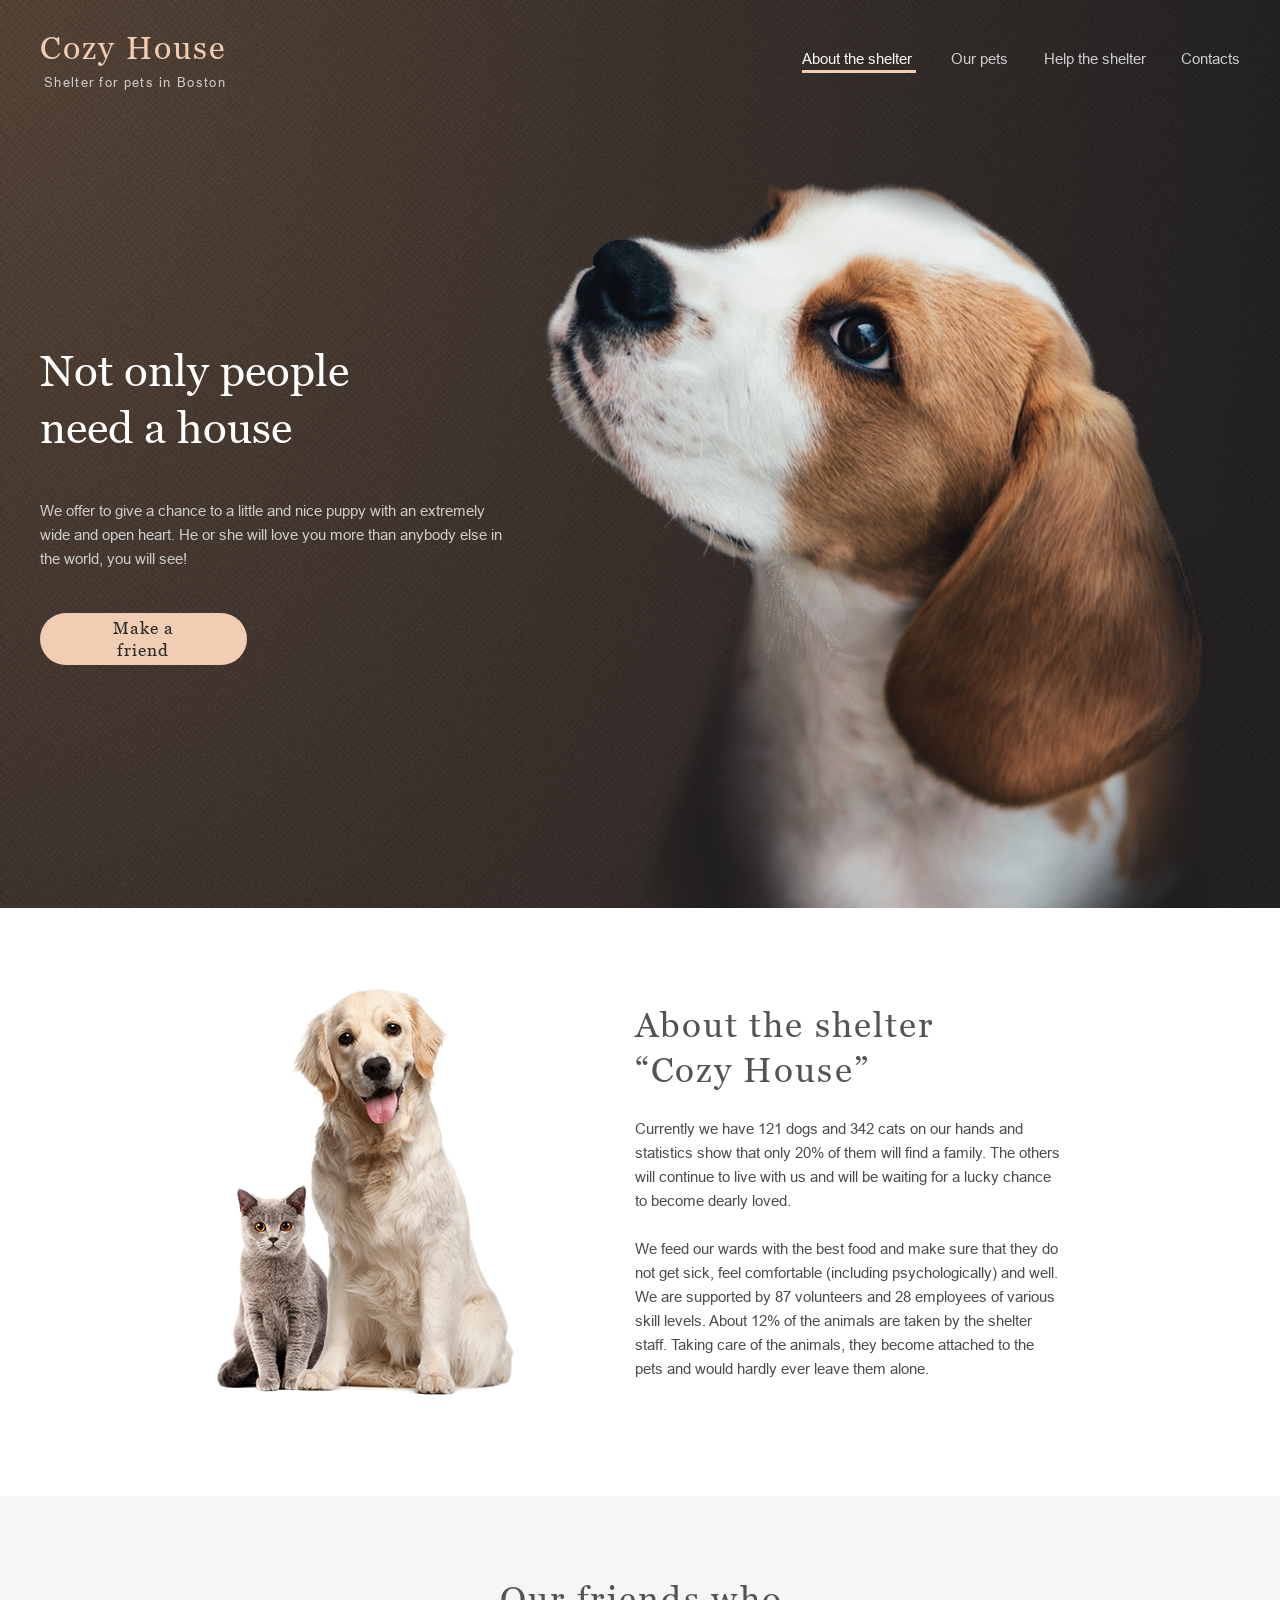
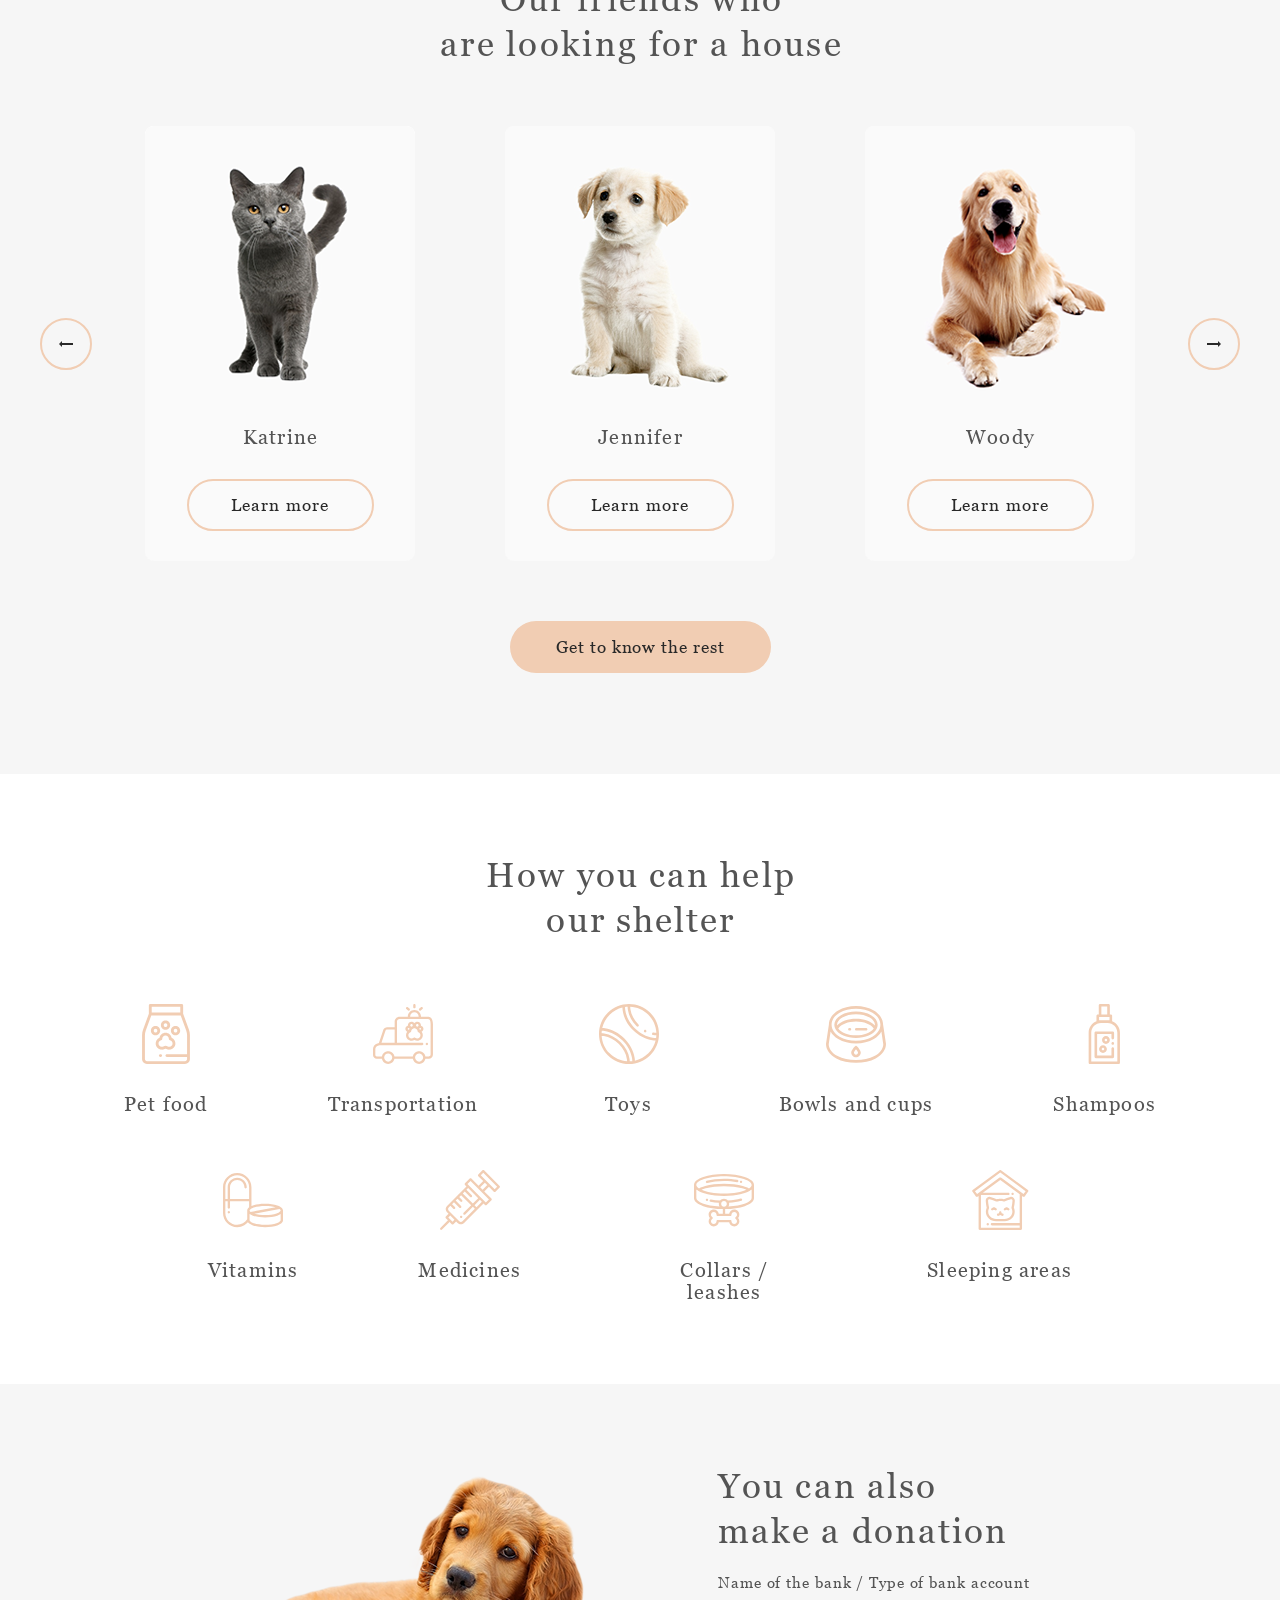
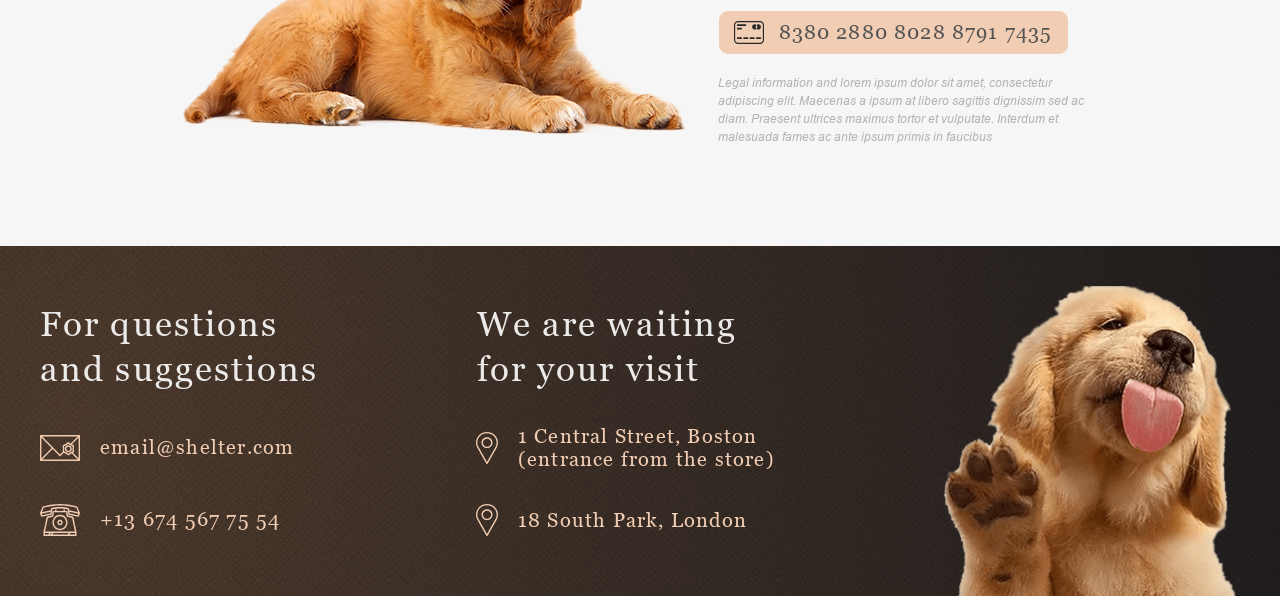
==== shelter/index.html @ 25d7f483 "docs: add adaptive.css, fix: about section" ====
<!DOCTYPE html>
<html lang="en">

<head>
    <meta charset="UTF-8">
    <meta name="viewport" content="width=device-width, initial-scale=1.0">
    <title>Shelter</title>
    <link href="./fonts/fonts.css" rel="stylesheet">
    <link rel="stylesheet" href="./style.css" class="stylesheet">
    <link rel="stylesheet" href="./adaptive-style.css" class="stylesheet">
    <link rel="icon" href="./img/favicon-32x32.png">
    <script src="index.js"></script>
</head>

<body>
    <div class="container">
        <div class="home">
            <header class="header">
                <div class="header__content">
                    <nav class="menu">
                        <div class="logo">
                            <a href="#" class="logo__link">
                                <h1 class="logo__title">Cozy House</h1>
                                <h4 class="logo__subtitle">Shelter for pets in Boston</h4>
                            </a>
                        </div>
                        <ul class="menu__list">
                            <li class="menu__item--border">About the shelter</li>
                            <li class="menu__item"><a href="./pets.html" class="menu__item-link">Our pets</a></li>
                            <li class="menu__item"><a href="#help" class="menu__item-link">Help the shelter</a></li>
                            <li class="menu__item"><a href="#footer" class="menu__item-link">Contacts</a></li>
                        </ul>
                        <span class="burger">
                            <span class="burger__line"></span>
                        </span>
                    </nav>
                </div>
            </header>
            <section class="not-only">
                <div class="not-only__container">
                    <div class="not-only__content">
                        <h2 class="not-only__title">Not only people need a house</h2>
                        <p class="not-only__text">We offer to give a chance to a little and nice puppy with an
                            extremely
                            wide and open
                            heart.
                            He
                            or she
                            will
                            love you more than anybody else in the world, you will see!</p>
                        <button onclick="location.href='#pets'" class="not-only__btn btn__text">
                            Make a friend
                        </button>
                    </div>
                    <img src="./img/start-screen-puppy.png" alt="puppy" class="start-puppy">
                </div>
            </section>
        </div>
        <main>
            <section class="about">
                <div class="about__content">
                    <img src="./img/about-pets.png" alt="pets" class="about__pets">
                    <div class="about__text">
                        <h2 class="about__title">About the shelter “Cozy House”</h2>
                        <p class="about__subtitle">Currently we have 121 dogs and 342 cats on our hands and statistics
                            show
                            that
                            only 20% of
                            them
                            will find
                            a family. The others will continue to live with us and will be waiting for a lucky chance to
                            become
                            dearly loved.</p>
                        <p class="about__subtitle2">We feed our wards with the best food and make sure that they do not
                            get
                            sick,
                            feel
                            comfortable
                            (including psychologically) and well. We are supported by 87 volunteers and 28 employees of
                            various
                            skill levels. About 12% of the animals are taken by the shelter staff. Taking care of the
                            animals,
                            they
                            become attached to the pets and would hardly ever leave them alone.</p>
                    </div>
                </div>
            </section>
            <section class="pets" id="pets">
                <h2 class="pets__title">Our friends who <br>are looking for a house</h2>
                <ul class="pets__slider">
                    <li>
                        <button class="slider__btn slider__btn--left">
                            <img src="./img/pets/arrow-left.png" alt="left arrow">
                        </button>
                    </li>
                    <li class="slider__card">
                        <img src="./img/pets-katrine.png" alt="katrine">
                        <h3 class="slider__card-title">Katrine</h3>
                        <button class="card__btn">Learn more</button>
                    </li>
                    <li class="slider__card">
                        <img src="./img/pets-jennifer.png" alt="jennifer">
                        <h3 class="slider__card-title">Jennifer</h3>
                        <button class="card__btn">Learn more</button>
                    </li>
                    <li class="slider__card">
                        <img src="./img/pets-woody.png" alt="woody">
                        <h3 class="slider__card-title">Woody</h3>
                        <button class="card__btn">Learn more</button>
                    </li>
                    <li>
                        <button class="slider__btn slider__btn--right">
                            <img src="./img/pets/arrow-right.png" alt="right arrow">
                        </button>
                    </li>
                </ul>
                <button onclick="location.href='./pets.html'" class="pets__btn pets__btn-text">
                    Get to know the rest</button>
            </section>
            <section class="help" id="help">
                <h2 class="help__title">How you can help <br>our shelter</h2>
                <ul class="help__list">
                    <li class="help__list-item">
                        <a href="#!" class="help__list-link">
                            <svg class="help__list-icon" width="60.000000" height="60.000000" viewBox="0 0 60 60"
                                fill="none" xmlns="http://www.w3.org/2000/svg"
                                xmlns:xlink="http://www.w3.org/1999/xlink">
                                <g clip-path="url(#clip151_165)">
                                    <path class="help__icon"
                                        d="M52.89 25.49L47.14 9.74L47.14 1.42C47.14 0.63 46.5 0 45.71 0L14.28 0C13.49 0 12.85 0.63 12.85 1.42L12.85 9.74L7.1 25.49C6.41 27.36 6.07 29.33 6.07 31.32L6.07 55.07C6.07 57.79 8.28 60 10.99 60L49 60C51.71 60 53.92 57.79 53.92 55.07L53.92 31.32C53.92 29.32 53.58 27.36 52.89 25.49ZM15.71 2.85L44.28 2.85L44.28 8.57L15.71 8.57L15.71 2.85ZM51.07 50.13L30.9 50.13C30.11 50.13 29.47 50.77 29.47 51.56C29.47 52.34 30.11 52.98 30.9 52.98L51.07 52.98L51.07 55.07C51.07 56.21 50.14 57.14 49 57.14L10.99 57.14C9.85 57.14 8.92 56.21 8.92 55.07L8.92 31.32C8.92 29.66 9.21 28.03 9.78 26.47L15.28 11.42L44.71 11.42L50.21 26.47C50.78 28.03 51.07 29.66 51.07 31.32L51.07 50.13ZM29.55 25.77C32.11 25.77 34.19 23.69 34.19 21.13C34.19 18.57 32.11 16.48 29.55 16.48C26.99 16.48 24.9 18.57 24.9 21.13C24.9 23.69 26.99 25.77 29.55 25.77ZM29.55 19.34C30.53 19.34 31.33 20.14 31.33 21.13C31.33 22.11 30.53 22.91 29.55 22.91C28.56 22.91 27.76 22.11 27.76 21.13C27.76 20.14 28.56 19.34 29.55 19.34ZM39.55 22.01C36.99 22.01 34.9 24.09 34.9 26.65C34.9 29.21 36.99 31.29 39.55 31.29C42.11 31.29 44.19 29.21 44.19 26.65C44.19 24.09 42.11 22.01 39.55 22.01ZM19.55 22.01C22.11 22.01 24.19 24.09 24.19 26.65C24.19 29.21 22.11 31.29 19.55 31.29C16.99 31.29 14.9 29.21 14.9 26.65C14.9 24.09 16.99 22.01 19.55 22.01ZM39.55 28.44C38.56 28.44 37.76 27.64 37.76 26.65C37.76 25.67 38.56 24.87 39.55 24.87C40.53 24.87 41.33 25.67 41.33 26.65C41.33 27.64 40.53 28.44 39.55 28.44ZM17.76 26.65C17.76 27.64 18.56 28.44 19.55 28.44C20.53 28.44 21.33 27.64 21.33 26.65C21.33 25.67 20.53 24.87 19.55 24.87C18.56 24.87 17.76 25.67 17.76 26.65ZM29.55 28.63C32.6 28.63 35.15 30.87 35.61 33.8C38.03 34.79 39.61 37.27 39.41 39.96C39.18 42.96 36.75 45.39 33.75 45.61C33.59 45.62 33.44 45.63 33.28 45.63C32.29 45.63 31.3 45.39 30.42 44.92C29.86 44.63 29.23 44.63 28.67 44.92C27.65 45.46 26.5 45.7 25.34 45.61C22.35 45.39 19.91 42.96 19.68 39.96C19.48 37.27 21.06 34.79 23.48 33.8C23.95 30.87 26.49 28.63 29.55 28.63ZM33.54 42.76C35.14 42.64 36.44 41.35 36.56 39.74C36.68 38.1 35.57 36.61 33.96 36.27C33.64 36.2 33.35 36.02 33.14 35.76C32.93 35.5 32.82 35.18 32.83 34.84L32.83 34.76C32.83 32.96 31.36 31.48 29.55 31.48C27.73 31.48 26.26 32.96 26.26 34.77L26.26 34.84C26.27 35.17 26.16 35.5 25.95 35.76C25.75 36.02 25.45 36.2 25.13 36.27C23.52 36.61 22.41 38.1 22.53 39.74C22.66 41.35 23.95 42.64 25.56 42.76C26.18 42.81 26.79 42.68 27.34 42.39C28.02 42.03 28.78 41.85 29.55 41.85C30.32 41.85 31.07 42.03 31.75 42.39C32.3 42.68 32.91 42.81 33.54 42.76ZM24.34 50.13L24.69 50.13C25.48 50.13 26.12 50.77 26.12 51.56C26.12 52.34 25.48 52.98 24.69 52.98L24.34 52.98C23.55 52.98 22.91 52.34 22.91 51.56C22.91 50.77 23.55 50.13 24.34 50.13Z"
                                        fill="#F1CDB3" fill-opacity="1.000000" fill-rule="evenodd" />
                                </g>
                            </svg>
                            <p class="help__list-text">Pet food</p>
                        </a>
                    </li>
                    <li class="help__list-item">
                        <a href="#!" class="help__list-link">
                            <svg class="help__list-icon" width="60.023499" height="60.000000" viewBox="0 0 60.0235 60"
                                fill="none" xmlns="http://www.w3.org/2000/svg"
                                xmlns:xlink="http://www.w3.org/1999/xlink">
                                <path class="help__icon"
                                    d="M40.24 1.17C40.24 0.52 40.76 0 41.41 0C42.06 0 42.58 0.52 42.58 1.17L42.58 3.13C42.58 3.78 42.06 4.3 41.41 4.3C40.76 4.3 40.24 3.78 40.24 3.13L40.24 1.17ZM47.98 3.27C48.49 2.87 49.23 2.96 49.63 3.47C50.03 3.97 49.94 4.71 49.43 5.11L47.8 6.39C47.59 6.56 47.34 6.65 47.07 6.65C46.9 6.65 46.72 6.61 46.56 6.53C46.4 6.45 46.26 6.34 46.15 6.2C45.75 5.69 45.84 4.95 46.35 4.55L47.98 3.27ZM36.47 4.55L34.84 3.27C34.72 3.17 34.58 3.1 34.43 3.06C34.28 3.02 34.13 3.01 33.98 3.03C33.82 3.04 33.67 3.09 33.54 3.17C33.41 3.24 33.29 3.34 33.19 3.47C32.79 3.97 32.88 4.71 33.39 5.11L35.03 6.39C35.23 6.56 35.49 6.65 35.75 6.65C35.93 6.65 36.1 6.61 36.26 6.53C36.42 6.45 36.56 6.34 36.67 6.2C37.07 5.69 36.98 4.95 36.47 4.55ZM55.02 12.71L48 12.71L48 12.5C48 8.87 45.04 5.92 41.41 5.92C37.78 5.92 34.82 8.87 34.82 12.5L34.82 12.71L26.58 12.71C23.86 12.71 21.65 14.92 21.65 17.63L21.65 23.2L14.26 23.2C12.5 23.2 10.94 24.25 10.27 25.88C10.26 25.91 10.26 25.93 10.25 25.96L5.99 38.86C5.95 38.89 5.9 38.91 5.84 38.94C5.59 39.07 5.14 39.25 4.35 39.44C3.11 39.75 2 40.46 1.21 41.46C0.42 42.47 -0.01 43.72 0 45L0 51.09C0 53.14 1.66 54.8 3.7 54.8L8.92 54.8C9.47 57.75 12.07 60 15.18 60C18.29 60 20.89 57.75 21.44 54.8L39.87 54.8C40.42 57.75 43.01 60 46.13 60C49.24 60 51.83 57.75 52.38 54.8L55.7 54.8C58.24 54.8 59.95 53.09 59.95 50.55L59.95 20.08C59.95 13.42 56.5 12.71 55.02 12.71ZM37.17 12.5C37.17 10.16 39.07 8.26 41.41 8.26C43.75 8.26 45.66 10.16 45.66 12.5L45.66 12.71L37.17 12.71L37.17 12.5ZM55.7 52.45L52.39 52.45C52.38 52.43 52.38 52.41 52.37 52.39C52.35 52.25 52.31 52.12 52.28 51.98C52.26 51.92 52.25 51.86 52.23 51.8C52.22 51.77 52.21 51.73 52.19 51.69C52.17 51.63 52.15 51.57 52.13 51.51C52.12 51.48 52.11 51.45 52.1 51.41C52.07 51.34 52.04 51.27 52.02 51.21C52.01 51.18 52 51.16 51.99 51.14C51.95 51.05 51.91 50.96 51.87 50.87C51.86 50.86 51.86 50.85 51.85 50.84C51.81 50.76 51.77 50.68 51.73 50.61C51.72 50.58 51.7 50.56 51.69 50.53C51.66 50.47 51.62 50.41 51.59 50.36C51.57 50.32 51.55 50.29 51.53 50.26C51.48 50.18 51.42 50.1 51.37 50.02C51.31 49.93 51.25 49.86 51.2 49.78C51.16 49.73 51.12 49.68 51.08 49.63C51.06 49.61 51.04 49.58 51.01 49.55C50.97 49.5 50.93 49.45 50.89 49.4C50.87 49.38 50.84 49.35 50.82 49.33C50.77 49.27 50.71 49.21 50.66 49.16C50.65 49.15 50.63 49.13 50.62 49.12C50.55 49.05 50.48 48.98 50.41 48.92C50.4 48.9 50.38 48.89 50.36 48.88C50.31 48.83 50.25 48.78 50.19 48.73C50.17 48.71 50.14 48.69 50.11 48.67C50.06 48.63 50.01 48.59 49.96 48.55C49.93 48.53 49.9 48.5 49.87 48.48C49.75 48.39 49.62 48.3 49.48 48.22C49.45 48.2 49.42 48.18 49.38 48.16C49.33 48.12 49.28 48.09 49.23 48.06C49.19 48.05 49.16 48.03 49.13 48.01C49.07 47.98 49.01 47.95 48.95 47.92C48.92 47.91 48.9 47.89 48.87 47.88C48.79 47.84 48.71 47.81 48.63 47.77C48.62 47.77 48.61 47.76 48.6 47.76C48.51 47.72 48.42 47.68 48.32 47.65C48.3 47.64 48.27 47.63 48.24 47.62C48.18 47.6 48.11 47.57 48.04 47.55C48.01 47.54 47.97 47.53 47.94 47.52C47.88 47.5 47.82 47.49 47.76 47.47C47.72 47.46 47.68 47.45 47.64 47.44C47.54 47.42 47.44 47.39 47.34 47.37C47.29 47.36 47.23 47.35 47.17 47.34C47.13 47.34 47.09 47.33 47.04 47.32C46.98 47.31 46.92 47.31 46.86 47.3C46.82 47.3 46.78 47.29 46.74 47.29C46.67 47.28 46.6 47.28 46.54 47.27C46.5 47.27 46.47 47.27 46.44 47.26C46.33 47.26 46.23 47.26 46.12 47.26C46.02 47.26 45.92 47.26 45.81 47.26C45.78 47.27 45.75 47.27 45.71 47.27C45.65 47.28 45.58 47.28 45.51 47.29C45.47 47.29 45.43 47.3 45.39 47.3C45.33 47.31 45.27 47.31 45.21 47.32C45.16 47.33 45.12 47.34 45.08 47.34C44.98 47.36 44.88 47.38 44.78 47.4C44.73 47.41 44.67 47.43 44.61 47.44C44.57 47.45 44.53 47.46 44.49 47.47C44.43 47.49 44.37 47.5 44.31 47.52C44.28 47.53 44.24 47.54 44.21 47.55C44.14 47.57 44.07 47.6 44.01 47.62C43.98 47.63 43.95 47.64 43.93 47.65C43.83 47.68 43.74 47.72 43.65 47.76C43.64 47.76 43.62 47.77 43.61 47.78C43.53 47.81 43.46 47.84 43.38 47.88C43.35 47.89 43.32 47.91 43.29 47.92C43.24 47.95 43.18 47.98 43.12 48.01C43.09 48.03 43.06 48.05 43.02 48.07C42.97 48.1 42.92 48.12 42.87 48.15C42.75 48.23 42.63 48.3 42.52 48.38C42.47 48.41 42.43 48.44 42.38 48.48C42.35 48.5 42.32 48.53 42.28 48.55C42.24 48.59 42.19 48.62 42.14 48.66C42.11 48.68 42.08 48.71 42.06 48.73C42 48.77 41.95 48.82 41.9 48.87C41.88 48.89 41.86 48.9 41.84 48.92C41.77 48.98 41.7 49.05 41.63 49.12C41.61 49.14 41.6 49.15 41.58 49.17C41.53 49.22 41.48 49.27 41.43 49.33C41.4 49.35 41.38 49.38 41.36 49.41C41.32 49.45 41.28 49.5 41.24 49.55C41.21 49.58 41.19 49.61 41.16 49.64C41.13 49.68 41.09 49.73 41.06 49.77C40.97 49.88 40.89 50 40.82 50.11C40.78 50.16 40.75 50.21 40.72 50.26C40.7 50.29 40.68 50.32 40.66 50.36C40.63 50.41 40.6 50.46 40.57 50.52C40.55 50.55 40.53 50.58 40.52 50.61C40.48 50.68 40.44 50.75 40.41 50.82C40.4 50.83 40.39 50.85 40.38 50.87C40.34 50.96 40.3 51.05 40.26 51.14C40.25 51.17 40.24 51.19 40.23 51.22C40.2 51.28 40.18 51.35 40.15 51.41C40.14 51.45 40.13 51.48 40.12 51.52C40.09 51.58 40.08 51.63 40.06 51.69C40.04 51.73 40.03 51.77 40.02 51.81C39.99 51.91 39.97 52 39.94 52.1C39.93 52.16 39.91 52.21 39.9 52.27C39.89 52.31 39.88 52.35 39.88 52.4C39.87 52.41 39.87 52.43 39.86 52.45L21.44 52.45C21.44 52.43 21.43 52.41 21.43 52.39C21.42 52.35 21.41 52.31 21.4 52.27C21.37 52.12 21.33 51.96 21.28 51.81C21.27 51.77 21.26 51.73 21.25 51.69C21.23 51.63 21.21 51.58 21.19 51.52C21.18 51.48 21.17 51.45 21.15 51.41C21.13 51.35 21.1 51.28 21.08 51.22C21.07 51.19 21.06 51.16 21.04 51.14C21.01 51.05 20.97 50.96 20.92 50.87C20.92 50.85 20.91 50.84 20.9 50.82C20.86 50.75 20.83 50.68 20.79 50.61C20.77 50.58 20.76 50.55 20.74 50.52C20.71 50.47 20.68 50.41 20.65 50.36C20.63 50.32 20.6 50.29 20.58 50.26C20.55 50.21 20.52 50.16 20.49 50.11C20.41 50 20.33 49.88 20.25 49.77C20.21 49.73 20.18 49.68 20.14 49.64C20.12 49.61 20.09 49.58 20.07 49.55C20.03 49.5 19.99 49.46 19.95 49.41C19.93 49.38 19.9 49.35 19.88 49.33C19.83 49.28 19.78 49.22 19.73 49.17C19.71 49.15 19.69 49.14 19.68 49.12C19.61 49.05 19.54 48.98 19.47 48.92C19.45 48.9 19.43 48.88 19.41 48.87C19.36 48.82 19.3 48.77 19.25 48.73C19.22 48.71 19.19 48.68 19.16 48.66C19.12 48.62 19.07 48.59 19.02 48.55C18.99 48.53 18.96 48.5 18.93 48.48C18.88 48.44 18.83 48.41 18.79 48.38C18.71 48.32 18.62 48.27 18.54 48.22C18.51 48.2 18.47 48.18 18.44 48.15C18.39 48.12 18.34 48.1 18.29 48.07C18.25 48.05 18.22 48.03 18.18 48.01C18.13 47.98 18.07 47.95 18.01 47.92C17.98 47.91 17.95 47.89 17.92 47.88C17.85 47.84 17.78 47.81 17.7 47.78C17.69 47.77 17.67 47.76 17.65 47.76C17.56 47.72 17.47 47.68 17.38 47.65C17.35 47.64 17.32 47.63 17.3 47.62C17.23 47.6 17.17 47.57 17.1 47.55C17.07 47.54 17.03 47.53 16.99 47.52C16.93 47.5 16.87 47.49 16.81 47.47C16.78 47.46 16.74 47.45 16.7 47.44C16.54 47.4 16.38 47.37 16.22 47.34C16.18 47.34 16.14 47.33 16.1 47.32C16.04 47.32 15.98 47.31 15.92 47.3C15.88 47.3 15.84 47.29 15.8 47.29C15.73 47.28 15.66 47.28 15.59 47.27C15.56 47.27 15.52 47.27 15.49 47.26C15.39 47.26 15.28 47.26 15.18 47.26C15.08 47.26 14.97 47.26 14.87 47.26C14.84 47.27 14.8 47.27 14.77 47.27C14.7 47.28 14.63 47.28 14.56 47.29C14.53 47.29 14.49 47.3 14.45 47.3C14.38 47.31 14.32 47.32 14.26 47.32C14.22 47.33 14.18 47.34 14.14 47.34C14.04 47.36 13.94 47.38 13.84 47.4C13.78 47.41 13.72 47.43 13.67 47.44C13.63 47.45 13.59 47.46 13.55 47.47C13.49 47.49 13.43 47.5 13.37 47.52C13.33 47.53 13.3 47.54 13.26 47.55C13.2 47.57 13.13 47.6 13.07 47.62C13.04 47.63 13.01 47.64 12.98 47.65C12.89 47.68 12.8 47.72 12.71 47.76C12.69 47.76 12.67 47.77 12.66 47.78C12.58 47.81 12.51 47.84 12.44 47.88C12.41 47.89 12.38 47.91 12.34 47.93C12.29 47.95 12.24 47.98 12.18 48.01C12.15 48.03 12.11 48.05 12.08 48.07C12.03 48.1 11.98 48.12 11.93 48.15C11.84 48.2 11.76 48.26 11.68 48.31C11.64 48.33 11.61 48.36 11.58 48.38C11.53 48.41 11.48 48.44 11.44 48.48C11.41 48.5 11.37 48.53 11.34 48.55C11.29 48.59 11.25 48.62 11.2 48.66C11.17 48.68 11.14 48.71 11.11 48.73C11.06 48.77 11.01 48.82 10.96 48.86C10.94 48.88 10.92 48.9 10.89 48.92C10.82 48.98 10.75 49.05 10.69 49.12C10.67 49.14 10.65 49.16 10.63 49.18C10.58 49.23 10.53 49.28 10.49 49.33C10.46 49.36 10.44 49.38 10.41 49.41C10.37 49.46 10.33 49.5 10.3 49.54C10.27 49.58 10.24 49.61 10.22 49.64C10.18 49.68 10.15 49.73 10.12 49.77C10.06 49.85 10 49.93 9.94 50.01C9.92 50.04 9.9 50.08 9.87 50.11C9.84 50.16 9.81 50.21 9.78 50.25C9.76 50.29 9.74 50.32 9.72 50.36C9.69 50.41 9.66 50.46 9.63 50.51C9.61 50.55 9.59 50.58 9.57 50.61C9.54 50.68 9.5 50.74 9.47 50.8C9.46 50.83 9.45 50.85 9.44 50.87C9.4 50.96 9.36 51.05 9.32 51.14C9.31 51.17 9.29 51.2 9.28 51.23C9.26 51.29 9.23 51.35 9.21 51.41C9.2 51.45 9.18 51.49 9.17 51.52C9.15 51.58 9.13 51.63 9.11 51.69C9.1 51.73 9.09 51.77 9.08 51.81C9.06 51.87 9.04 51.92 9.03 51.98C9 52.07 8.98 52.17 8.96 52.27C8.95 52.31 8.94 52.35 8.93 52.4C8.93 52.41 8.92 52.43 8.92 52.45L3.7 52.45C2.95 52.45 2.34 51.84 2.34 51.09L2.34 45C2.34 44.24 2.59 43.51 3.06 42.91C3.52 42.32 4.18 41.9 4.91 41.72C5.58 41.56 6.15 41.37 6.62 41.17L49.18 41.17C49.83 41.17 50.35 40.64 50.35 39.99C50.35 39.35 49.83 38.82 49.18 38.82L23.99 38.82L23.99 17.63C23.99 16.21 25.15 15.05 26.58 15.05L55.02 15.05C57.27 15.05 57.6 18.2 57.6 20.08L57.6 50.55C57.6 52.21 56.41 52.45 55.7 52.45ZM47.93 21.66C49.38 21.98 50.46 23.27 50.46 24.81C50.46 26.11 49.68 27.24 48.57 27.75C49.35 28.72 49.81 29.94 49.81 31.24C49.81 34.3 47.32 36.79 44.26 36.79C43.26 36.79 42.27 36.52 41.41 36C40.56 36.51 39.57 36.79 38.56 36.79C35.5 36.79 33.01 34.3 33.01 31.24C33.01 29.94 33.47 28.72 34.25 27.75C33.14 27.24 32.37 26.11 32.37 24.81C32.37 23.27 33.45 21.98 34.89 21.66C34.88 21.57 34.88 21.49 34.87 21.4C34.86 20.44 35.22 19.54 35.9 18.84C36.58 18.15 37.53 17.75 38.5 17.75C39.69 17.75 40.75 18.33 41.41 19.22C42.08 18.33 43.13 17.75 44.32 17.75C45.31 17.75 46.26 18.15 46.95 18.86C47.62 19.55 47.98 20.46 47.95 21.41C47.95 21.49 47.94 21.58 47.93 21.66ZM38 20.2C37.83 20.26 37.69 20.36 37.57 20.49C37.34 20.72 37.21 21.03 37.22 21.36C37.23 22.07 37.82 22.65 38.52 22.66C38.69 22.67 38.85 22.63 39 22.57C39.04 22.55 39.08 22.53 39.12 22.52C39.22 22.46 39.31 22.39 39.4 22.31C39.52 22.19 39.62 22.04 39.69 21.88C39.75 21.72 39.79 21.55 39.79 21.38C39.78 20.67 39.21 20.09 38.5 20.09C38.33 20.09 38.16 20.13 38 20.2ZM45.27 20.49C45.02 20.24 44.68 20.09 44.32 20.09C43.62 20.09 43.04 20.67 43.04 21.38C43.04 21.73 43.17 22.06 43.42 22.3C43.5 22.39 43.6 22.46 43.71 22.52C43.73 22.53 43.75 22.54 43.77 22.55C43.94 22.62 44.12 22.66 44.31 22.66C45 22.66 45.59 22.06 45.61 21.35C45.62 21.03 45.49 20.73 45.27 20.49ZM35.6 23.92C35.11 23.92 34.71 24.32 34.71 24.81C34.71 25.3 35.11 25.7 35.6 25.7C35.92 25.7 36.2 25.53 36.36 25.28C36.38 25.22 36.41 25.16 36.44 25.1C36.47 25.01 36.49 24.91 36.49 24.81C36.49 24.32 36.09 23.92 35.6 23.92ZM46.47 25.28C46.62 25.53 46.9 25.7 47.22 25.7C47.71 25.7 48.11 25.3 48.11 24.81C48.11 24.32 47.71 23.92 47.22 23.92C46.73 23.92 46.33 24.32 46.33 24.81C46.33 24.91 46.35 25 46.38 25.1C46.41 25.16 46.44 25.22 46.47 25.28ZM42.17 33.67C42.76 34.17 43.5 34.44 44.26 34.44C46.03 34.44 47.47 33.01 47.47 31.24C47.47 29.9 46.62 28.69 45.36 28.23C45.16 28.15 44.98 28.02 44.84 27.84C44.71 27.67 44.62 27.46 44.6 27.24C44.57 26.92 44.49 26.61 44.36 26.31C44.32 26.23 44.28 26.15 44.24 26.07C43.93 25.48 43.45 25 42.85 24.71C42.8 24.68 42.75 24.66 42.7 24.64C42.31 24.46 41.87 24.37 41.41 24.37C40.97 24.37 40.53 24.46 40.12 24.64C40.07 24.66 40.02 24.69 39.97 24.71C39.38 25.01 38.89 25.48 38.58 26.07C38.54 26.15 38.5 26.23 38.46 26.31C38.34 26.61 38.25 26.92 38.22 27.24C38.2 27.46 38.12 27.67 37.98 27.84C37.85 28.02 37.67 28.15 37.46 28.23C36.2 28.69 35.36 29.9 35.36 31.24C35.36 33.01 36.8 34.44 38.56 34.44C39.33 34.44 40.07 34.17 40.65 33.67C40.86 33.49 41.13 33.39 41.41 33.39C41.69 33.39 41.96 33.49 42.17 33.67ZM12.46 26.73C12.61 26.38 12.86 26.08 13.18 25.86C13.5 25.65 13.88 25.54 14.26 25.54L21.65 25.54L21.65 38.82L8.47 38.82L12.46 26.73ZM55.04 39.77C55.02 39.7 55 39.62 54.97 39.55C54.94 39.48 54.91 39.41 54.86 39.35C54.82 39.28 54.77 39.23 54.72 39.17C54.66 39.12 54.6 39.07 54.54 39.03C54.41 38.94 54.27 38.88 54.12 38.85C53.97 38.82 53.81 38.82 53.66 38.85C53.59 38.87 53.51 38.89 53.44 38.92C53.37 38.95 53.3 38.98 53.24 39.03C53.17 39.07 53.11 39.12 53.06 39.17C53.01 39.22 52.96 39.28 52.91 39.35C52.87 39.41 52.84 39.48 52.81 39.55C52.78 39.62 52.76 39.7 52.74 39.77C52.73 39.85 52.72 39.92 52.72 40C52.72 40.08 52.73 40.15 52.74 40.23C52.76 40.3 52.78 40.38 52.81 40.45C52.84 40.52 52.87 40.59 52.92 40.65C52.96 40.71 53.01 40.77 53.06 40.83C53.11 40.88 53.17 40.93 53.24 40.97C53.3 41.02 53.37 41.05 53.44 41.08C53.51 41.11 53.59 41.13 53.66 41.15C53.74 41.16 53.81 41.17 53.89 41.17C53.97 41.17 54.04 41.16 54.12 41.15C54.19 41.13 54.27 41.11 54.34 41.08C54.41 41.05 54.48 41.02 54.54 40.97C54.6 40.93 54.66 40.88 54.72 40.83C54.77 40.77 54.82 40.71 54.86 40.65C54.91 40.59 54.94 40.52 54.97 40.45C55 40.38 55.02 40.3 55.04 40.23C55.05 40.15 55.06 40.08 55.06 40C55.06 39.92 55.05 39.85 55.04 39.77ZM15.18 57.65C12.96 57.65 11.16 55.85 11.16 53.63C11.16 53.6 11.16 53.57 11.16 53.54C11.16 53.5 11.16 53.46 11.16 53.42C11.16 53.41 11.16 53.41 11.16 53.4C11.28 51.28 13.04 49.6 15.18 49.6C17.12 49.6 18.74 50.98 19.12 52.81L19.13 52.82C19.14 52.88 19.15 52.94 19.16 53L19.16 53.01C19.17 53.06 19.17 53.11 19.18 53.15C19.18 53.17 19.18 53.19 19.19 53.21C19.19 53.25 19.19 53.29 19.19 53.32C19.2 53.36 19.2 53.39 19.2 53.42C19.2 53.45 19.2 53.48 19.2 53.52C19.21 53.55 19.21 53.59 19.21 53.63C19.21 55.85 17.4 57.65 15.18 57.65ZM46.13 57.65C43.91 57.65 42.1 55.85 42.1 53.63C42.1 53.57 42.1 53.52 42.1 53.47C42.1 53.45 42.1 53.44 42.1 53.42C42.11 53.38 42.11 53.34 42.11 53.3C42.12 53.27 42.12 53.24 42.12 53.21C42.12 53.2 42.12 53.19 42.13 53.18C42.14 53.06 42.16 52.93 42.18 52.82C42.18 52.81 42.18 52.81 42.18 52.8C42.56 50.98 44.19 49.6 46.13 49.6C46.68 49.6 47.21 49.71 47.69 49.92C49.13 50.53 50.15 51.96 50.15 53.63C50.15 55.85 48.34 57.65 46.13 57.65Z"
                                    fill="#F1CDB3" fill-opacity="1.000000" fill-rule="evenodd" />
                            </svg>
                            <p class="help__list-text">Transportation</p>
                        </a>
                    </li>
                    <li class="help__list-item">
                        <a href="#!" class="help__list-link">
                            <svg class="help__list-icon" width="60.000000" height="60.000000" viewBox="0 0 60 60"
                                fill="none" xmlns="http://www.w3.org/2000/svg"
                                xmlns:xlink="http://www.w3.org/1999/xlink">
                                <path class="help__icon"
                                    d="M30 0C38.01 0 45.54 3.12 51.21 8.78C56.87 14.45 60 21.98 60 30C60 38.01 56.87 45.54 51.21 51.21C45.54 56.87 38.01 60 30 60C21.98 60 14.45 56.87 8.78 51.21C3.12 45.54 0 38.01 0 30C0 21.98 3.12 14.45 8.78 8.78C14.45 3.12 21.98 0 30 0ZM53.74 33.69C54.88 33.86 56 33.95 57.1 33.96C57.23 33.1 57.31 32.22 57.35 31.35C57.34 31.35 57.32 31.35 57.3 31.35C56.27 31.35 55.21 31.27 54.13 31.11C53.42 31.01 52.92 30.34 53.03 29.63C53.13 28.92 53.8 28.43 54.51 28.53C55.48 28.68 56.43 28.75 57.36 28.74C57.05 21.9 54.24 15.5 49.36 10.63C44.34 5.6 37.84 2.94 31.25 2.65C31.24 3.57 31.32 4.51 31.46 5.48C32.25 10.78 35.1 16.12 39.48 20.51C39.99 21.02 39.99 21.84 39.48 22.35C38.97 22.86 38.15 22.86 37.64 22.35C32.86 17.57 29.75 11.72 28.88 5.86C28.72 4.77 28.64 3.7 28.64 2.65C27.77 2.69 26.89 2.78 26.03 2.9C26.04 4 26.13 5.12 26.3 6.25C27.25 12.65 30.62 19.02 35.79 24.2C40.97 29.37 47.34 32.74 53.74 33.69ZM35.92 56.73C40.85 55.65 45.54 53.19 49.36 49.36C52.96 45.77 55.43 41.35 56.6 36.54L56.59 36.56C55.51 36.53 54.43 36.43 53.36 36.27C46.41 35.24 39.52 31.61 33.95 26.04C28.38 20.47 24.75 13.58 23.72 6.63C23.56 5.56 23.46 4.49 23.43 3.41C18.73 4.56 14.29 6.97 10.63 10.63C6.88 14.37 4.35 19.02 3.24 24.08L3.25 24.07C4.17 24.11 5.09 24.2 6.01 24.34C12.96 25.37 19.85 29.01 25.42 34.57C30.98 40.14 34.62 47.03 35.65 53.98C35.79 54.89 35.88 55.81 35.92 56.73ZM45.22 26.15C45.47 25.91 45.8 25.77 46.15 25.77C46.49 25.77 46.82 25.91 47.07 26.15C47.31 26.39 47.45 26.73 47.45 27.07C47.45 27.42 47.31 27.75 47.07 28C46.83 28.24 46.49 28.38 46.15 28.38C45.8 28.38 45.47 28.24 45.22 28C44.98 27.75 44.84 27.42 44.84 27.07C44.84 26.73 44.98 26.4 45.22 26.15ZM30.49 54.75C30.62 55.62 30.7 56.49 30.72 57.36C31.59 57.34 32.46 57.28 33.33 57.17C33.29 56.23 33.21 55.3 33.07 54.37C32.12 47.96 28.75 41.59 23.57 36.42C18.4 31.24 12.03 27.87 5.62 26.92C4.68 26.78 3.73 26.69 2.8 26.66C2.7 27.52 2.64 28.39 2.61 29.27C3.49 29.29 4.37 29.37 5.24 29.5C11.09 30.37 16.95 33.48 21.73 38.26C26.51 43.04 29.62 48.9 30.49 54.75ZM2.67 31.88C3.11 38.49 5.9 44.64 10.63 49.36C15.49 54.22 21.74 56.87 28.11 57.31C28.08 56.58 28.02 55.85 27.91 55.13C27.12 49.83 24.27 44.49 19.88 40.11C15.5 35.72 10.16 32.87 4.86 32.08C4.12 31.97 3.39 31.9 2.67 31.88Z"
                                    fill="#F1CDB3" fill-opacity="1.000000" fill-rule="evenodd" />
                            </svg>
                            <p class="help__list-text">Toys</p>
                        </a>
                    </li>
                    <li class="help__list-item">
                        <a href="#!" class="help__list-link">
                            <svg class="help__list-icon" width="60.000000" height="60.000000" viewBox="0 0 60 60"
                                fill="none" xmlns="http://www.w3.org/2000/svg"
                                xmlns:xlink="http://www.w3.org/1999/xlink">
                                <path class="help__icon"
                                    d="M59.98 39.85L57.12 20.64C57.07 15.06 53.69 9.89 47.81 6.43C42.94 3.57 36.62 2 30 2C23.37 2 17.05 3.57 12.18 6.43C6.3 9.89 2.92 15.06 2.87 20.64L0.01 39.85C0 39.92 0 39.98 0 40.05C0 45.7 3.76 50.93 10.32 54.4C15.7 57.25 22.68 58.81 30 58.81C37.31 58.81 44.29 57.25 49.67 54.4C56.23 50.93 60 45.7 60 40.05C59.99 39.98 59.99 39.92 59.98 39.85ZM13.56 8.79C18.02 6.17 23.85 4.72 30 4.72C36.14 4.72 41.97 6.17 46.43 8.79C51.49 11.76 54.39 16.12 54.39 20.76C54.39 25.39 51.49 29.75 46.43 32.73C41.97 35.34 36.14 36.79 30 36.79C23.85 36.79 18.02 35.34 13.56 32.73C8.5 29.75 5.6 25.39 5.6 20.76C5.6 16.12 8.5 11.76 13.56 8.79ZM30 34.06C39.35 34.06 47.6 30.44 50.53 25.05C51.29 23.68 51.67 22.23 51.67 20.75C51.67 17.06 49.31 13.65 45.05 11.14C41 8.76 35.66 7.45 30 7.45C24.33 7.45 18.99 8.76 14.95 11.14C10.68 13.65 8.32 17.06 8.32 20.76C8.32 22.23 8.7 23.68 9.46 25.05C12.39 30.44 20.64 34.06 30 34.06ZM11.05 20.76C11.05 18.07 12.93 15.49 16.33 13.49C19.96 11.36 24.81 10.18 30 10.18C35.18 10.18 40.03 11.36 43.66 13.49C47.06 15.49 48.94 18.07 48.94 20.76C48.94 20.99 48.92 21.23 48.89 21.47C45.13 17.36 37.96 14.74 30 14.74C22.03 14.74 14.86 17.36 11.1 21.47C11.07 21.23 11.05 20.99 11.05 20.76ZM30 31.33C22.15 31.33 15.02 28.51 12.25 24.4C15.02 20.28 22.15 17.47 30 17.47C37.84 17.47 44.97 20.28 47.74 24.4C44.97 28.51 37.84 31.33 30 31.33ZM23.88 23.89L23.46 23.89C22.71 23.89 22.09 24.5 22.09 25.26C22.09 26.01 22.71 26.62 23.46 26.62L23.88 26.62C24.63 26.62 25.24 26.01 25.24 25.26C25.24 24.5 24.63 23.89 23.88 23.89ZM30.34 23.89L40.07 23.89C40.82 23.89 41.43 24.5 41.43 25.26C41.43 26.01 40.82 26.62 40.07 26.62L30.34 26.62C29.58 26.62 28.97 26.01 28.97 25.26C28.97 24.5 29.58 23.89 30.34 23.89ZM48.39 51.99C43.4 54.63 36.87 56.08 30 56.08C23.12 56.08 16.59 54.63 11.6 51.99C6 49.03 2.77 44.72 2.72 40.15L4.6 27.53C6.17 30.46 8.75 33.06 12.18 35.08C17.05 37.94 23.37 39.51 30 39.51C36.62 39.51 42.94 37.94 47.81 35.08C51.24 33.06 53.82 30.46 55.39 27.53L57.27 40.15C57.22 44.72 53.99 49.03 48.39 51.99ZM29.46 41.88C29.63 41.8 29.81 41.77 30 41.77C30.18 41.77 30.36 41.8 30.53 41.88C30.7 41.95 30.85 42.05 30.98 42.19C31.87 43.12 34.77 46.33 34.77 48.59C34.77 51.22 32.63 53.36 30 53.36C27.36 53.36 25.22 51.22 25.22 48.59C25.22 46.33 28.12 43.12 29.01 42.19C29.14 42.05 29.29 41.95 29.46 41.88ZM27.95 48.59C27.95 49.72 28.87 50.63 30 50.63C31.12 50.63 32.04 49.72 32.04 48.59C32.04 47.98 31.09 46.52 30 45.19C28.9 46.52 27.95 47.98 27.95 48.59Z"
                                    fill="#F1CDB3" fill-opacity="1.000000" fill-rule="evenodd" />
                            </svg>
                            <p class="help__list-text">Bowls and cups</p>
                        </a>
                    </li>
                    <li class="help__list-item">
                        <a href="#!" class="help__list-link">
                            <svg class="help__list-icon" width="60.000000" height="60.000000" viewBox="0 0 60 60"
                                fill="none" xmlns="http://www.w3.org/2000/svg"
                                xmlns:xlink="http://www.w3.org/1999/xlink">
                                <path class="help__icon"
                                    d="M37.13 17.18L37.13 11.73C37.13 11.01 36.54 10.43 35.82 10.43L34.84 10.43L34.84 1.3C34.84 0.58 34.26 0 33.54 0L25.06 0C24.34 0 23.76 0.58 23.76 1.3L23.76 10.43L22.78 10.43C22.06 10.43 21.47 11.01 21.47 11.73L21.47 17.18C16.89 19 13.65 23.48 13.65 28.71L13.65 58.69C13.65 59.41 14.23 60 14.95 60L43.65 60C44.37 60 44.95 59.41 44.95 58.69L44.95 28.71C44.95 23.48 41.71 19 37.13 17.18ZM26.36 2.6L32.23 2.6L32.23 10.43L26.36 10.43L26.36 2.6ZM24.08 13.04L34.52 13.04L34.52 16.3L24.08 16.3L24.08 13.04ZM42.34 57.39L16.26 57.39L16.26 28.71C16.26 23.3 20.65 18.91 26.05 18.91L32.54 18.91C37.95 18.91 42.34 23.3 42.34 28.71L42.34 57.39ZM37.78 27.39L20.82 27.39C20.1 27.39 19.52 27.97 19.52 28.69L19.52 52.82C19.52 53.54 20.1 54.13 20.82 54.13L37.78 54.13C38.5 54.13 39.08 53.54 39.08 52.82L39.08 44.62C39.08 43.9 38.5 43.32 37.78 43.32C37.06 43.32 36.47 43.9 36.47 44.62L36.47 51.52L22.13 51.52L22.13 30L36.47 30L36.47 34.12C36.47 34.84 37.06 35.43 37.78 35.43C38.5 35.43 39.08 34.84 39.08 34.12L39.08 28.69C39.08 27.97 38.5 27.39 37.78 27.39ZM30.93 32.07C33.09 32.07 34.84 33.82 34.84 35.98C34.84 38.14 33.09 39.89 30.93 39.89C28.77 39.89 27.01 38.14 27.01 35.98C27.01 33.82 28.77 32.07 30.93 32.07ZM29.62 35.98C29.62 36.7 30.21 37.28 30.93 37.28C31.65 37.28 32.23 36.7 32.23 35.98C32.23 35.26 31.65 34.68 30.93 34.68C30.21 34.68 29.62 35.26 29.62 35.98ZM36.47 39.36C36.47 38.64 37.06 38.06 37.78 38.06C38.5 38.06 39.08 38.64 39.08 39.36L39.08 39.49C39.08 40.21 38.5 40.8 37.78 40.8C37.06 40.8 36.47 40.21 36.47 39.49L36.47 39.36ZM27.99 41.15C25.83 41.15 24.07 42.9 24.07 45.06C24.07 47.22 25.83 48.97 27.99 48.97C30.14 48.97 31.9 47.22 31.9 45.06C31.9 42.9 30.14 41.15 27.99 41.15ZM27.99 46.36C27.27 46.36 26.68 45.78 26.68 45.06C26.68 44.34 27.27 43.76 27.99 43.76C28.71 43.76 29.29 44.34 29.29 45.06C29.29 45.78 28.71 46.36 27.99 46.36Z"
                                    fill="#F1CDB3" fill-opacity="1.000000" fill-rule="evenodd" />
                            </svg>
                            <p class="help__list-text">Shampoos</p>
                        </a>
                    </li>
                    <li class="help__list-item">
                        <a href="#!" class="help__list-link">
                            <svg class="help__list-icon" width="60.000000" height="60.000000" viewBox="0 0 60 60"
                                fill="none" xmlns="http://www.w3.org/2000/svg"
                                xmlns:xlink="http://www.w3.org/1999/xlink">
                                <path class="help__icon"
                                    d="M42.11 33.67C46.7 33.67 51.03 34.28 54.31 35.39C59.01 36.99 60 39.07 60 40.52L60 50.29C60 51.75 59.01 53.83 54.31 55.43C51.03 56.54 46.7 57.15 42.11 57.15C37.52 57.15 33.19 56.54 29.92 55.43C27.14 54.48 25.66 53.37 24.91 52.32C23.88 53.49 22.67 54.49 21.31 55.27C19.17 56.5 16.72 57.15 14.23 57.15C6.38 57.15 0 50.77 0 42.92L0 17.23C0 9.38 6.38 3 14.23 3C22.08 3 28.46 9.38 28.46 17.23L28.46 35.95C28.94 35.75 29.42 35.56 29.92 35.39C32.99 34.35 36.98 33.74 41.25 33.67C41.54 33.67 41.82 33.67 42.11 33.67ZM7.03 28.9L26.12 28.9L26.12 17.23C26.12 10.67 20.78 5.34 14.23 5.34C7.67 5.34 2.34 10.67 2.34 17.23L2.34 28.9L4.68 28.9L4.68 17.23C4.68 11.96 8.96 7.68 14.23 7.68C19.49 7.68 23.77 11.96 23.77 17.23C23.77 17.87 23.25 18.4 22.6 18.4C21.95 18.4 21.43 17.87 21.43 17.23C21.43 13.26 18.2 10.03 14.23 10.03C10.26 10.03 7.03 13.26 7.03 17.23L7.03 28.9ZM24.45 39.33C24.71 38.68 25.21 37.98 26.12 37.29L26.12 31.25L7.03 31.25L7.03 37.57C7.03 38.22 6.5 38.75 5.85 38.75C5.21 38.75 4.68 38.22 4.68 37.57L4.68 31.25L2.34 31.25L2.34 42.92C2.34 49.48 7.67 54.81 14.23 54.81C18.31 54.81 22.02 52.78 24.23 49.36L24.23 40.52C24.23 40.47 24.23 40.42 24.23 40.36L24.23 40.33C24.24 40.23 24.25 40.12 24.27 40.01C24.31 39.78 24.37 39.55 24.45 39.33ZM26.58 40.39C26.57 40.44 26.57 40.48 26.57 40.52L26.57 40.53C26.57 40.9 26.88 41.42 27.63 41.97L52.71 37.35C49.79 36.48 46.06 36.01 42.11 36.01C37.77 36.01 33.71 36.58 30.67 37.61C29.47 38.02 28.58 38.45 27.94 38.87C27.94 38.87 27.93 38.87 27.93 38.88C27.66 39.06 27.42 39.24 27.22 39.42L27.19 39.45C27.16 39.48 27.13 39.5 27.1 39.53C27.06 39.57 27.03 39.61 26.99 39.65L26.99 39.66C26.75 39.93 26.62 40.17 26.58 40.38L26.58 40.39ZM42.11 45.04C46.45 45.04 50.51 44.47 53.55 43.44C56.58 42.41 57.65 41.22 57.65 40.52C57.65 40.14 57.32 39.6 56.52 39.03L31.38 43.66C34.33 44.55 38.1 45.04 42.11 45.04ZM6.5 41.25C6.57 41.29 6.63 41.34 6.68 41.4C6.9 41.61 7.03 41.92 7.03 42.23C7.03 42.3 7.02 42.38 7 42.46C6.99 42.53 6.97 42.6 6.94 42.67C6.91 42.74 6.87 42.81 6.83 42.88C6.79 42.94 6.74 43 6.68 43.06C6.63 43.11 6.57 43.16 6.5 43.2C6.44 43.24 6.37 43.28 6.3 43.31C6.16 43.37 6.01 43.4 5.85 43.4C5.78 43.4 5.7 43.39 5.63 43.38C5.4 43.33 5.19 43.22 5.03 43.06C4.97 43 4.92 42.94 4.88 42.88C4.84 42.81 4.8 42.74 4.77 42.67C4.74 42.6 4.72 42.53 4.71 42.46C4.69 42.38 4.68 42.3 4.68 42.23C4.68 42.15 4.69 42.07 4.71 42C4.72 41.92 4.74 41.85 4.77 41.78C4.8 41.71 4.84 41.64 4.88 41.58C4.92 41.51 4.97 41.45 5.03 41.4C5.08 41.34 5.14 41.29 5.2 41.25C5.27 41.21 5.34 41.17 5.41 41.14C5.48 41.11 5.55 41.09 5.63 41.08C5.78 41.05 5.93 41.05 6.08 41.08C6.16 41.09 6.23 41.11 6.3 41.14C6.37 41.17 6.44 41.21 6.5 41.25ZM53.55 53.21C56.58 52.18 57.65 50.99 57.65 50.29L57.65 44.09C56.83 44.63 55.74 45.17 54.31 45.66C51.03 46.77 46.7 47.38 42.11 47.38C37.52 47.38 33.19 46.77 29.92 45.66C28.48 45.17 27.39 44.63 26.57 44.09L26.57 49.69L26.57 49.69L26.57 50.29C26.57 50.99 27.64 52.18 30.67 53.21C33.71 54.24 37.77 54.81 42.11 54.81C46.45 54.81 50.51 54.24 53.55 53.21Z"
                                    fill="#F1CDB3" fill-opacity="1.000000" fill-rule="evenodd" />
                            </svg>
                            <p class="help__list-text">Vitamins</p>
                        </a>
                    </li>
                    <li class="help__list-item">
                        <a href="#!" class="help__list-link">
                            <svg class="help__list-icon" width="59.999847" height="59.999756"
                                viewBox="0 0 59.9998 59.9998" fill="none" xmlns="http://www.w3.org/2000/svg"
                                xmlns:xlink="http://www.w3.org/1999/xlink">
                                <path class="help__icon"
                                    d="M44.1 0.34L59.65 15.89C60.11 16.35 60.11 17.09 59.65 17.55L55.51 21.69C55.28 21.92 54.98 22.04 54.68 22.04C54.53 22.04 54.37 22.01 54.23 21.95C54.09 21.89 53.96 21.8 53.85 21.69L48.93 16.77L44.27 21.43L51.44 28.6C51.66 28.82 51.79 29.12 51.79 29.43C51.79 29.74 51.66 30.04 51.44 30.26L46.68 35.02C46.46 35.25 46.16 35.36 45.86 35.36C45.7 35.36 45.55 35.33 45.41 35.27C45.27 35.21 45.14 35.13 45.03 35.02L43.52 33.51L24.09 52.93C23.23 53.79 22.08 54.27 20.86 54.27C19.63 54.27 18.48 53.79 17.62 52.93L16.13 51.44L13.39 54.17C13.17 54.39 12.88 54.52 12.56 54.52C12.25 54.52 11.96 54.39 11.74 54.17L9.61 52.04L2 59.65C1.77 59.88 1.47 59.99 1.17 59.99C0.87 59.99 0.57 59.88 0.34 59.65C-0.12 59.19 -0.12 58.45 0.34 57.99L7.95 50.38L5.82 48.25C5.71 48.15 5.62 48.02 5.56 47.87C5.5 47.73 5.47 47.58 5.47 47.43C5.47 47.27 5.5 47.12 5.56 46.98C5.62 46.83 5.71 46.71 5.82 46.6L8.55 43.86L7.06 42.37C5.28 40.59 5.28 37.68 7.06 35.9L26.48 16.47L24.97 14.96C24.75 14.74 24.63 14.44 24.63 14.13C24.63 13.82 24.75 13.52 24.97 13.3L29.73 8.55C30.19 8.09 30.93 8.09 31.39 8.55L38.56 15.72L43.22 11.06L38.3 6.14C38.08 5.92 37.95 5.62 37.95 5.31C37.95 5 38.08 4.7 38.3 4.48L42.44 0.34C42.9 -0.12 43.64 -0.12 44.1 0.34ZM40.78 5.31L54.68 19.21L57.17 16.72L43.27 2.82L40.78 5.31ZM45.86 32.53L48.96 29.43L30.56 11.03L27.46 14.13L45.86 32.53ZM40.22 17.38L42.61 19.77L47.27 15.11L44.87 12.72L40.22 17.38ZM30.15 26.96L24.73 21.54L22.78 23.49L32.87 33.58L38.23 28.22L28.14 18.13L26.39 19.88L31.81 25.31C32.27 25.76 32.27 26.51 31.81 26.96C31.58 27.19 31.28 27.31 30.98 27.31C30.83 27.31 30.67 27.28 30.53 27.22C30.39 27.16 30.26 27.07 30.15 26.96ZM19.28 51.27C20.15 52.14 21.56 52.14 22.44 51.27L34.84 38.87L32.87 36.89L25.25 44.52C25.02 44.74 24.72 44.86 24.42 44.86C24.12 44.86 23.82 44.74 23.59 44.52C23.13 44.06 23.13 43.32 23.59 42.86L31.21 35.24L21.12 25.15L19.22 27.06L22.1 29.94C22.56 30.4 22.56 31.14 22.1 31.6C21.87 31.83 21.57 31.94 21.27 31.94C20.97 31.94 20.67 31.83 20.44 31.6L17.56 28.71L15.63 30.64L21.05 36.06C21.51 36.52 21.51 37.26 21.05 37.72C20.82 37.95 20.52 38.06 20.22 38.06C19.92 38.06 19.62 37.95 19.39 37.72L13.97 32.3L12.04 34.23L14.93 37.11C15.39 37.57 15.39 38.31 14.93 38.77C14.7 39 14.4 39.11 14.1 39.11C13.8 39.11 13.5 39 13.27 38.77L10.39 35.89L8.72 37.55C7.85 38.43 7.85 39.84 8.72 40.71L19.28 51.27ZM34.53 35.24L36.5 37.21L41.86 31.85L39.89 29.88L34.53 35.24ZM8.3 47.43L12.56 51.69L14.47 49.78L10.21 45.52L8.3 47.43ZM22.24 46.5C22.27 46.57 22.3 46.64 22.31 46.72C22.33 46.79 22.33 46.87 22.33 46.94C22.33 47.02 22.33 47.1 22.31 47.17C22.3 47.25 22.27 47.32 22.24 47.39C22.21 47.46 22.18 47.53 22.14 47.59C22.09 47.66 22.04 47.72 21.99 47.77C21.88 47.88 21.75 47.97 21.61 48.03C21.47 48.09 21.32 48.12 21.16 48.12C21.01 48.12 20.86 48.09 20.71 48.03C20.57 47.97 20.44 47.88 20.33 47.77C20.28 47.72 20.23 47.66 20.19 47.59C20.15 47.53 20.11 47.46 20.08 47.39C20.05 47.32 20.03 47.25 20.01 47.17C20 47.1 19.99 47.02 19.99 46.94C19.99 46.87 20 46.79 20.01 46.72C20.03 46.64 20.05 46.57 20.08 46.5C20.11 46.43 20.15 46.36 20.19 46.29C20.23 46.23 20.28 46.17 20.33 46.12C20.39 46.06 20.45 46.01 20.51 45.97C20.58 45.93 20.64 45.89 20.71 45.86C20.78 45.83 20.86 45.81 20.93 45.8C21.08 45.77 21.24 45.77 21.39 45.8C21.47 45.81 21.54 45.83 21.61 45.86C21.68 45.89 21.75 45.93 21.81 45.97C21.88 46.01 21.94 46.06 21.99 46.12C22.04 46.17 22.09 46.23 22.14 46.29C22.18 46.36 22.21 46.43 22.24 46.5Z"
                                    fill="#F1CDB3" fill-opacity="1.000000" fill-rule="evenodd" />
                            </svg>
                            <p class="help__list-text">Medicines</p>
                        </a>
                    </li>
                    <li class="help__list-item">
                        <a href="#!" class="help__list-link">
                            <svg class="help__list-icon" width="60.000000" height="60.000000" viewBox="0 0 60 60"
                                fill="none" xmlns="http://www.w3.org/2000/svg"
                                xmlns:xlink="http://www.w3.org/1999/xlink">
                                <path class="help__icon" id="collars-or-leashes"
                                    d="M50.76 6.93C53.53 7.88 55.73 8.99 57.29 10.25C59.09 11.69 59.99 13.28 60 14.98L60 28.09C60 29.79 59.09 31.38 57.29 32.83C55.73 34.08 53.53 35.2 50.76 36.14C45.47 37.94 38.55 38.97 31.17 39.07L31.17 43.77L35.21 43.77C35.66 41.41 37.74 39.61 40.23 39.61C43.05 39.61 45.35 41.9 45.35 44.72C45.35 45.93 44.92 47.1 44.14 48.02C44.91 48.93 45.35 50.09 45.35 51.32C45.35 54.14 43.05 56.43 40.23 56.43C37.74 56.43 35.66 54.63 35.21 52.27L24.78 52.27C24.33 54.63 22.25 56.43 19.76 56.43C16.94 56.43 14.64 54.14 14.64 51.32C14.64 50.11 15.07 48.94 15.85 48.02C15.08 47.11 14.64 45.95 14.64 44.72C14.64 41.9 16.94 39.61 19.76 39.61C22.25 39.61 24.33 41.4 24.78 43.77L28.82 43.77L28.82 39.07C21.44 38.97 14.52 37.94 9.23 36.14C6.46 35.2 4.26 34.08 2.7 32.83C0.9 31.38 0 29.79 0 28.09L0 14.98C0 13.28 0.9 11.69 2.7 10.25C4.26 8.99 6.46 7.88 9.23 6.93C14.8 5.04 22.17 4 29.99 4C37.82 4 45.19 5.04 50.76 6.93ZM57.62 15.35C57.63 15.29 57.64 15.22 57.64 15.15C57.65 15.09 57.65 15.04 57.65 14.98C57.65 10.89 46.29 6.34 29.99 6.34C13.7 6.34 2.34 10.89 2.34 14.98C2.34 15.04 2.34 15.09 2.35 15.15C2.35 15.22 2.36 15.29 2.37 15.35L2.37 15.36C2.38 15.42 2.39 15.48 2.41 15.54C2.42 15.6 2.44 15.67 2.46 15.73C2.47 15.74 2.47 15.75 2.47 15.76C2.49 15.81 2.51 15.86 2.53 15.91C2.54 15.93 2.55 15.96 2.56 15.98C2.57 16.01 2.59 16.04 2.6 16.06C2.63 16.12 2.66 16.18 2.69 16.23L2.69 16.25C3.18 17.13 4.1 17.9 5.02 18.5C6.23 17.8 8.18 16.91 11.16 16.07C16.41 14.6 23.1 13.79 29.99 13.79C36.89 13.79 43.58 14.6 48.83 16.07C51.81 16.91 53.76 17.8 54.97 18.5C55.89 17.9 56.81 17.13 57.3 16.25L57.3 16.23C57.33 16.18 57.36 16.12 57.39 16.06C57.4 16.04 57.42 16.01 57.43 15.98C57.46 15.91 57.49 15.83 57.52 15.76L57.53 15.73C57.54 15.68 57.56 15.63 57.57 15.58C57.59 15.51 57.6 15.44 57.62 15.36L57.62 15.35ZM43.48 9.86C39.44 9.1 34.84 8.69 30.19 8.69C23.74 8.69 17.51 9.46 12.65 10.85C12.02 11.03 11.66 11.67 11.84 12.3C11.99 12.81 12.46 13.15 12.97 13.15C13.07 13.15 13.18 13.13 13.29 13.1C17.95 11.77 23.96 11.04 30.19 11.04C34.7 11.04 39.15 11.43 43.04 12.16C43.68 12.28 44.29 11.86 44.41 11.22C44.53 10.59 44.11 9.98 43.48 9.86ZM47.85 11.04C48.01 11.2 48.13 11.41 48.17 11.64C48.19 11.71 48.2 11.79 48.2 11.87C48.2 11.94 48.19 12.02 48.17 12.1C48.14 12.25 48.08 12.39 48 12.52C47.95 12.58 47.91 12.64 47.85 12.7C47.8 12.75 47.74 12.8 47.67 12.84C47.61 12.88 47.54 12.92 47.47 12.95C47.4 12.98 47.33 13 47.25 13.02C47.18 13.03 47.1 13.04 47.02 13.04C46.95 13.04 46.87 13.03 46.79 13.02C46.72 13 46.65 12.98 46.57 12.95C46.5 12.92 46.44 12.88 46.37 12.84C46.31 12.8 46.25 12.75 46.19 12.7C46.14 12.64 46.09 12.58 46.05 12.52C45.96 12.39 45.9 12.25 45.87 12.1C45.86 12.02 45.85 11.94 45.85 11.87C45.85 11.79 45.86 11.71 45.87 11.64C45.9 11.49 45.96 11.34 46.05 11.22C46.09 11.15 46.14 11.09 46.19 11.04C46.25 10.98 46.31 10.94 46.37 10.89C46.44 10.85 46.5 10.81 46.57 10.79C46.65 10.76 46.72 10.73 46.79 10.72C46.94 10.69 47.1 10.69 47.25 10.72C47.4 10.75 47.55 10.81 47.67 10.89C47.74 10.94 47.8 10.98 47.85 11.04ZM11.8 18.33C9.94 18.85 8.55 19.38 7.52 19.85C12.37 22.01 20.31 23.62 29.99 23.62C39.68 23.62 47.62 22.01 52.47 19.85C51.44 19.38 50.05 18.85 48.19 18.33C43.15 16.91 36.69 16.13 29.99 16.13C23.3 16.13 16.84 16.91 11.8 18.33ZM34.39 36.62C48.3 35.89 57.65 31.8 57.65 28.09L57.65 19.41L57.64 19.42C57.52 19.52 57.41 19.62 57.29 19.71C57.14 19.84 56.98 19.96 56.81 20.07L56.81 20.08C56.72 20.14 56.63 20.2 56.54 20.27L56.5 20.29C56.42 20.35 56.33 20.41 56.24 20.47L56.19 20.5C56.1 20.56 56.01 20.62 55.92 20.68L55.88 20.7C54.49 21.56 52.78 22.34 50.76 23.03C45.19 24.92 37.82 25.96 29.99 25.96C22.17 25.96 14.8 24.92 9.23 23.03C7.21 22.34 5.5 21.56 4.11 20.7L4.07 20.68C3.98 20.62 3.89 20.56 3.8 20.5C3.78 20.49 3.76 20.48 3.75 20.47C3.66 20.41 3.57 20.35 3.49 20.29L3.45 20.27C3.36 20.2 3.27 20.14 3.18 20.08L3.18 20.07C3.01 19.96 2.85 19.84 2.7 19.71C2.58 19.62 2.47 19.52 2.35 19.42L2.34 19.41L2.34 28.09C2.34 31.8 11.69 35.89 25.6 36.62C25.09 35.81 24.83 34.87 24.83 33.91C24.83 33.56 24.86 33.2 24.94 32.86C21.97 32.68 19.14 32.34 16.51 31.84C15.88 31.72 15.46 31.11 15.58 30.48C15.7 29.84 16.31 29.42 16.95 29.54C19.77 30.07 22.83 30.42 26.06 30.57C27.01 29.45 28.42 28.74 29.99 28.74C31.56 28.74 32.97 29.45 33.92 30.55C38.67 30.3 43.08 29.63 46.7 28.6C47.32 28.42 47.97 28.78 48.15 29.4C48.33 30.03 47.97 30.67 47.34 30.85C43.82 31.86 39.6 32.54 35.05 32.83C35.12 33.18 35.16 33.54 35.16 33.91C35.16 34.87 34.9 35.81 34.39 36.62ZM14.05 29.38C14.08 29.46 14.1 29.53 14.12 29.6C14.13 29.68 14.14 29.76 14.14 29.83C14.14 29.99 14.11 30.14 14.05 30.28C13.99 30.42 13.9 30.55 13.79 30.66C13.74 30.72 13.68 30.76 13.62 30.81C13.55 30.85 13.49 30.89 13.42 30.91C13.34 30.94 13.27 30.97 13.2 30.98C13.12 31 13.04 31 12.97 31C12.89 31 12.81 31 12.74 30.98C12.66 30.97 12.59 30.94 12.52 30.91C12.45 30.89 12.38 30.85 12.32 30.81C12.25 30.76 12.19 30.72 12.14 30.66C12.08 30.61 12.03 30.55 11.99 30.48C11.95 30.42 11.91 30.35 11.88 30.28C11.83 30.14 11.8 29.99 11.79 29.83C11.79 29.76 11.8 29.68 11.82 29.6C11.83 29.53 11.86 29.46 11.88 29.38C11.91 29.31 11.95 29.25 11.99 29.18C12.03 29.12 12.08 29.06 12.14 29C12.19 28.95 12.25 28.9 12.32 28.86C12.38 28.82 12.45 28.78 12.52 28.75C12.59 28.72 12.66 28.7 12.74 28.68C12.89 28.65 13.04 28.65 13.2 28.68C13.27 28.7 13.34 28.72 13.42 28.75C13.49 28.78 13.55 28.82 13.62 28.86C13.68 28.9 13.74 28.95 13.79 29C13.85 29.06 13.9 29.12 13.94 29.18C13.98 29.25 14.02 29.31 14.05 29.38ZM27.17 33.91C27.17 35.47 28.44 36.73 29.99 36.73C31.55 36.73 32.82 35.47 32.82 33.91C32.82 32.35 31.55 31.09 29.99 31.09C28.44 31.09 27.17 32.35 27.17 33.91ZM36.76 46.02C36.61 46.08 36.46 46.11 36.3 46.11L23.69 46.11C23.53 46.11 23.38 46.08 23.23 46.02C23.08 45.96 22.95 45.86 22.84 45.75C22.73 45.63 22.65 45.5 22.59 45.35C22.54 45.2 22.51 45.04 22.52 44.88C22.53 44.83 22.53 44.78 22.53 44.72C22.53 43.2 21.28 41.95 19.76 41.95C18.23 41.95 16.99 43.2 16.99 44.72C16.99 45.66 17.46 46.53 18.24 47.04C18.4 47.15 18.54 47.29 18.63 47.46C18.72 47.63 18.77 47.83 18.77 48.02C18.77 48.21 18.72 48.41 18.63 48.58C18.54 48.75 18.4 48.89 18.24 49C17.46 49.51 16.99 50.38 16.99 51.32C16.99 52.84 18.23 54.09 19.76 54.09C21.28 54.09 22.53 52.84 22.53 51.32C22.53 51.26 22.53 51.21 22.52 51.16C22.51 51 22.54 50.84 22.59 50.69C22.65 50.54 22.73 50.41 22.84 50.29C22.95 50.18 23.08 50.08 23.23 50.02C23.38 49.96 23.53 49.93 23.69 49.93L36.3 49.93C36.46 49.93 36.61 49.96 36.76 50.02C36.91 50.08 37.04 50.18 37.15 50.29C37.26 50.41 37.34 50.54 37.4 50.69C37.45 50.84 37.48 51 37.47 51.16C37.46 51.21 37.46 51.26 37.46 51.32C37.46 52.84 38.71 54.09 40.23 54.09C41.76 54.09 43 52.84 43 51.32C43 50.38 42.53 49.51 41.75 49C41.59 48.89 41.45 48.75 41.36 48.58C41.27 48.41 41.22 48.21 41.22 48.02C41.22 47.83 41.27 47.63 41.36 47.46C41.45 47.29 41.59 47.15 41.75 47.04C42.53 46.53 43 45.66 43 44.72C43 43.2 41.76 41.95 40.23 41.95C38.71 41.95 37.46 43.2 37.46 44.72C37.46 44.78 37.46 44.83 37.47 44.88C37.48 45.04 37.45 45.2 37.4 45.35C37.34 45.5 37.26 45.63 37.15 45.75C37.04 45.86 36.91 45.96 36.76 46.02Z"
                                    fill="#F1CDB3" fill-opacity="1.000000" fill-rule="evenodd" />
                            </svg>
                            <p class="help__list-text">Collars / leashes</p>
                        </a>
                    </li>
                    <li class="help__list-item">
                        <a href="#!" class="help__list-link">
                            <svg class="help__list-icon" width="60.000000" height="59.999756" viewBox="0 0 60 59.9998"
                                fill="none" xmlns="http://www.w3.org/2000/svg"
                                xmlns:xlink="http://www.w3.org/1999/xlink">
                                <path class="help__icon"
                                    d="M30.98 0.22L57.95 19.96C58.26 20.19 58.43 20.55 58.43 20.91C58.43 21.15 58.35 21.39 58.2 21.6L54.68 26.42C54.58 26.54 54.47 26.65 54.34 26.73C54.21 26.81 54.06 26.86 53.91 26.88C53.76 26.91 53.6 26.9 53.45 26.86C53.3 26.83 53.16 26.76 53.04 26.67L52.04 25.94L52.04 58.82C52.04 59.47 51.51 59.99 50.86 59.99L9.76 59.99C9.12 59.99 8.59 59.47 8.59 58.82L8.59 25.89L7.53 26.67C7.4 26.76 7.26 26.83 7.11 26.86C6.96 26.9 6.81 26.91 6.66 26.88C6.51 26.86 6.36 26.81 6.23 26.73C6.1 26.65 5.98 26.54 5.89 26.42L2.37 21.6C2.21 21.39 2.14 21.15 2.14 20.91C2.14 20.55 2.31 20.19 2.62 19.96L29.59 0.22C29.79 0.07 30.03 0 30.28 0C30.53 0 30.77 0.07 30.98 0.22ZM30.98 7.62L53.48 24.09L55.62 21.16L30.28 2.62L4.95 21.16L7.09 24.09L29.59 7.62C29.79 7.47 30.03 7.39 30.28 7.39C30.53 7.39 30.77 7.47 30.98 7.62ZM21.97 53.08L49.69 53.08L49.69 24.22L30.28 10.02L12.88 22.76L38.38 22.76C39.03 22.76 39.55 23.28 39.55 23.93C39.55 24.58 39.03 25.1 38.38 25.1L10.94 25.1L10.94 57.65L49.69 57.65L49.69 55.42L21.97 55.42C21.32 55.42 20.79 54.9 20.79 54.25C20.79 53.61 21.32 53.08 21.97 53.08ZM43.68 23.48C43.71 23.55 43.74 23.62 43.75 23.7C43.77 23.77 43.77 23.85 43.77 23.93C43.77 24 43.77 24.08 43.75 24.16C43.74 24.23 43.71 24.31 43.68 24.38C43.65 24.45 43.62 24.52 43.57 24.58C43.53 24.64 43.48 24.7 43.43 24.76C43.38 24.81 43.32 24.86 43.25 24.9C43.19 24.94 43.12 24.98 43.05 25.01C42.98 25.04 42.9 25.06 42.83 25.08C42.75 25.09 42.68 25.1 42.6 25.1C42.52 25.1 42.45 25.09 42.37 25.08C42.3 25.06 42.22 25.04 42.15 25.01C42.08 24.98 42.01 24.94 41.95 24.9C41.89 24.86 41.83 24.81 41.77 24.76C41.72 24.7 41.67 24.64 41.63 24.58C41.59 24.52 41.55 24.45 41.52 24.38C41.49 24.31 41.47 24.23 41.45 24.16C41.44 24.08 41.43 24 41.43 23.93C41.43 23.85 41.44 23.77 41.45 23.7C41.47 23.62 41.49 23.55 41.52 23.48C41.55 23.41 41.59 23.34 41.63 23.28C41.67 23.21 41.72 23.15 41.77 23.1C41.99 22.88 42.29 22.76 42.6 22.76C42.91 22.76 43.21 22.88 43.43 23.1C43.48 23.15 43.53 23.21 43.57 23.28C43.62 23.34 43.65 23.41 43.68 23.48ZM43.74 27.94C44.45 28.64 44.84 29.58 44.84 30.57C44.84 30.64 44.84 30.7 44.83 30.77C44.71 33.09 44.39 35.38 43.87 37.64C44.03 38.04 44.16 38.44 44.28 38.86C44.43 39.4 44.55 39.96 44.63 40.52C44.68 40.94 44.71 41.36 44.71 41.78C44.71 43.96 43.92 46.04 42.43 47.76C40.48 50 37.6 51.28 34.52 51.28L26.05 51.28C20.43 51.28 15.85 47.01 15.85 41.77C15.85 41.35 15.88 40.93 15.94 40.52C16.08 39.54 16.33 38.57 16.69 37.64C16.45 36.57 16.25 35.5 16.09 34.41C15.92 33.2 15.8 31.99 15.73 30.77C15.73 30.7 15.73 30.63 15.73 30.57C15.73 29.46 16.21 28.42 17.08 27.71C18 26.96 19.19 26.69 20.34 26.99C20.35 26.99 20.37 26.99 20.38 27C22.55 27.55 24.67 28.29 26.71 29.19C27.22 29.07 27.74 28.98 28.25 28.91C28.92 28.82 29.61 28.78 30.28 28.78C31.49 28.78 32.68 28.91 33.85 29.19C35.9 28.29 38.02 27.55 40.19 26.99C40.49 26.92 40.8 26.87 41.11 26.87C42.08 26.86 43.04 27.25 43.74 27.94ZM42.49 30.65L42.49 30.64C42.49 30.62 42.5 30.6 42.5 30.58L42.5 30.57L42.5 30.57C42.5 30.39 42.46 30.21 42.39 30.05C42.32 29.88 42.22 29.74 42.09 29.61C41.84 29.36 41.49 29.21 41.14 29.21L41.13 29.21C41.03 29.22 40.92 29.23 40.82 29.25C38.64 29.81 36.5 30.56 34.45 31.49C34.2 31.61 33.92 31.63 33.66 31.56C32.57 31.27 31.43 31.12 30.28 31.12C29.71 31.12 29.13 31.16 28.56 31.23C28 31.31 27.45 31.41 26.91 31.56C26.64 31.63 26.36 31.61 26.12 31.49C24.07 30.56 21.94 29.81 19.77 29.26L19.74 29.25C19.64 29.23 19.53 29.21 19.42 29.21C19.11 29.21 18.81 29.32 18.57 29.52C18.25 29.79 18.07 30.16 18.07 30.57C18.07 30.6 18.07 30.62 18.07 30.65C18.13 31.79 18.25 32.94 18.41 34.08C18.58 35.22 18.79 36.35 19.06 37.46C19.08 37.55 19.09 37.65 19.09 37.74C19.09 37.89 19.06 38.05 19 38.2C18.64 39.04 18.39 39.93 18.26 40.84C18.22 41.15 18.2 41.46 18.2 41.77C18.2 45.72 21.72 48.94 26.05 48.94L34.51 48.94C36.92 48.94 39.16 47.95 40.66 46.22C41.78 44.94 42.37 43.38 42.37 41.77C42.37 41.46 42.35 41.15 42.3 40.84C42.24 40.39 42.15 39.93 42.02 39.49C41.9 39.05 41.75 38.61 41.57 38.19C41.51 38.05 41.48 37.89 41.48 37.74C41.48 37.65 41.49 37.55 41.51 37.46C42.04 35.23 42.37 32.94 42.49 30.65ZM37.1 37.36L38.84 38.16C39.27 38.36 39.52 38.78 39.52 39.23C39.52 39.39 39.49 39.56 39.41 39.71C39.22 40.14 38.79 40.4 38.35 40.4C38.18 40.4 38.01 40.36 37.86 40.29L36.61 39.72L35.36 40.29C34.77 40.56 34.07 40.3 33.8 39.71C33.73 39.56 33.7 39.39 33.7 39.23C33.7 38.78 33.95 38.36 34.38 38.16L36.12 37.36C36.27 37.29 36.44 37.26 36.61 37.26C36.78 37.26 36.94 37.29 37.1 37.36ZM24.45 37.36L26.19 38.16C26.62 38.36 26.87 38.78 26.87 39.23C26.87 39.39 26.84 39.56 26.76 39.71C26.49 40.3 25.8 40.56 25.21 40.29L23.96 39.72L22.71 40.29C22.57 40.36 22.41 40.39 22.26 40.4C22.11 40.4 21.95 40.38 21.81 40.33C21.66 40.27 21.53 40.19 21.42 40.09C21.31 39.98 21.22 39.85 21.15 39.71C21.08 39.56 21.05 39.39 21.05 39.23C21.05 38.78 21.3 38.36 21.73 38.16L23.47 37.36C23.62 37.29 23.79 37.26 23.96 37.26C24.13 37.26 24.29 37.29 24.45 37.36ZM31.46 42.54C31.46 43.1 31.92 43.56 32.48 43.56C33.13 43.56 33.65 44.09 33.65 44.73C33.65 45.38 33.13 45.9 32.48 45.9C31.69 45.91 30.91 45.62 30.31 45.11C29.71 45.63 28.94 45.95 28.09 45.95C27.44 45.95 26.91 45.42 26.91 44.78C26.91 44.13 27.44 43.6 28.09 43.6C28.65 43.6 29.11 43.14 29.11 42.58L29.11 42.54C29.11 41.89 29.64 41.36 30.28 41.36C30.93 41.36 31.46 41.89 31.46 42.54ZM18.83 53.8C18.86 53.87 18.88 53.95 18.89 54.02C18.91 54.1 18.92 54.18 18.92 54.25C18.92 54.48 18.85 54.71 18.72 54.9C18.68 54.97 18.63 55.03 18.57 55.08C18.52 55.14 18.46 55.18 18.4 55.23C18.2 55.35 17.98 55.42 17.75 55.42C17.67 55.42 17.59 55.42 17.52 55.4C17.44 55.39 17.37 55.36 17.3 55.33C17.23 55.31 17.16 55.27 17.09 55.23C17.03 55.18 16.97 55.14 16.92 55.08C16.86 55.03 16.81 54.97 16.77 54.9C16.73 54.84 16.69 54.77 16.66 54.7C16.6 54.56 16.57 54.41 16.57 54.26L16.57 54.25C16.57 54.18 16.58 54.1 16.6 54.02C16.63 53.87 16.69 53.73 16.77 53.6C16.81 53.54 16.86 53.48 16.92 53.42C16.97 53.37 17.03 53.32 17.09 53.28C17.16 53.24 17.23 53.2 17.3 53.17C17.37 53.14 17.44 53.12 17.52 53.1C17.67 53.07 17.82 53.07 17.97 53.1C18.12 53.13 18.27 53.19 18.4 53.28C18.46 53.32 18.52 53.37 18.57 53.42C18.63 53.48 18.68 53.54 18.72 53.6C18.76 53.66 18.8 53.73 18.83 53.8Z"
                                    fill="#F1CDB3" fill-opacity="1.000000" fill-rule="evenodd" />
                            </svg>
                            <p class="help__list-text">Sleeping areas</p>
                        </a>
                    </li>
                </ul>
            </section>
            <div class="in-addition">
                <div class="in-addition__wrapper">
                    <img src="./img/donation-dog.png" alt="dog" class="in-addition__img">
                    <section class="in-addition__content">
                        <h2 class="in-addition__title">You can also<br>make a donation</h2>
                        <h4 class="in-addition__subtitle">Name of the bank / Type of bank account</h4>
                        <div class="credit-card">
                            <a href="#!" class="credit-card__link">
                                <img src="./img/credit-card.svg" alt="credit card" class="credit-card__img">
                                <p class="credit-card__number">8380 2880 8028 8791 7435</p>
                            </a>
                        </div>
                        <p class="in-addition__text">Legal information and lorem ipsum dolor sit amet, consectetur
                            adipiscing
                            elit.
                            Maecenas a
                            ipsum at libero
                            sagittis dignissim sed ac diam. Praesent ultrices maximus tortor et vulputate. Interdum et
                            malesuada
                            fames ac ante ipsum primis in faucibus</p>
                    </section>
                </div>
            </div>
        </main>
        <footer class="footer" id="footer">
            <div class="footer__inner">
                <nav class="footer__nav">
                    <div class="contacts">
                        <h2 class="contacts__title">For questions <br class="footer__title-br"> and suggestions</h2>
                        <ul class="contacts__list">
                            <li class="contacts__item">
                                <a href="mailto:email@shelter.com" class="contact__link">
                                    <svg class="contact__icon" width="40.000000" height="32.000000" viewBox="0 0 40 32"
                                        fill="none" xmlns="http://www.w3.org/2000/svg"
                                        xmlns:xlink="http://www.w3.org/1999/xlink">
                                        <path class="icon__path"
                                            d="M0.68 3L39.31 3C39.49 3 39.67 3.07 39.79 3.2C39.92 3.33 40 3.51 40 3.69L40 28.3C40 28.48 39.92 28.66 39.79 28.79C39.67 28.92 39.49 29 39.31 29L0.68 29C0.5 29 0.32 28.92 0.2 28.79C0.07 28.66 0 28.48 0 28.3L0 3.69C0 3.51 0.07 3.33 0.2 3.2C0.32 3.07 0.5 3 0.68 3ZM30.4 11.47C30.47 11.54 30.53 11.6 30.59 11.66L37.67 4.39L2.32 4.39L19.99 22.54L22.77 19.69C22.54 19.04 22.69 18.35 22.83 17.73C22.9 17.38 22.97 17.05 22.97 16.78C22.97 16.5 22.9 16.17 22.83 15.83C22.67 15.11 22.5 14.3 22.91 13.57C23.33 12.83 24.12 12.58 24.82 12.36C25.15 12.26 25.45 12.16 25.67 12.03C25.87 11.92 26.1 11.7 26.34 11.47C26.85 10.98 27.49 10.37 28.37 10.37C29.24 10.37 29.89 10.98 30.4 11.47ZM33.83 19.98C33.62 20.36 33.31 20.61 32.96 20.79L38.63 26.61L38.63 5.38L31.85 12.34L31.91 12.36C32.62 12.58 33.41 12.83 33.83 13.57C34.24 14.3 34.07 15.11 33.91 15.83C33.83 16.17 33.76 16.5 33.76 16.78C33.76 17.05 33.83 17.38 33.91 17.73C34.07 18.45 34.24 19.26 33.83 19.98ZM1.36 26.61L11.7 16L1.36 5.38L1.36 26.61ZM32.65 19.28C32.79 19.03 32.68 18.52 32.57 18.03C32.48 17.62 32.39 17.21 32.39 16.78C32.39 16.35 32.48 15.93 32.57 15.53C32.68 15.03 32.79 14.52 32.65 14.27C32.49 14 31.99 13.84 31.51 13.69C31.13 13.57 30.73 13.44 30.38 13.24C30.04 13.04 29.75 12.76 29.46 12.49C29.07 12.12 28.7 11.77 28.37 11.77C28.04 11.77 27.67 12.12 27.27 12.49C26.99 12.76 26.7 13.04 26.36 13.24C26.01 13.44 25.61 13.57 25.23 13.69C24.75 13.84 24.25 14 24.09 14.27C23.95 14.52 24.06 15.03 24.17 15.53L24.17 15.53C24.25 15.93 24.34 16.35 24.34 16.78C24.34 17.21 24.25 17.62 24.17 18.03L24.17 18.03C24.06 18.52 23.95 19.03 24.09 19.28C24.25 19.55 24.75 19.71 25.23 19.86C25.61 19.99 26.01 20.11 26.36 20.32C26.7 20.52 26.99 20.8 27.27 21.07C27.67 21.44 28.04 21.79 28.37 21.79C28.7 21.79 29.07 21.44 29.46 21.07C29.75 20.8 30.04 20.52 30.38 20.32C30.73 20.11 31.13 19.99 31.51 19.86C31.99 19.71 32.49 19.55 32.65 19.28ZM24.88 16.78C24.88 14.83 26.45 13.24 28.37 13.24C30.29 13.24 31.86 14.83 31.86 16.78C31.86 18.73 30.29 20.32 28.37 20.32C26.45 20.32 24.88 18.73 24.88 16.78ZM26.25 16.78C26.25 17.96 27.2 18.93 28.37 18.93C29.54 18.93 30.49 17.96 30.49 16.78C30.49 15.59 29.54 14.63 28.37 14.63C27.2 14.63 26.25 15.59 26.25 16.78ZM19.51 24.02L12.66 16.98L2.32 27.6L37.67 27.6L31.55 21.31C31.36 21.38 31.2 21.44 31.07 21.52C30.86 21.64 30.64 21.85 30.4 22.08C29.89 22.57 29.24 23.18 28.37 23.18C27.49 23.18 26.85 22.57 26.34 22.08C26.1 21.85 25.87 21.64 25.67 21.52C25.45 21.39 25.15 21.29 24.82 21.19C24.44 21.07 24.04 20.94 23.68 20.73L20.48 24.02C20.42 24.08 20.34 24.14 20.26 24.17C20.18 24.21 20.09 24.23 19.99 24.23C19.9 24.23 19.81 24.21 19.73 24.17C19.65 24.14 19.57 24.08 19.51 24.02Z"
                                            fill="#F1CDB3" fill-opacity="1.000000" fill-rule="evenodd" />
                                    </svg>
                                    <span class="contact__text">email@shelter.com</span>
                                </a>
                            </li>
                            <li class="contacts__item">
                                <a href="tel:+136745677554" class="contact__link">
                                    <svg class="contact__icon contact__icon--phone" width="40.000000" height="32.000000"
                                        viewBox="0 0 40 32" fill="none" xmlns="http://www.w3.org/2000/svg"
                                        xmlns:xlink="http://www.w3.org/1999/xlink">
                                        <path class="icon__path"
                                            d="M37.51 2.9L39.94 8.89C40.01 9.06 40.01 9.24 39.95 9.41L38.98 12.2C38.92 12.37 38.81 12.5 38.66 12.59C38.52 12.67 38.35 12.7 38.18 12.67L28.93 10.77C28.79 10.74 28.66 10.67 28.56 10.57C28.46 10.46 28.4 10.33 28.37 10.18L27.57 5.32C23.16 4.18 16.83 4.18 12.42 5.32L11.62 10.18C11.59 10.33 11.53 10.46 11.43 10.57C11.33 10.67 11.2 10.74 11.06 10.77L1.81 12.67C1.64 12.7 1.47 12.67 1.32 12.59C1.18 12.5 1.07 12.37 1.01 12.2L0.04 9.41C-0.02 9.24 -0.02 9.06 0.05 8.89L2.48 2.9C2.53 2.8 2.59 2.71 2.67 2.63C2.75 2.56 2.85 2.51 2.96 2.48L5.88 1.7C14.46 -0.57 25.53 -0.57 34.11 1.7L37.03 2.48C37.14 2.51 37.24 2.56 37.32 2.63C37.4 2.71 37.46 2.8 37.51 2.9ZM11.28 4.26C11.37 4.16 11.49 4.09 11.62 4.05C16.39 2.7 23.6 2.7 28.37 4.05C28.5 4.09 28.62 4.16 28.71 4.26C28.8 4.36 28.86 4.49 28.88 4.62L29.15 6.26L38.14 8.18L36.34 3.78L33.75 3.09C25.4 0.87 14.59 0.87 6.24 3.09L3.65 3.78L1.85 8.18L10.84 6.26L11.11 4.62C11.13 4.49 11.19 4.36 11.28 4.26ZM33.09 12.76C33.19 12.86 33.26 12.98 33.29 13.11L36.53 28.08C36.54 28.13 36.54 28.19 36.54 28.24L36.54 31.28C36.54 31.47 36.47 31.65 36.34 31.78C36.21 31.92 36.03 32 35.84 32L4.15 32C3.96 32 3.78 31.92 3.65 31.78C3.52 31.65 3.45 31.47 3.45 31.28L3.45 28.24C3.45 28.19 3.45 28.13 3.46 28.08L6.7 13.11C6.73 12.98 6.8 12.86 6.9 12.76C6.99 12.66 7.11 12.6 7.24 12.57L12.02 11.52L12.62 7.51C12.64 7.34 12.73 7.18 12.86 7.07C12.98 6.96 13.14 6.9 13.31 6.9L15.18 6.9L15.18 5.96C15.18 5.56 15.49 5.24 15.88 5.24C16.27 5.24 16.58 5.56 16.58 5.96L16.58 6.9L23.41 6.9L23.41 5.96C23.41 5.56 23.72 5.24 24.11 5.24C24.5 5.24 24.81 5.56 24.81 5.96L24.81 6.9L26.68 6.9C26.85 6.9 27.01 6.96 27.14 7.07C27.26 7.18 27.35 7.34 27.37 7.51L27.97 11.52L32.75 12.57C32.88 12.6 33 12.66 33.09 12.76ZM1.63 9.7L2.13 11.14L10.32 9.46L10.59 7.78L1.63 9.7ZM29.67 9.46L37.86 11.14L38.36 9.7L29.4 7.78L29.67 9.46ZM12.78 12.82L7.98 13.88L5.02 27.52L34.97 27.52L32.01 13.88L27.21 12.82C27.07 12.79 26.94 12.72 26.84 12.61C26.75 12.51 26.68 12.37 26.66 12.23L26.08 8.34L13.91 8.34L13.33 12.23C13.31 12.37 13.24 12.51 13.15 12.61C13.05 12.72 12.92 12.79 12.78 12.82ZM20 26.16C24.14 26.16 27.52 22.7 27.52 18.45C27.52 14.19 24.14 10.73 20 10.73C15.85 10.73 12.47 14.19 12.47 18.45C12.47 22.7 15.85 26.16 20 26.16ZM20 12.17C23.37 12.17 26.12 14.99 26.12 18.45C26.12 21.9 23.37 24.72 20 24.72C16.62 24.72 13.87 21.9 13.87 18.45C13.87 14.99 16.62 12.17 20 12.17ZM22.66 18.44C22.66 19.95 21.47 21.18 20 21.18C18.52 21.18 17.33 19.95 17.33 18.44C17.33 16.94 18.52 15.71 20 15.71C21.47 15.71 22.66 16.94 22.66 18.44ZM21.26 18.44C21.26 17.73 20.69 17.15 20 17.15C19.3 17.15 18.73 17.73 18.73 18.44C18.73 19.16 19.3 19.74 20 19.74C20.69 19.74 21.26 19.16 21.26 18.44ZM9.11 28.96L4.85 28.96L4.85 30.56L8.2 30.56L9.11 28.96ZM10.89 30.56L11.79 28.96L10.73 28.96L9.82 30.56L10.89 30.56ZM28.67 28.96L13.41 28.96L12.51 30.56L27.76 30.56L28.67 28.96ZM30.29 28.96L29.38 30.56L35.14 30.56L35.14 28.96L30.29 28.96Z"
                                            fill="#F1CDB3" fill-opacity="1.000000" fill-rule="evenodd" />
                                    </svg>

                                    <span class="contact__text">+13 674 567 75 54</span>
                                </a>
                            </li>
                        </ul>
                    </div>
                    <div class="locations">
                        <h2 class="locations__title">We are waiting <br class="footer__title-br">for your visit</h2>
                        <ul class="locations__list">
                            <li class="locations__item locations__item--address">
                                <a href="https://www.google.com/maps/place/1+Central+St,+Boston,+MA+02109,+%D0%A1%D0%A8%D0%90/@42.358552,-71.0573012,17z/data=!3m1!4b1!4m5!3m4!1s0x89e370868bc2ce7b:0x82fa7db94f5fea9e!8m2!3d42.358552!4d-71.0547263?entry=ttu"
                                    class="locations__link" target="_blank">
                                    <svg class="locations__icon" width="22.000000" height="32.000000"
                                        viewBox="0 0 22 32" fill="none" xmlns="http://www.w3.org/2000/svg"
                                        xmlns:xlink="http://www.w3.org/1999/xlink">
                                        <path class="icon__path"
                                            d="M0 10.66C0 4.78 4.93 0 11 0C17.06 0 22 4.78 22 10.66C22 12.43 21.54 14.18 20.68 15.73L11.6 31.65C11.48 31.86 11.25 32 11 32C10.74 32 10.51 31.86 10.39 31.65L1.32 15.73C0.45 14.18 0 12.43 0 10.66ZM11 29.95L19.47 15.09C20.22 13.74 20.62 12.21 20.62 10.66C20.62 5.52 16.3 1.33 11 1.33C5.69 1.33 1.37 5.52 1.37 10.66C1.37 12.21 1.77 13.74 2.52 15.09L11 29.95ZM5.5 10.66C5.5 7.72 7.96 5.33 11 5.33C14.03 5.33 16.5 7.72 16.5 10.66C16.5 13.6 14.03 16 11 16C7.96 16 5.5 13.6 5.5 10.66ZM6.87 10.66C6.87 12.87 8.72 14.66 11 14.66C13.27 14.66 15.12 12.87 15.12 10.66C15.12 8.46 13.27 6.66 11 6.66C8.72 6.66 6.87 8.46 6.87 10.66Z"
                                            fill="#F1CDB3" fill-opacity="1.000000" fill-rule="evenodd" />
                                    </svg>
                                    <address class="locations__text">
                                        1 Central Street, Boston<br>(entrance from the store)
                                    </address>
                                </a>
                            </li>
                            <li class="locations__item">
                                <a href="https://www.google.de/maps/search/18+South+Park,+London/@51.4691072,-0.1987678,16z?entry=ttu"
                                    class="locations__link" target="_blank">
                                    <svg class="locations__icon" width="22.000000" height="32.000000"
                                        viewBox="0 0 22 32" fill="none" xmlns="http://www.w3.org/2000/svg"
                                        xmlns:xlink="http://www.w3.org/1999/xlink">
                                        <path class="icon__path"
                                            d="M0 10.66C0 4.78 4.93 0 11 0C17.06 0 22 4.78 22 10.66C22 12.43 21.54 14.18 20.68 15.73L11.6 31.65C11.48 31.86 11.25 32 11 32C10.74 32 10.51 31.86 10.39 31.65L1.32 15.73C0.45 14.18 0 12.43 0 10.66ZM11 29.95L19.47 15.09C20.22 13.74 20.62 12.21 20.62 10.66C20.62 5.52 16.3 1.33 11 1.33C5.69 1.33 1.37 5.52 1.37 10.66C1.37 12.21 1.77 13.74 2.52 15.09L11 29.95ZM5.5 10.66C5.5 7.72 7.96 5.33 11 5.33C14.03 5.33 16.5 7.72 16.5 10.66C16.5 13.6 14.03 16 11 16C7.96 16 5.5 13.6 5.5 10.66ZM6.87 10.66C6.87 12.87 8.72 14.66 11 14.66C13.27 14.66 15.12 12.87 15.12 10.66C15.12 8.46 13.27 6.66 11 6.66C8.72 6.66 6.87 8.46 6.87 10.66Z"
                                            fill="#F1CDB3" fill-opacity="1.000000" fill-rule="evenodd" />
                                    </svg>
                                    <address class="locations__text">
                                        18 South Park, London
                                    </address>
                                </a>
                            </li>
                        </ul>
                    </div>
                    <img src="./img/footer-puppy.png" alt="puppy" class="footer-puppy">
                </nav>
            </div>
        </footer>
    </div>
</body>

</html>
---- shelter/fonts/fonts.css ----
@font-face {
    font-family: 'Arial';
    src: url('Arial-Black.woff2') format('woff2'),
        url('Arial-Black.woff') format('woff');
    font-weight: 900;
    font-style: normal;
    font-display: swap;
}

@font-face {
    font-family: 'Arial';
    src: url('Arial-ItalicMT.woff2') format('woff2'),
        url('Arial-ItalicMT.woff') format('woff');
    font-weight: normal;
    font-style: italic;
    font-display: swap;
}

@font-face {
    font-family: 'Arial';
    src: url('Arial-BoldItalicMT.woff2') format('woff2'),
        url('Arial-BoldItalicMT.woff') format('woff');
    font-weight: bold;
    font-style: italic;
    font-display: swap;
}

@font-face {
    font-family: 'Arial';
    src: url('Arial-BoldMT.woff2') format('woff2'),
        url('Arial-BoldMT.woff') format('woff');
    font-weight: bold;
    font-style: normal;
    font-display: swap;
}

@font-face {
    font-family: 'Arial Narrow';
    src: url('ArialNarrow-BoldItalic.woff2') format('woff2'),
        url('ArialNarrow-BoldItalic.woff') format('woff');
    font-weight: bold;
    font-style: italic;
    font-display: swap;
}

@font-face {
    font-family: 'Arial Narrow';
    src: url('ArialNarrow-Bold.woff2') format('woff2'),
        url('ArialNarrow-Bold.woff') format('woff');
    font-weight: bold;
    font-style: normal;
    font-display: swap;
}

@font-face {
    font-family: 'Arial Narrow';
    src: url('ArialNarrow-Italic.woff2') format('woff2'),
        url('ArialNarrow-Italic.woff') format('woff');
    font-weight: normal;
    font-style: italic;
    font-display: swap;
}

@font-face {
    font-family: 'Arial Narrow';
    src: url('ArialNarrow.woff2') format('woff2'),
        url('ArialNarrow.woff') format('woff');
    font-weight: normal;
    font-style: normal;
    font-display: swap;
}

@font-face {
    font-family: 'Arial';
    src: url('ArialMT.woff2') format('woff2'),
        url('ArialMT.woff') format('woff');
    font-weight: normal;
    font-style: normal;
    font-display: swap;
}

@font-face {
    font-family: 'Georgia';
    src: url('Georgia-BoldItalic.woff2') format('woff2'),
        url('Georgia-BoldItalic.woff') format('woff');
    font-weight: bold;
    font-style: italic;
    font-display: swap;
}

@font-face {
    font-family: 'Georgia';
    src: url('Georgia-Italic.woff2') format('woff2'),
        url('Georgia-Italic.woff') format('woff');
    font-weight: normal;
    font-style: italic;
    font-display: swap;
}

@font-face {
    font-family: 'Georgia';
    src: url('Georgia-Bold.woff2') format('woff2'),
        url('Georgia-Bold.woff') format('woff');
    font-weight: bold;
    font-style: normal;
    font-display: swap;
}

@font-face {
    font-family: 'Georgia';
    src: url('Georgia.woff2') format('woff2'),
        url('Georgia.woff') format('woff');
    font-weight: normal;
    font-style: normal;
    font-display: swap;
}
---- shelter/style.css ----
*,
*::before,
*::after {
padding: 0;
margin: 0;
box-sizing: border-box;
}

html {
scroll-behavior: smooth;
}

ul {
list-style: none;
}

a {
text-decoration: none;
}


.container {
margin: 0 auto;
max-width: 100%;
/* max-width: 1280px; */
justify-content: center;
align-self: center;
place-self: center;
}



.home {
width: 100%;
margin: 0 auto;
display: flex;
flex-direction: column;
column-gap: 42px;
background: url(./img/pets/noise_transparent@2x.svg) top left / 130px repeat,
radial-gradient(100% 215.42% at 0% 0%, #5B483A 0%, #262425 100%);
align-items: center; 
}


.header {
width: 100%;
/* display: flex;
flex-direction: row; */
padding: 30px 0px 90px 0px;
border-color: #FFFFFF;
text-align: left;
}

.header__content {
max-width: 1280px;
padding: 0px 40px;
margin: 0 auto;
display: flex;
flex-direction: row;
justify-content: space-between;
align-items: center;
/* padding: 0px 40px; */
}


.logo,
.logo__link {
text-decoration: none;
display: flex;
flex-flow: column nowrap;
row-gap: 9.2px;
transition-duration: 0.3s;
/* align-self: flex-start; */
}


.logo__title {
color: rgb(241, 205, 179);
font-family: Georgia;
font-size: 31.9px;
font-weight: 400;
line-height: 110%;
letter-spacing: 0.063em;
text-align: left;
padding-top: 0.5px;
}

.logo__subtitle {
color: #CDCDCD;
font-family: Arial;
font-size: 13px;
font-weight: 400;
line-height: 15px;
letter-spacing: 0.1em;
padding-left: 4px;
}

.menu {
width: 100%;
/* min-width: 1200px; */
margin: 0 auto;
display: flex;
justify-content: space-between;
}

.menu__list {
list-style: none;
display: flex;
flex-flow: row wrap;
column-gap: 35.5px;
align-content: center;
}

.menu__item,
.menu__item-link {
text-decoration: none;
font-family: Arial;
font-size: 15px;
font-weight: 400;
line-height: 24px;
text-align: left;
color: #CDCDCD;
cursor: pointer;
transition-duration: 0.5s;
/* letter-spacing: 0.003em; */
}


.menu__item--border {
list-style: none;
width: 114px;
height: 26px;
display: flex;
flex-direction: column;

list-style: none;
color: #FAFAFA;
font-family: Arial;
font-size: 15px;
font-weight: 400;
line-height: 24px;
letter-spacing: 0px;
text-align: left;
border-bottom: 3px solid  rgb(241, 205, 179);
}

.menu__item:hover,
.menu__item-link:hover {
color: #FAFAFA;
}

.burger,
.burger__line {
    display: none;
}


.not-only {
max-width: 1280px;
display: flex;
flex-direction: row;
/* background-image:url(./img/pets/noise_transparent@2x.svg);
background-size: 10%; */
}

.not-only__container {
/* position: relative; */
display: flex;
flex-direction: row;
/* column-gap: 41.5px; */
margin: 0 auto;
margin-left: 40px;
/* padding-left: 40px;
flex-wrap: nowrap;
justify-content: space-between;
align-content: flex-start; */
}

.not-only__content {
/* position: relative; */
display: flex;
flex-direction: column;
row-gap: 42px;
/* min-width: 25%; */
max-width: 40.5%;
margin-top: 163px;
padding-right: 0px;
} 


.not-only__title {
/* min-width: 310px;
min-height: 114px; */
flex-direction: row;
align-items: center;
color: #FFFFFF;
font-family: Georgia;
font-size: 44px;
font-weight: 400;
line-height: 57px;
text-align: left;
max-width: 80%;
text-shadow: 0 4px 4px 0 rgba(0, 0, 0, 0.25);
}

.not-only__text {
/* position: relative; */
max-width: 29rem;
display: flex;
flex-direction: row;
align-items: center;
color: #CDCDCD;
font-family: Arial;
font-size: 15px;
font-weight: 400;
line-height: 24px;
text-align: left;
}

.not-only__btn {
/* position: relative; */
border: none;
font: inherit;
color: inherit;
background-color: transparent;
cursor: pointer;
width: 207px;
height: 52px;
display: flex;
flex-direction: column;
justify-content: center;
align-items: center;
padding: 15px 45px 15px 45px;
border-radius: 100px;
background: #F1CDB3;

color: rgb(41, 41, 41);
font-family: Georgia;
font-size: 17px;
font-weight: 400;
line-height: 22px;
letter-spacing: 0.059em;
transition-duration: 0.5s;
}

.not-only__btn:hover {
background-color: #FDDCC4;
cursor: pointer;
}


.start-puppy {
max-width: 100%;
min-width: 50%;
/* height: auto; */
align-self: flex-end; 
}


/* @media (max-width:320px) {
    .start-puppy {
max-width: 50%;
max-height: 50%;
    }  
} */

.about {
/* About */
/* position: relative; */
display: flex;
flex-flow: row nowrap;
margin: 80px 215px 100px 215px;
background: rgb(255, 255, 255);
}

.about__content {
    /* padding-top: 14px; */
    max-width: 1280px;
    margin: 0 auto;
    /* max-height: 100%; */
    display: flex;
    flex-direction: row;
    justify-content: space-between;
    
    }
    
    .about__text {
        max-width: 550px;
        display: flex;
        flex-direction: column;
        flex-wrap: wrap;
        row-gap: 24px; 
        padding-top: 15px;
        padding-left: 25px;
        align-content: flex-end;
    }
    .about__pets {
        max-width:70%;
        max-height: 408px;
    }

.about__title {
/* Heading */
/* position: relative; */
max-width: 71%;
/* max-width: 370px; */
/* height: 92px; */
color: #545454;
font-family: Georgia;
font-size: 35px;
font-weight: 400;
line-height: 45.3px;
letter-spacing: 0.06em;
text-align: left;
text-shadow: 0 4px 4px 0 rgba(0, 0, 0, 0.25);
/* -webkit-text-stroke: 1px rgb(0, 0, 0); */
}

.about__subtitle {
/* Subheading */
/* position: relative; */
/* max-width: 70%; */
/* max-width: 430px; */
/* height: 97px; */
max-width: 82%;
color: rgb(76, 76, 76);
font-family: Arial;
font-size: 15px;
font-weight: 400;
line-height: 24px;
/* letter-spacing: 0.06px; */
text-align: left;
}

.about__subtitle2 {
/* Subheading */
/* width: 430px;
height: 144px; */
/* max-width: 70%; */
max-width: 82%;
display: flex;
flex-direction: row;
/* align-items: center; */

color: rgb(76, 76, 76);
font-family: Arial;
font-size: 15px;
font-weight: 400;
line-height: 24px;
/* letter-spacing: 0.06px; */
text-align: left;
}


.pets {
/* Pets */
display: flex;
flex-direction: column;
background: rgb(246, 246, 246);
align-items: center;
padding-bottom: 101px;
overflow-x: hidden;
}

.pets__title {
/* Heading */
/* position: relative; */
justify-content: center;
color: rgb(84, 84, 84);
font-family: Georgia;
font-size: 34.5px;
font-weight: 400;
line-height: 45px;
letter-spacing: 0.067em;
text-align: center;
padding-top: 81px;
padding-left: 3px;
}

.pets__slider {
/* Slider */
overflow-x: hidden;
display: flex;
flex-direction: row;
justify-content: space-around;
align-items: center;
gap: 90px;
padding: 59px 0px;

/* display: grid;
grid-template-columns: 3.5rem 1fr 1fr 1fr 3.5rem;
grid-gap: 90px;*/
}

.slider__card{
background: rgb(250, 250, 250);
border-radius: 9px 9px 9px 9px;
display: flex;
flex-direction: column;
row-gap: 30px;
align-items: center; 
height: 435px;
/* width: 235px; */
transition-duration: 0.5s;
}

.slider__card:hover {
background-color: #FFFFFF;
box-shadow: 0px 12px 45px 24px #0D0D0D0A;
cursor: pointer;
}

.slider__card:hover > .card__btn {
border: 2px solid #FDDCC4;
background: #FDDCC4;
cursor: pointer;
}

.slider__card-title {
margin-left: 1px;
width: fit-content;
height: 23px;
color: rgb(84, 84, 84);
font-family: Georgia;
font-size: 20px;
font-weight: 400;
line-height: 22.72px;
letter-spacing: 0.06em;
align-items: center;
text-align: center;

}

.card__btn {
width: 187px;
height: 52px;
box-sizing: border-box;
border: 2px solid rgb(241, 205, 179);
border-radius: 100px;
background: inherit;
color: rgb(41, 41, 41);
font-family: Georgia;
font-size: 17px;
font-weight: 400;
line-height: 22.1px;
letter-spacing: 0.06em;
transition-duration: 0.5s;
}

/* .slider__buttons {
    display: flex;
    justify-content: space-between;
    min-width: 84%;
    align-self: center;
    margin-top: 40px;
} */

.slider__btn {
display: flex;
align-items: center;
justify-content: center;
text-align: center;
width: 52px;
height: 52px;
border: none;  
border-radius: 50%;
background-color: #F6F6F6;
border: 2px solid #F1CDB3;
transition-duration: 0.5s;
}

.slider__btn:hover{
border: 2px solid #FDDCC4;
background: #FDDCC4;
cursor: pointer;
}

.slider__btn--left {
margin-right: -37px;
margin-top: 1px;
}

.slider__btn--right {
margin-left: -37px;
margin-top: 1px;
}

.pets__btn {
/* position: relative; */
margin-top: 1px;
margin-left: 1px;
border: none;
width: 261px;
height: 52px;
padding: 15px 45px 15px 45px;
border-radius: 100px;
background: rgb(241, 205, 179);
transition-duration: 0.5s;
text-shadow: 0 4px 4px 0 rgba(0, 0, 0, 0.25);
}

.pets__btn:hover {
background: #FDDCC4;
cursor: pointer;
/* transition-duration: 0.5s; */
}

.pets__btn-text {
/* position: relative; */
justify-content: center;
/* padding-left: 2px; */
color: rgb(41, 41, 41);
font-family: Georgia;
font-size: 17px;
font-weight: 400;
line-height: 130%;
letter-spacing: 0.058em;
/* text-align: left;  */
}


.help {
/* Help */
/* position: relative; */
display: flex;
flex-direction: column;
align-items: center;
background: rgb(255, 255, 255);
max-width: 1200px;
margin: 0 auto;
}

.help__title {
/* Heading */
/* position: relative; */
padding-top: 79px;
padding-left: 2px;
color: rgb(84, 84, 84);
font-family: Georgia;
font-size: 35px;
font-weight: 400;
line-height: 45.5px;
letter-spacing: 0.06em;
text-align: center;
}

.help__list {
/* position: relative; */
list-style: none;
display: flex;
flex-wrap: wrap;
gap: 55px 120px;
align-items: start;
place-content: center;
padding: 60px 40px 101px 40px;
}

.help__list-item {
display: flex;
flex-direction: column;
max-width: 166px;
max-height: 113px;
}

.help__list-icon {
height: fit-content;
padding-bottom: 25px;
}

.help__list-link {
text-decoration: none;
text-align: center;
/* height: 113px; */
transition-duration: 0.5s;
}

.help__icon {
    transition-duration: 0.5s;
}

.help__list-text {
    transition-duration: 0.5s; 
}

.help__list-link:hover {
 fill: #FDDCC4;
 color:  #292929;;

.help__icon {
   fill: #FDDCC4;  
}

.help__list-text {
    color: #292929;
}
}

.help__list-text {
display: flex;
text-align: center;
align-items: center;

flex-direction: column;
color: rgb(84, 84, 84);
font-family: Georgia;
font-size: 20px;
font-weight: 400;
letter-spacing: 0.06em;
text-align: center;
/* margin-top: 26px; */
}


.in-addition {
/* Donation */
/* position: relative; */
max-width: 100%;
background: rgb(246, 246, 246);
}

.in-addition__wrapper {  
max-width: 1280px;
margin: 0 auto;
display: flex;
flex-direction: row;
/* column-gap: 30px; */
column-gap: 25px;
justify-content: center;
padding-top: 80px;
padding-bottom: 100px;
}

.in-addition__content {
/* Donation-content */
/* max-width: 380px; */
max-width: 30%;
/* max-height: auto; */
padding-left: 5px;
display: flex;
flex-direction: column;
row-gap: 19.8px;
}

.in-addition__img {
position: relative;
width: fit-content;
height: fit-content;
padding-top: 11px;
}

.in-addition__title {
align-items: center;

color: rgb(84, 84, 84);
font-family: Georgia;
font-size: 35px;
font-weight: 400;
line-height: 130%;
letter-spacing: 0.06em;
text-align: left;
}

.in-addition__subtitle {
display: flex;
flex-direction: row;
align-items: center;

color: rgb(84, 84, 84);
font-family: Georgia;
font-size: 15px;
font-weight: 400;
line-height: 16.5px;
letter-spacing: 0.06em;
text-align: left;
}

.in-addition__text {
display: flex;
flex-direction: row;
align-items: center;

color: rgb(178, 178, 178);
font-family: Arial;
font-style: italic;
font-size: 12px;
font-weight: 400;
line-height: 18px;
letter-spacing: 0px;
text-align: left;
}

.credit-card {
margin-left: 0.5px;
width: 349px;
height: 43px;
display: flex;
/* flex-direction: row;
column-gap: 15px;
align-items: center; */
padding: 10px 15px 10px 15px;
border-radius: 9px;
background: rgb(241, 205, 179);
transition-duration: 0.5s;
}

.credit-card__link {
display: flex;
flex-direction: row;
column-gap: 15px;
align-items: center;   
}

.credit-card:hover {
    background: #FDDCC4;
    cursor: pointer;
}

.credit-card__number {
display: flex;
flex-direction: row;
align-items: stretch;

color: rgb(84, 84, 84);
font-family: Georgia;
font-size: 20px;
font-weight: 400;
line-height: 115%;
letter-spacing: 0.058em;
text-align: left;
}

.footer {
/* position: relative; */
flex-direction: row;
justify-content: space-between;
background: url(./img/pets/noise_transparent@2x.svg) top left / 130px repeat, 
radial-gradient(110.67% 538.64% at 5.73% 50%, #513d2f 0%, #1a1a1c 100%),
#211f20;
}


.footer__nav {
/* position: relative; */
max-width: 1280px;
margin: 0 auto;
display: flex;
flex-wrap: wrap;
/* row-gap: 30px; */
justify-content: space-between;
padding: 40px 40px 0px 40px;
}


.contacts {
display: flex;
flex-direction: column;
flex-wrap: wrap;
row-gap: 39.5px; 
padding-top: 16.5px;
}

.locations {
max-width: max-content;
display: flex;
flex-direction: column;
flex-wrap: wrap;
row-gap: 32px; 
padding-top: 16.5px;
padding-right: 8px;
}


.contacts__title,
.locations__title {
/* position: relative; */
height: 90px;
color: rgb(255, 255, 255);
font-family: Georgia;
font-size: 35px;
font-weight: 400;
line-height: 45px;
letter-spacing: 0.06em;
text-align: left;
opacity: 0.9;
}

.locations__title {
padding-left: 1px;
}

.contacts__list {
list-style: none;
display: flex;
flex-direction: column;
row-gap: 40px;
}

.locations__list {
list-style: none;
display: flex;
flex-direction: column;
row-gap: 33px;
}

.contact__link,
.locations__link {
text-decoration: none;
display: flex;
flex-direction: row;
align-items: center;
column-gap: 20px;
transition-duration: 0.5s;
}

.icon__path{
stroke-width: 2;
transition-duration: 0.5s;
}

.contact__text,
.locations__text {
   transition-duration: 0.5s;
}

.contact__link:hover {
    color: #FDDCC4;  
    fill:#FDDCC4;  
  
   .icon__path {
    fill: #FDDCC4;  
    }
    .contact__text {
        color: #FDDCC4;
    }
}

.locations__link:hover {
    color: #FDDCC4;  
    fill:#FDDCC4;  

   .icon__path{
    fill: #FDDCC4;  
    }
    .locations__text {
        color: #FDDCC4;
    }
}



.locations__item {
display: flex;
flex-wrap: wrap;
}

.locations__text {
white-space: none;
}

.contact__text,
.locations__text {
color: rgb(241, 205, 179);
font-family: Georgia;
font-style: normal;
font-size: 20px;
font-weight: 400;
line-height: 23px;
letter-spacing: 0.06em;
}

.locations__item--address {
/* position: relative; */
padding-top: 1px;
display: flex;
}


.footer-puppy {
display: flex;
/* position: relative; */
max-width: 300px;
max-height: 310px;
}


/* @media (max-width:768px) {
    .home {
        margin: 0 auto;
        background: url(./img/pets/noise_transparent@2x.svg) top left / 15% repeat,
        radial-gradient(100% 215.42% at 0% 0%, #5B483A 0%, #262425 100%);
    }
} */
---- shelter/adaptive-style.css ----
@media (max-width:768px) {
    .header__content {
        max-width: 100%;
        padding: 0px 30px;
    }
}

@media (min-width: 769px) and (max-width: 1200px) {
    .not-only__content {
        margin-top: 80px;
        display: flex;
        align-self: flex-start; 
    }
}

@media (max-width:768px) {
    .not-only {
        display: flex;
        flex-direction: column;
        margin-top: -193px;
    }
    .not-only__container {
       display: flex;
       flex-direction: column;
       justify-content: flex-start;
       align-items: center;
       margin: 0 auto;
       /* align-items: center;
       padding-left: 27px; */
       /* padding-left: 2px; */
}

    .not-only__content {
        max-width: 71%;
        display: flex;
        justify-content: center;
        /* padding-left: 27px; */
        /* margin-left: 70px; */
    }
    .not-only__title {
        display: flex;
        flex-direction: column;
        width: 66%;
        padding-left: 20px;
        /* margin-left: 70px; */
    }

   .not-only__text {
        margin: 0 auto;
        display: flex;
        flex-direction: column;
        width: 92%;
   }

    .not-only__btn {
        /* margin: 0 126.5px; */
        /* display: flex;
        flex-direction: column; */
        margin-left: -1px;
        margin-bottom: 100px;
        align-self: center;
    }
}

@media (max-width:768px) {
    .start-puppy { 
 display: flex;
 max-width: 80.5%;
 /* max-height: 81.5%; */
 position: sticky;
 align-self: flex-end;
 margin-left: 8.5px;
 box-sizing: content-box;
 /* margin-right: 20px; */
 /* align-items: center; */
    } 
 }


@media (min-width: 769px) and (max-width: 1279px) {
    .about {
        max-width: 100%;
        margin: 40px 0px 50px 0px;
    }
}
@media (min-width:769px) and (max-width:1024px) {
    .about__content { 
        max-width: 100%;
        margin-bottom: 80px;
        display: flex;
        flex-direction: column-reverse;
        text-align: left;
        align-items: center;
    }

    .about__text {
        max-width: 100%;
        display: flex;
        margin-left: -11px;
        margin-top: 66px;
        align-items: flex-start;
    }
    .about__pets {
        margin-left: 0px;
        max-width: 48%;
        max-height: 408px;
        margin-top: 80px;
        margin-bottom: 20px;
        align-items: flex-end;
    }

}

@media (min-width:768px) and (max-width:768px) {
    .about {
        margin: 0 auto;
        padding: 0;
        align-items: center;
    }
     
    .about__content { 
        max-width: 82%;
        margin-bottom: 80px ;
        display: flex;
        flex-direction: column-reverse;
        text-align: left;
        align-items: center;
    }

    /* .about__title {
        padding-top: 1px;
    } */

    .about__text {
        max-width: 82%;
        display: flex;
        margin-left: -11px;
        margin-top: 65.5px;
        row-gap: 24px;
        align-items: flex-start;
    }
    .about__pets {
        margin-left: 0px;
        max-width: 48%;
        max-height: 408px;
        margin-top: 80px;
        margin-bottom: 20px;
        align-items: flex-end;
    }

    .about__subtitle2 {
        padding-top: 1px;
    }
}
    

@media (min-width:768px) and (max-width:1279px){

    .pets__slider {
        display: flex;
        flex-direction: row;
        column-gap: 40px;
        overflow-x: hidden;
        padding: 59.5px 0px;
    }

    .pets__btn {
        margin: 0 auto;
    }
    .slider__card:nth-child(4) {
        display: none;
        /* position: absolute; */
   }
   .slider__btn--left {
       margin-right: -28px;;
    }
    
    .slider__btn--right {
       margin-left: -28px;;
    }
}



@media (min-width:768px) and (max-width:1024px) {
    .help__list {
        display: flex;
        flex-direction: row;
        gap: 55px 64px;
        margin: 0 auto;
        padding: 59px 40px 101px 40px;

    }
    .help__list-item {
        width: 166px;
        height: 113px;
        }

}
@media (min-width:670px) and (max-width:767px) {
    .help__list {
        display: flex;
        flex-direction: row;
        padding: 0;
        margin: 0;
        /* gap: 30px 0px; */
        justify-content: space-between;
        padding: 41px 15px 42px 15px;
    }
}


@media (min-width:768px) and (max-width:1024px) {
    .in-addition__wrapper {
        display: flex;
        flex-direction: column-reverse;
        align-items: center;
        padding-bottom: 100px;
        padding-top: 79px;
    }

    .in-addition__content {
        max-width: 50.5%;
        margin: 0 auto;
        padding-left: 3px;
    }

    .in-addition__img {
        margin-top: 49px;
    }

    
    .contacts {
        margin-top: -25px;
        padding: 0 25px;

    }
    .locations  {
        margin-top: -25px;
        padding: 0 31px;
    }

    .footer {
        box-sizing: unset;
    }

    .footer__nav {
        padding: 55px 40px 0px 40px;
    }

    .footer-puppy {
        height: 100%;
        width: 100%;
        padding-top: 35px;
        margin: 0 auto;
        display: flex;
        flex-direction: column;
        align-items: center;
        box-sizing: unset;
    }

}



/* ____________________responsive_320px___________________ */


@media (min-width:320px) and (max-width:767px) {
    .header__content {
       padding: 0px 20px;
    }

    .menu__list {
       display: none;
   }

    .not-only__content {
       max-width: 99%;
       display: flex;
       text-align: center;
   }

   .not-only__title {
       padding: 0;
       margin: 0 auto;
       max-width: 65%;
       font-weight: 400;
       font-size: clamp(1.5625rem, 0.8914rem + 3.3557vw, 2.5rem);
       line-height: 130%;
       letter-spacing: 0.06em;
       text-align: center;
       width: 100%;
       height: 30%;
    }

    .not-only__text {
       text-align: center;

    }

    .not-only__btn {
       margin-top: -1px;
       margin-bottom: 105px;
   }

    .start-puppy {
       max-width: 81.5%;
       padding-left: 39px;
       margin: 0 auto;
       display: flex;
       align-self: center; 

   }

    .burger {
      margin-top: 19px;
      padding-right: 2px;
      display: inline-block;
      position: relative;
      width: 30px;
      height: 22px;
   }

   .burger::before {
      content: '';
      left: 0;
      top: 0;
      position: absolute;
      display: inline-block;
      width: 100%;
      height: 2px;
      background-color: #F1CDB3;
   }
   .burger::after {
       content: '';
       left: 0;
       bottom: 0;
       position: absolute;
       display: inline-block;
       width: 100%;
       height: 2px;
       background-color: #F1CDB3; 
   }

   .burger__line {
      display: inline-block;
      position: absolute;
      background-color: #F1CDB3;
      width: 100%;
      height: 2px;
      top: calc(50% - 1px);
   }

   .about {
       margin: 0 auto;
   }

   .about__content {
       display: flex;
       flex-direction: column-reverse;
   }

   .about__text {
       padding: 42px 1px 0px 1px;
       padding-right: 1px;
       display: flex;
       row-gap: 22px;
       max-width: 100%;
   }
  
   .about__title  {
       font-weight: 400;
       font-size: clamp(1.5625rem, 0.8914rem + 3.3557vw, 2.5rem);
       line-height: 131%;
       align-self: center;
       text-align: center;
   }

   .about__subtitle,
   .about__subtitle2 {
     margin-top: 1px;
     max-width: 85%;
     font-weight: 400;
     font-size: 15px;
     line-height: 160%;
     text-align: justify;
   }
    .about__pets {
       max-width: 81.5%;
       margin: 0 auto;
       padding-top: 40px;
       margin-bottom: 42px;   
       /* padding-left: 0px; */
    }


    .pets__title,
    .help__title {
           padding-top: 42px;
           margin: 0px auto;
           font-weight: 400;
           font-size: clamp(1.5625rem, 0.8914rem + 3.3557vw, 2.5rem);
           line-height: 130%;
           letter-spacing: 0.06em;
           align-self: center;
           text-align: center;
    }
    
    .in-addition__title {
       padding-top: 42px;
       margin: 0px auto;
       font-weight: 400;
       font-size: clamp(1.5625rem, 0.8914rem + 3.3557vw, 2.5rem);
       line-height: 130%;
       letter-spacing: 0.06em;
       align-self: center;
       text-align: center;
    }

    .pets {
        overflow-x: hidden;
        padding-bottom: 41px;
      }

      .slider__card:nth-child(3),
      .slider__card:nth-child(4) {
       display: none;
      }

      .pets__slider {
        display: flex;
        flex-direction: column-reverse;
        padding: 41px 0px;
        row-gap: 0px;
      }

      .slider__btn--right {
        margin-left: 133px;
        margin-top: 20px; 
      }  

      .slider__btn--left {
        margin-right: 133px;
        margin-top: -52px;
      }  

      .slider__card:nth-child(2) {
        order: 1;
      }
      .slider__card:nth-child(1) {
        order: 2;
      }

      /* .slider__card:nth-child(5) {
        order: 3;
      } */

      .pets__btn {
        margin: 1px auto;
      }


      .help__title {
        padding-top: 42px;
      }

      .help__list-item {
       height: 87px;
       width: 130px; 
      }

      .help__list-icon {
        max-width: 50px;
        padding-bottom:16px;
      }

      .help__list-text {
        text-wrap: nowrap;
        margin: 0;
        padding: 0;
        font-size: clamp(0.9375rem, 0.7138rem + 1.1186vw, 1.25rem);
      }


      .in-addition__wrapper {
        padding: 0;
        display: flex;
        flex-direction: column-reverse;
      }

      .in-addition__content{
        padding: 0;
        max-width: 100%;
        display: flex;
        row-gap: 22px;
        align-items: center;
      }

      .in-addition__subtitle {
        font-weight: 400;
        font-size: 15px;
        line-height: 128%;
        letter-spacing: 0;
      }

      .in-addition__text {
        margin-top: -1px;
       max-width: 87%;
       font-style: italic;
       font-weight: 400;
       font-size: 12px;
       line-height: 150%;
       text-align: justify;
    
      }
    

     .credit-card {
        padding: 0;
        margin: 0 auto;
        display: flex;
        max-width: 87.5%;
        justify-content: center;

     }

     .credit-card__number {
        font-weight: 400;
        font-size: clamp(0.9375rem, 0.7138rem + 1.1186vw, 1.25rem);
        line-height: 110%;
        letter-spacing: 0.06em;
     }

     .in-addition__img {
        padding-top: 40.5px;
        padding-bottom: 41.5px;
        margin: 0 auto;
        max-width: 82%;
     }


     .footer__nav {
        padding: 2px;
        max-width: 91%;
        /* row-gap: 11px; */
     }

     .contacts {
      padding-top: 28px;
      row-gap: 14px;
     }

     .contacts__title {
        max-width: 100%;
        padding: 0;
        font-weight: 400;
        font-size: clamp(1.5625rem, 1.1151rem + 2.2371vw, 2.1875rem);
        line-height: 130%;
        letter-spacing: 0.06em;
        text-align: center;
     }

     .contacts__list {
        margin: 0 auto;
     }

     .contact__icon--phone {
        margin-left: 6px;
     }

     .locations {
        padding-top: 10px;
        row-gap: 13px;
     }

     .locations__list {
        margin: 0 auto;
        row-gap: 40px;
        padding-left: 1px;
        /* margin-left: -5px; */
     }

     .locations__title {
        max-width: 100%;
        padding-left: 9px;
        font-weight: 400;
        font-size: clamp(1.5625rem, 1.1151rem + 2.2371vw, 2.1875rem);
        line-height: 130%;
        letter-spacing: 0.06em;
        text-align: center;
        justify-content: center;
     }

     .footer__title-br {
        display: none;
     }

     .footer__nav {
        justify-content: center;
     }

     .footer-puppy {
        max-width: 90.7%;
        padding-top: 10px;
     } 

     }


     @media (min-width: 321px) and (max-width: 669px) {
        .help__list {
            display: flex;
            flex-direction: row;
            padding: 0;
            margin: 0;
            gap: 30px;
            justify-content: space-between;
            padding: 41px 15px 40px 15px;
          }
     }

     @media (max-width:320px) {
         .help__list {
            display: flex;
            flex-direction: row;
            padding: 0;
            margin: 0;
            gap: 30px 0px;
            justify-content: space-between;
            padding: 41px 15px 42px 15px;
          }
     }
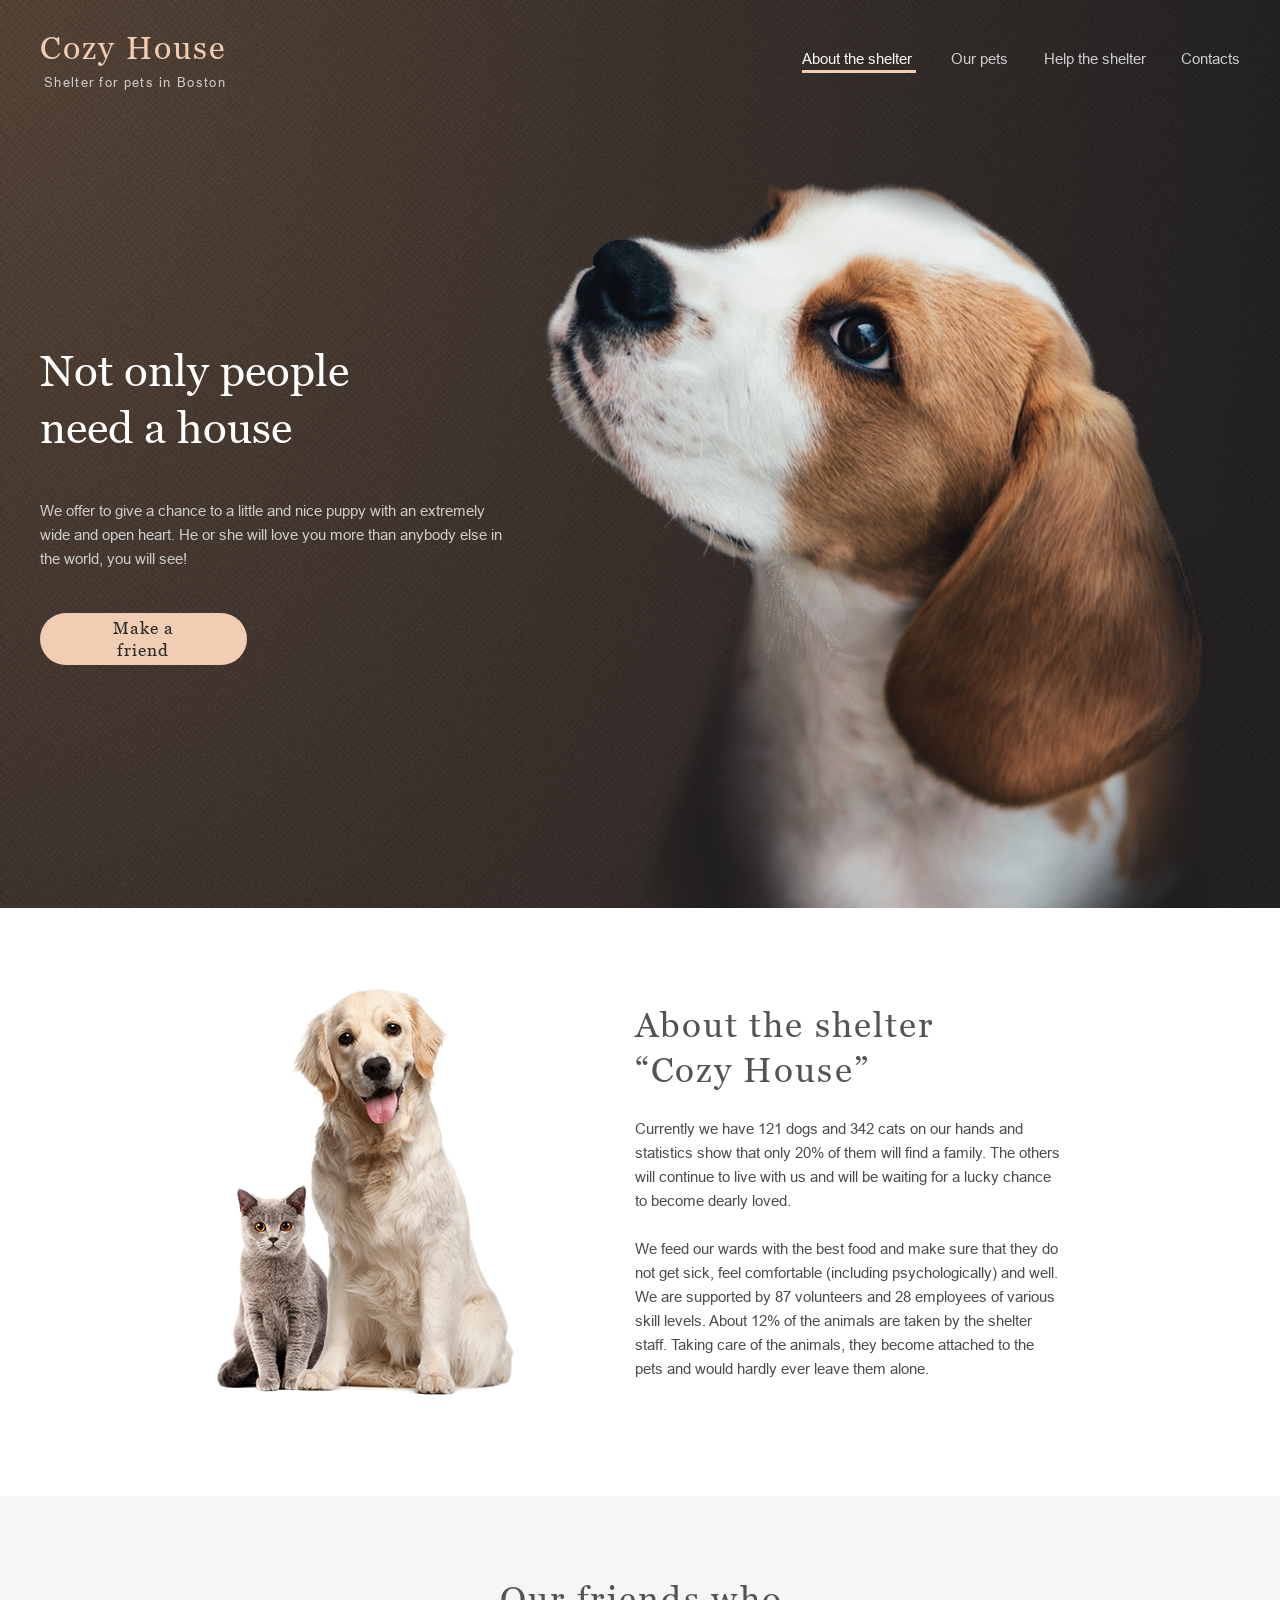
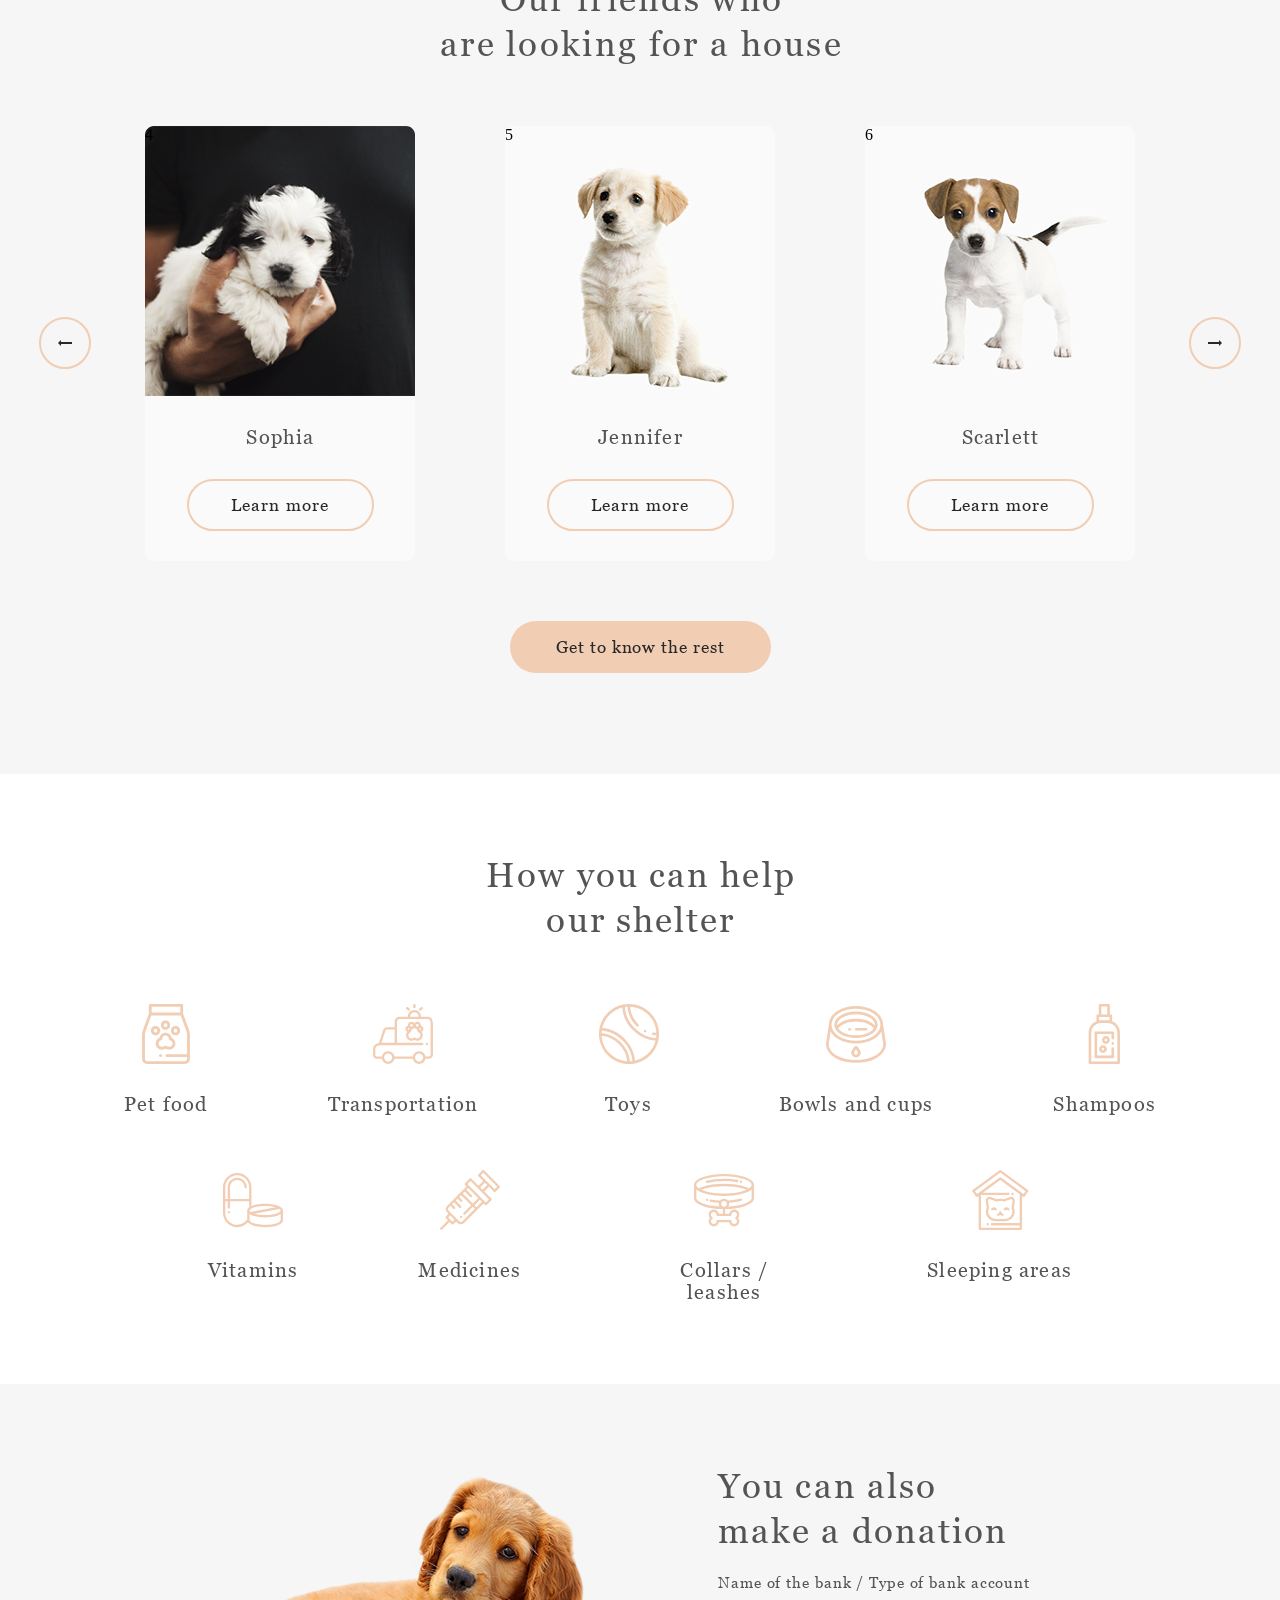
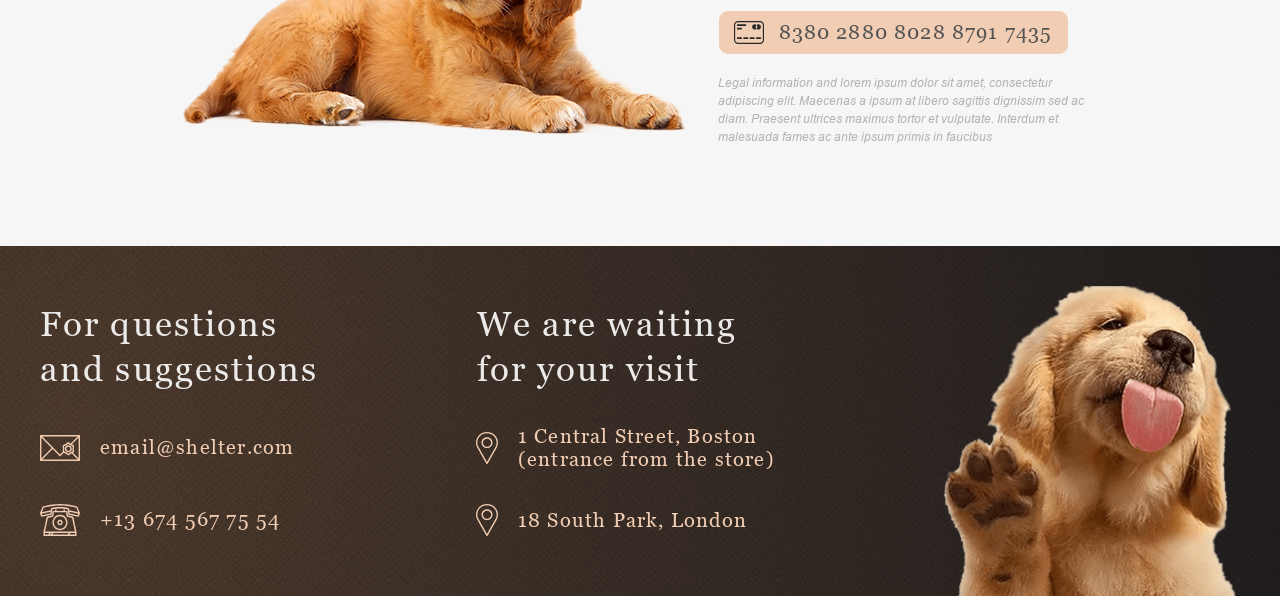
==== commit 7e8b4805: "feat: add burger menu(pets.html) and slider animation" ====
--- a/shelter/index.html
+++ b/shelter/index.html
@@ -9,7 +9,6 @@
     <link rel="stylesheet" href="./style.css" class="stylesheet">
     <link rel="stylesheet" href="./adaptive-style.css" class="stylesheet">
     <link rel="icon" href="./img/favicon-32x32.png">
-    <script src="index.js"></script>
 </head>
 
 <body>
@@ -25,7 +24,7 @@
                             </a>
                         </div>
                         <ul class="menu__list">
-                            <li class="menu__item--border">About the shelter</li>
+                            <li class="menu__item menu__item--border menu__item-link">About the shelter</li>
                             <li class="menu__item"><a href="./pets.html" class="menu__item-link">Our pets</a></li>
                             <li class="menu__item"><a href="#help" class="menu__item-link">Help the shelter</a></li>
                             <li class="menu__item"><a href="#footer" class="menu__item-link">Contacts</a></li>
@@ -87,33 +86,31 @@
             </section>
             <section class="pets" id="pets">
                 <h2 class="pets__title">Our friends who <br>are looking for a house</h2>
-                <ul class="pets__slider">
-                    <li>
-                        <button class="slider__btn slider__btn--left">
-                            <img src="./img/pets/arrow-left.png" alt="left arrow">
-                        </button>
-                    </li>
-                    <li class="slider__card">
-                        <img src="./img/pets-katrine.png" alt="katrine">
-                        <h3 class="slider__card-title">Katrine</h3>
-                        <button class="card__btn">Learn more</button>
-                    </li>
-                    <li class="slider__card">
-                        <img src="./img/pets-jennifer.png" alt="jennifer">
-                        <h3 class="slider__card-title">Jennifer</h3>
-                        <button class="card__btn">Learn more</button>
-                    </li>
-                    <li class="slider__card">
-                        <img src="./img/pets-woody.png" alt="woody">
-                        <h3 class="slider__card-title">Woody</h3>
-                        <button class="card__btn">Learn more</button>
-                    </li>
-                    <li>
-                        <button class="slider__btn slider__btn--right">
-                            <img src="./img/pets/arrow-right.png" alt="right arrow">
-                        </button>
-                    </li>
-                </ul>
+                <div class="slider__container">
+                    <button class="slider__btn slider__btn--left">
+                        <img src="./img/pets/arrow-left.png" alt="left arrow">
+                    </button>
+                    <div class="slider__wrapper">
+                        <div class="pets__slider" id="slider">
+                            <ul class="left__cards">
+
+                            </ul>
+                            <ul class="active__cards">
+                                <!-- <li class="cards__item">
+                                    <img src="./img/pets/pets-woody.png" alt="woody" class="cards__img">
+                                    <h3 class="cards__item-title">Woody</h3>
+                                    <button class="cards__btn">Learn more</button>
+                                </li> -->
+                            </ul>
+                            <ul class="right__cards">
+
+                            </ul>
+                        </div>
+                    </div>
+                    <button class="slider__btn slider__btn--right">
+                        <img src="./img/pets/arrow-right.png" alt="right arrow">
+                    </button>
+                </div>
                 <button onclick="location.href='./pets.html'" class="pets__btn pets__btn-text">
                     Get to know the rest</button>
             </section>
@@ -329,6 +326,8 @@
             </div>
         </footer>
     </div>
+    <script type="module" src="index.js"></script>
+    <script type="module" src="jsonarray.js"></script>
 </body>
 
 </html>
--- a/shelter/style.css
+++ b/shelter/style.css
@@ -9,6 +9,7 @@
 html {
 scroll-behavior: smooth;
 }
+
 
 ul {
 list-style: none;
@@ -253,16 +254,9 @@
 max-width: 100%;
 min-width: 50%;
 /* height: auto; */
-align-self: flex-end; 
-}
-
-
-/* @media (max-width:320px) {
-    .start-puppy {
-max-width: 50%;
-max-height: 50%;
-    }  
-} */
+align-self: flex-end;
+}
+
 
 .about {
 /* About */
@@ -274,10 +268,8 @@
 }
 
 .about__content {
-    /* padding-top: 14px; */
     max-width: 1280px;
     margin: 0 auto;
-    /* max-height: 100%; */
     display: flex;
     flex-direction: row;
     justify-content: space-between;
@@ -377,20 +369,114 @@
 padding-left: 3px;
 }
 
+.slider__container {
+    display: flex;
+    align-items: center;
+
+}
+.slider__wrapper {
+    position: relative;
+    display: flex;
+    max-width: 990px;
+    justify-content: center;
+    align-items: center;
+    overflow: hidden;
+}
+
 .pets__slider {
 /* Slider */
-overflow-x: hidden;
+position: relative;
+/* margin-left: -360px; */
+margin-left: 0px;
+/* overflow: hidden; */
 display: flex;
 flex-direction: row;
 justify-content: space-around;
 align-items: center;
 gap: 90px;
 padding: 59px 0px;
-
-/* display: grid;
-grid-template-columns: 3.5rem 1fr 1fr 1fr 3.5rem;
-grid-gap: 90px;*/
-}
+/* transition: transform .3s; */
+/* transition: margin-left 250ms; */
+}
+
+
+@keyframes move-right {
+    from {margin-left: 0px;}
+    to {margin-right: 2160px;}
+}
+
+.transition-right {
+    animation-name: move-right;
+    animation-duration: 3s
+}
+
+@keyframes move-left {
+    from {margin-left: 0px;}
+    to {margin-right: -2160px;}
+}
+
+.transition-left {
+    animation-name: move-left;
+    animation-duration: 3s
+}
+
+/* @keyframes move-right {
+    from {margin-left: -360px;}
+    to {margin-right: 140%;}
+}
+
+.transition-right {
+    animation-name: move-right;
+    animation-duration: 3s
+}
+
+@keyframes move-left {
+    from {margin-left: -360px;}
+    to {margin-right: -220%;}
+}
+
+.transition-left {
+    animation-name: move-left;
+    animation-duration: 3s
+} */
+
+
+.left__cards,
+.active__cards,
+.right__cards {
+    display: flex;
+    gap: 90px;
+
+}
+
+.slider__btn {
+    display: flex;
+    align-items: center;
+    justify-content: center;
+    text-align: center;
+    width: 52px;
+    height: 52px;
+    border: none;  
+    border-radius: 50%;
+    background-color: #F6F6F6;
+    border: 2px solid #F1CDB3;
+    transition-duration: 0.5s;
+    }
+    
+    .slider__btn:hover{
+    border: 2px solid #FDDCC4;
+    background: #FDDCC4;
+    cursor: pointer;
+    }
+    
+    .slider__btn--left {   
+    margin-right: 54px;
+    }
+    
+    .slider__btn--right {
+    margin-left: 54px;
+    }
+
 
 .slider__card{
 background: rgb(250, 250, 250);
@@ -415,6 +501,12 @@
 background: #FDDCC4;
 cursor: pointer;
 }
+/* 
+.slider__card:nth-child(4),
+.slider__card:nth-child(5){
+ display: none;
+} */
+
 
 .slider__card-title {
 margin-left: 1px;
@@ -455,35 +547,6 @@
     margin-top: 40px;
 } */
 
-.slider__btn {
-display: flex;
-align-items: center;
-justify-content: center;
-text-align: center;
-width: 52px;
-height: 52px;
-border: none;  
-border-radius: 50%;
-background-color: #F6F6F6;
-border: 2px solid #F1CDB3;
-transition-duration: 0.5s;
-}
-
-.slider__btn:hover{
-border: 2px solid #FDDCC4;
-background: #FDDCC4;
-cursor: pointer;
-}
-
-.slider__btn--left {
-margin-right: -37px;
-margin-top: 1px;
-}
-
-.slider__btn--right {
-margin-left: -37px;
-margin-top: 1px;
-}
 
 .pets__btn {
 /* position: relative; */
@@ -877,7 +940,6 @@
 
 .footer-puppy {
 display: flex;
-/* position: relative; */
 max-width: 300px;
 max-height: 310px;
 }
--- a/shelter/adaptive-style.css
+++ b/shelter/adaptive-style.css
@@ -96,9 +96,8 @@
     .about__text {
         max-width: 100%;
         display: flex;
-        margin-left: -11px;
         margin-top: 66px;
-        align-items: flex-start;
+        align-content: center;
     }
     .about__pets {
         margin-left: 0px;
@@ -119,12 +118,11 @@
     }
      
     .about__content { 
-        max-width: 82%;
-        margin-bottom: 80px ;
+        max-width: 670px;
+        margin-bottom: 80px;
         display: flex;
         flex-direction: column-reverse;
-        text-align: left;
-        align-items: center;
+        text-align: start;
     }
 
     /* .about__title {
@@ -134,18 +132,18 @@
     .about__text {
         max-width: 82%;
         display: flex;
-        margin-left: -11px;
         margin-top: 65.5px;
         row-gap: 24px;
+        padding-left: 26px;
         align-items: flex-start;
     }
     .about__pets {
-        margin-left: 0px;
+        align-self: center;
         max-width: 48%;
         max-height: 408px;
         margin-top: 80px;
         margin-bottom: 20px;
-        align-items: flex-end;
+        /* align-items: flex-end; */
     }
 
     .about__subtitle2 {
@@ -156,27 +154,42 @@
 
 @media (min-width:768px) and (max-width:1279px){
 
+
     .pets__slider {
         display: flex;
+        /* right: 0; */
+        margin-left: 0px;
         flex-direction: row;
         column-gap: 40px;
-        overflow-x: hidden;
+        /* overflow: hidden; */
         padding: 59.5px 0px;
     }
 
+
+    .slider__wrapper {
+        display: flex;
+        max-width: 580px;
+        justify-content: center;
+        align-items: center;
+        overflow: hidden;
+    }
+
     .pets__btn {
         margin: 0 auto;
     }
-    .slider__card:nth-child(4) {
+    /* .slider__card:nth-child(3) {
         display: none;
-        /* position: absolute; */
-   }
+        /* position: absolute; 
+   } */
+   
    .slider__btn--left {
-       margin-right: -28px;;
+    position: absolute;
+    left:30px;
     }
     
     .slider__btn--right {
-       margin-left: -28px;;
+    position: absolute;
+    right: 30px;
     }
 }
 
@@ -231,12 +244,10 @@
 
     
     .contacts {
-        margin-top: -25px;
         padding: 0 25px;
 
     }
     .locations  {
-        margin-top: -25px;
         padding: 0 31px;
     }
 
@@ -245,13 +256,13 @@
     }
 
     .footer__nav {
-        padding: 55px 40px 0px 40px;
+        padding: 30px 40px 0px 40px;
     }
 
     .footer-puppy {
         height: 100%;
         width: 100%;
-        padding-top: 35px;
+        padding-top: 65px;
         margin: 0 auto;
         display: flex;
         flex-direction: column;
@@ -265,8 +276,33 @@
 
 /* ____________________responsive_320px___________________ */
 
+@media (max-width:320px) {
+    .noscroll {
+        width: 320px;
+        overflow: hidden;
+        position: fixed;
+    }   
+
+    body {
+        overflow: auto;
+    }
+}
 
 @media (min-width:320px) and (max-width:767px) {
+
+    .noscroll {
+        height: 100vh;
+        overflow: hidden;
+        position: fixed;
+    }
+
+    .burger--shadow {
+        width: 100vh;
+        height: 100vh;
+        box-shadow: #292929;
+        z-index: 999;
+    }
+
     .header__content {
        padding: 0px 20px;
     }
@@ -320,6 +356,8 @@
       position: relative;
       width: 30px;
       height: 22px;
+      transition: all 0.5s ease-in-out;
+      z-index: 1;
    }
 
    .burger::before {
@@ -352,6 +390,64 @@
       top: calc(50% - 1px);
    }
 
+   .burger.burger--active {
+    transform: rotate(90deg);
+    transition: all 0.5s ease-in-out;
+    z-index: 3;
+    /* margin-right: 30px; */
+}
+.menu__list {
+    position: fixed;
+    display: flex;
+    flex-direction: column;
+    flex-wrap: nowrap;
+    height: 100vh;
+    width: 320px;
+    row-gap: 40px;
+    padding-top: 250px;
+    padding-bottom: 40px;
+    overflow: auto;
+    /* top: -823px; */
+    /* right: -320px; */
+    top: 0;
+    right: 0;
+    background-color: #292929;
+    align-items: center;
+    opacity: 0;
+    transition: all 0.5s ease-in-out;
+    transform: translateX(100%);
+    box-shadow: -100vh -50vh 2px 100vh rgba(45, 45, 45, 0.95); 
+}
+
+.menu__list--active {
+    top: 0;
+    transform: translateX(0);
+    opacity: 1;
+    z-index: 1;
+    /* height: 100vh; */
+}
+
+.menu__item--border {
+    width: 76%;
+    height: 51px;
+    font-family: Arial;
+    font-size: 32px;
+    font-weight: 400;
+    line-height: 51.2px;
+    text-align: center;
+    color: #CDCDCD;
+    border-bottom: 3px solid  rgb(241, 205, 179);
+}
+.menu__item,
+.menu__item-link {
+font-family: Arial;
+font-size: 32px;
+font-weight: 400;
+line-height: 51.2px;
+text-align: left;
+color: #CDCDCD;
+}
+
    .about {
        margin: 0 auto;
    }
@@ -362,11 +458,12 @@
    }
 
    .about__text {
-       padding: 42px 1px 0px 1px;
-       padding-right: 1px;
-       display: flex;
-       row-gap: 22px;
-       max-width: 100%;
+    padding: 0;
+    margin-top: 42px;
+    display: flex;
+    row-gap: 22px;
+    max-width: 100%;
+    align-content: center;
    }
   
    .about__title  {
@@ -419,45 +516,65 @@
     }
 
     .pets {
-        overflow-x: hidden;
+        position: relative;
+        /* overflow-x: hidden; */
         padding-bottom: 41px;
       }
 
+      /* .slider__card:nth-child(2),
       .slider__card:nth-child(3),
-      .slider__card:nth-child(4) {
+      .slider__card:nth-child(4),
+      .slider__card:nth-child(5){
        display: none;
-      }
+      } */
 
       .pets__slider {
         display: flex;
-        flex-direction: column-reverse;
+        margin-left: 0;
+        /* right: 0; */
+        /* flex-direction: column-reverse; */
+        max-width: 270px;
         padding: 41px 0px;
-        row-gap: 0px;
-      }
-
+        row-gap: 0px; 
+      }
+
+      .slider__wrapper {
+        display: flex;
+        margin: 0 auto;
+        /* width: 65%; */
+        /* max-width: 580px; */
+        justify-content: center;
+        align-items: center;
+        overflow: hidden;
+    }
+    
+    
+
+      .slider__btn--left {
+        position: absolute;
+        left: 68px;
+        top: 76.5%;
+        }
+        
       .slider__btn--right {
-        margin-left: 133px;
-        margin-top: 20px; 
-      }  
-
-      .slider__btn--left {
-        margin-right: 133px;
-        margin-top: -52px;
-      }  
-
-      .slider__card:nth-child(2) {
+        position: absolute;
+        right: 68px;
+        top: 76.5%;
+        }
+
+      /* .slider__card:nth-child(2) {
         order: 1;
       }
       .slider__card:nth-child(1) {
         order: 2;
-      }
+      } */
 
       /* .slider__card:nth-child(5) {
         order: 3;
       } */
 
       .pets__btn {
-        margin: 1px auto;
+        margin: 73px auto 0px auto;
       }
 
 
@@ -542,8 +659,8 @@
 
      .footer__nav {
         padding: 2px;
-        max-width: 91%;
-        /* row-gap: 11px; */
+        max-width: 98%;
+        row-gap: 24px;
      }
 
      .contacts {
@@ -570,8 +687,10 @@
      }
 
      .locations {
-        padding-top: 10px;
+        /* padding-top: 10px; */
+        display: flex;
         row-gap: 13px;
+        justify-content: center;
      }
 
      .locations__list {
@@ -601,8 +720,8 @@
      }
 
      .footer-puppy {
-        max-width: 90.7%;
-        padding-top: 10px;
+            max-width: 84%;
+            padding-top: 16px;
      } 
 
      }
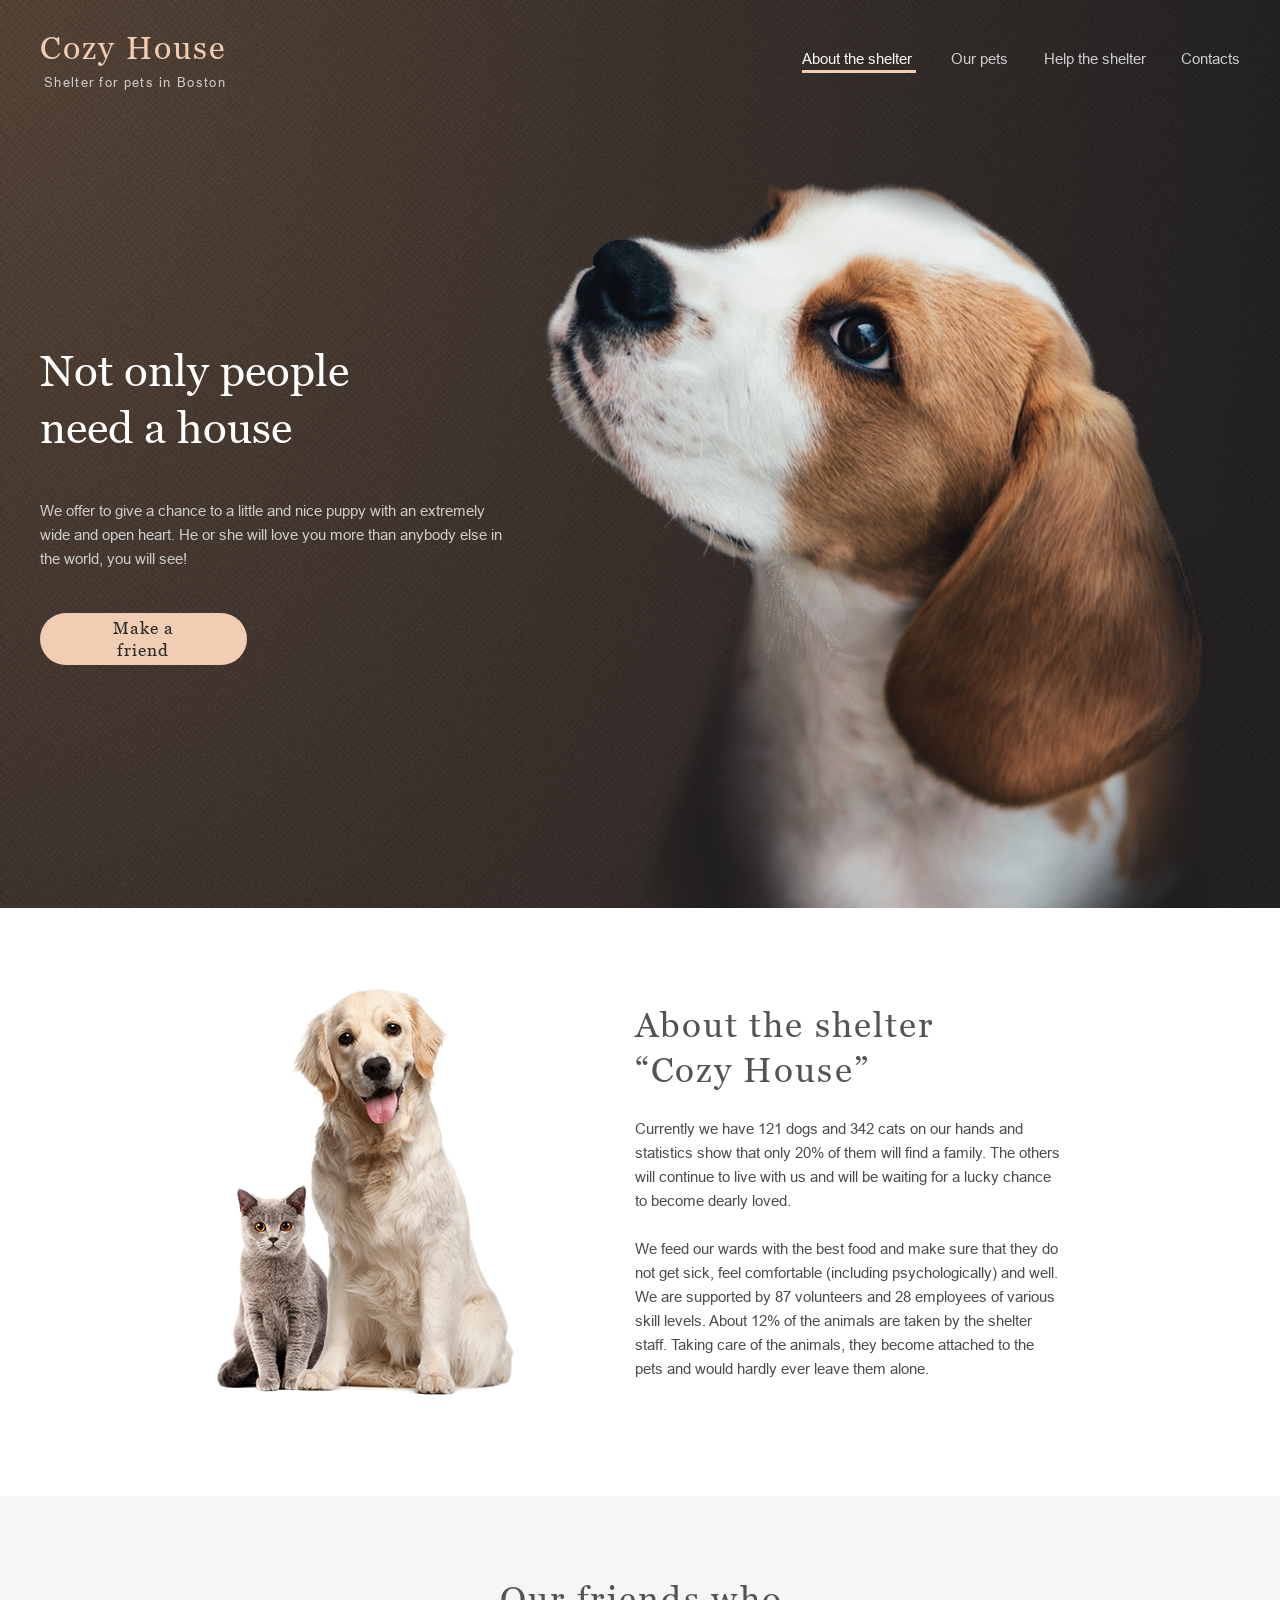
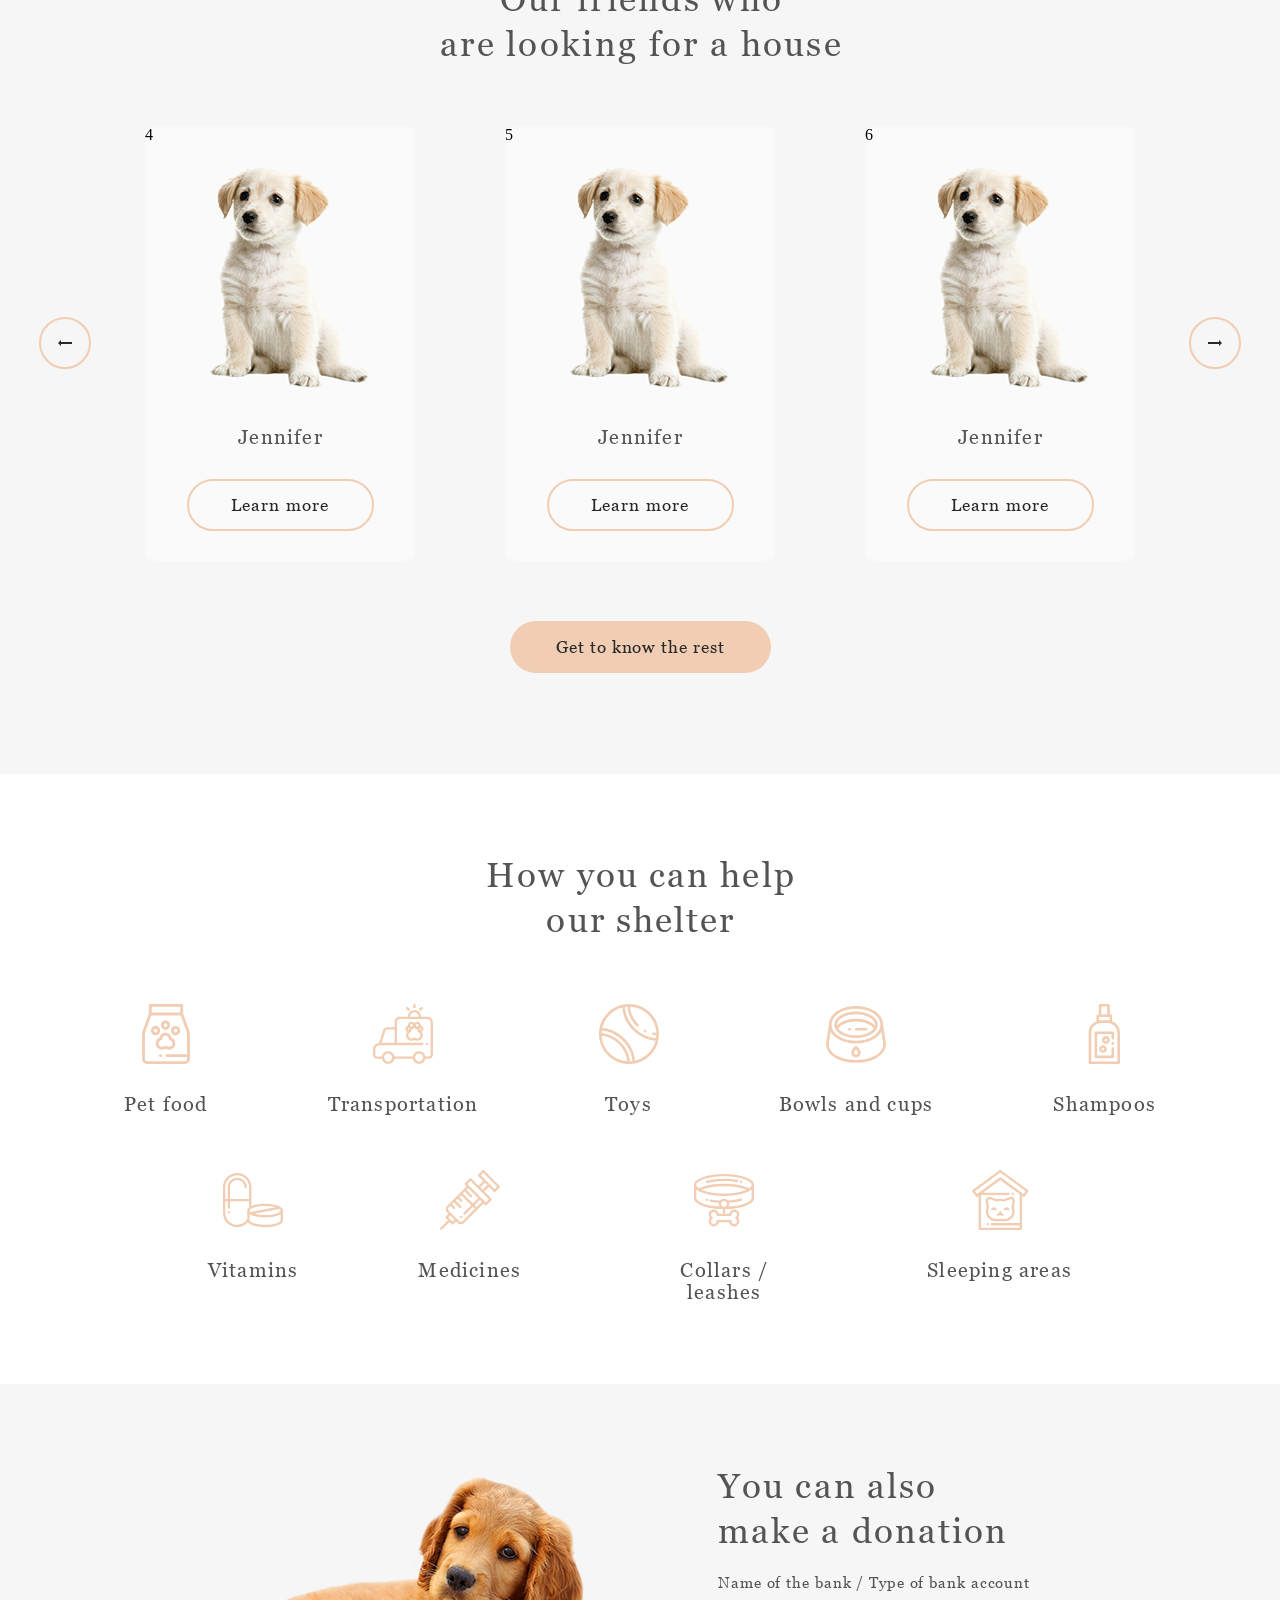
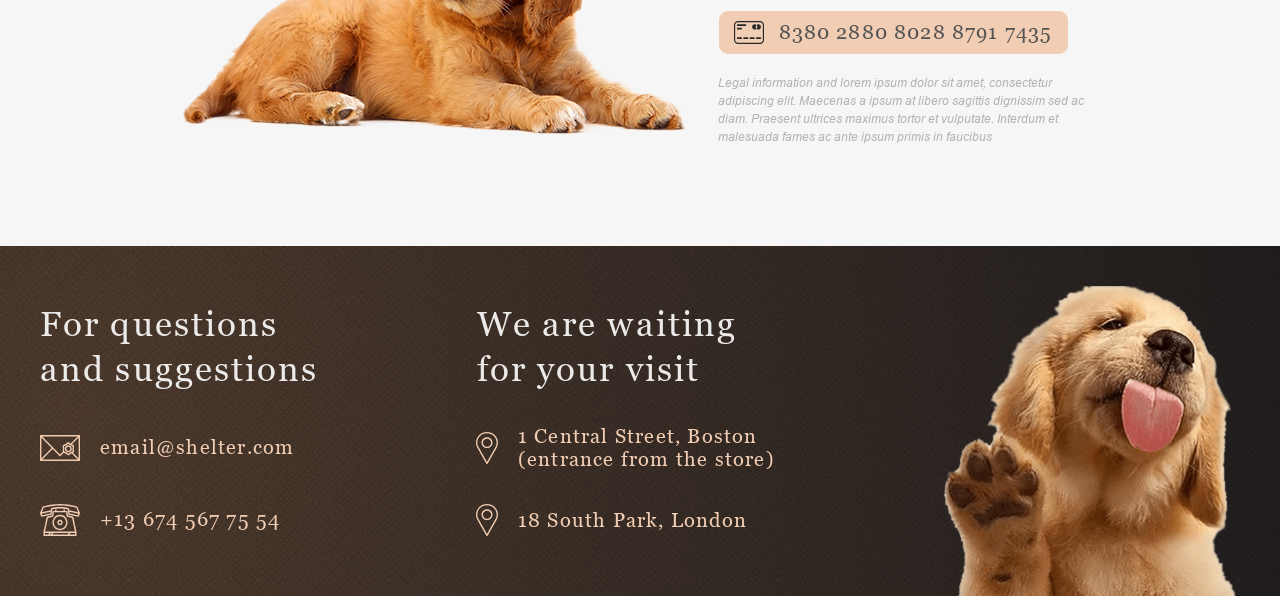
==== commit 1e34a432: "fix: html layout, add: dynamic pet cards" ====
--- a/shelter/index.html
+++ b/shelter/index.html
@@ -95,7 +95,7 @@
                             <ul class="left__cards">
 
                             </ul>
-                            <ul class="active__cards">
+                            <ul id="active__cards" class="active__cards">
                                 <!-- <li class="cards__item">
                                     <img src="./img/pets/pets-woody.png" alt="woody" class="cards__img">
                                     <h3 class="cards__item-title">Woody</h3>
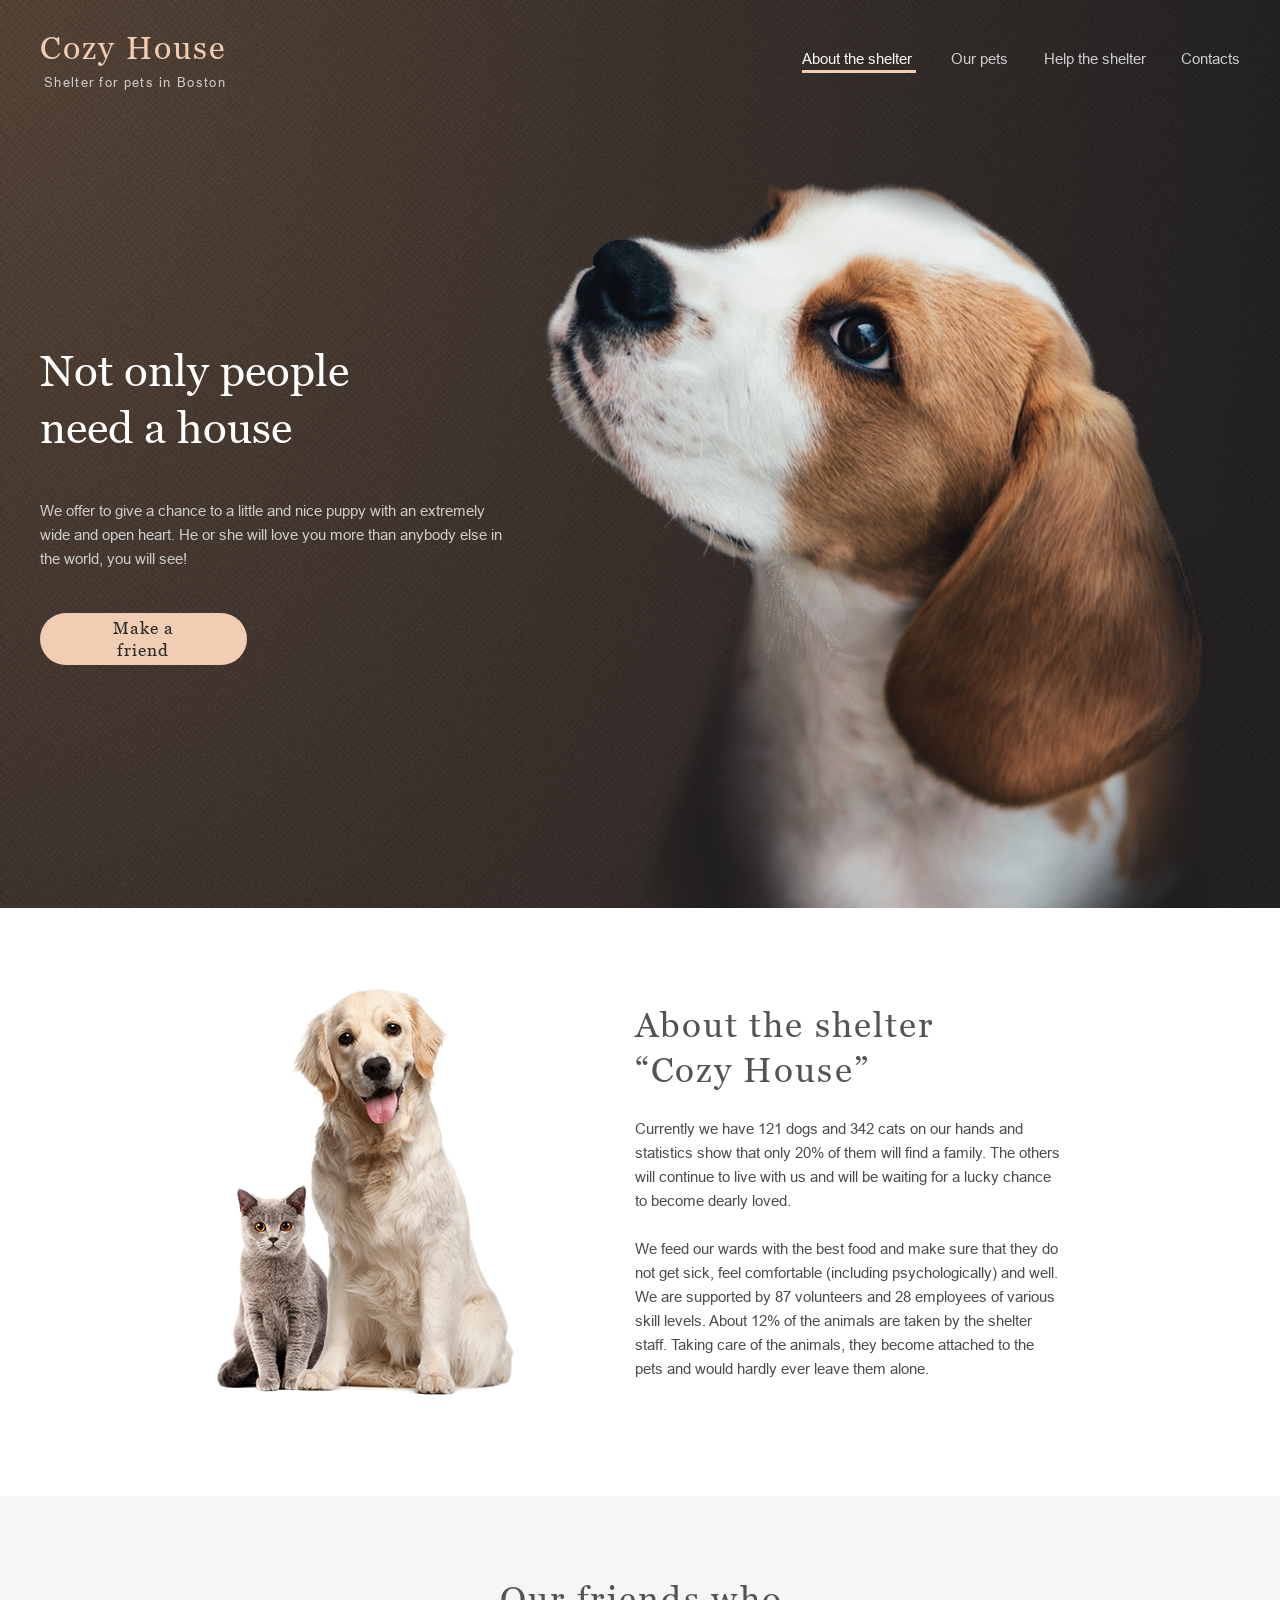
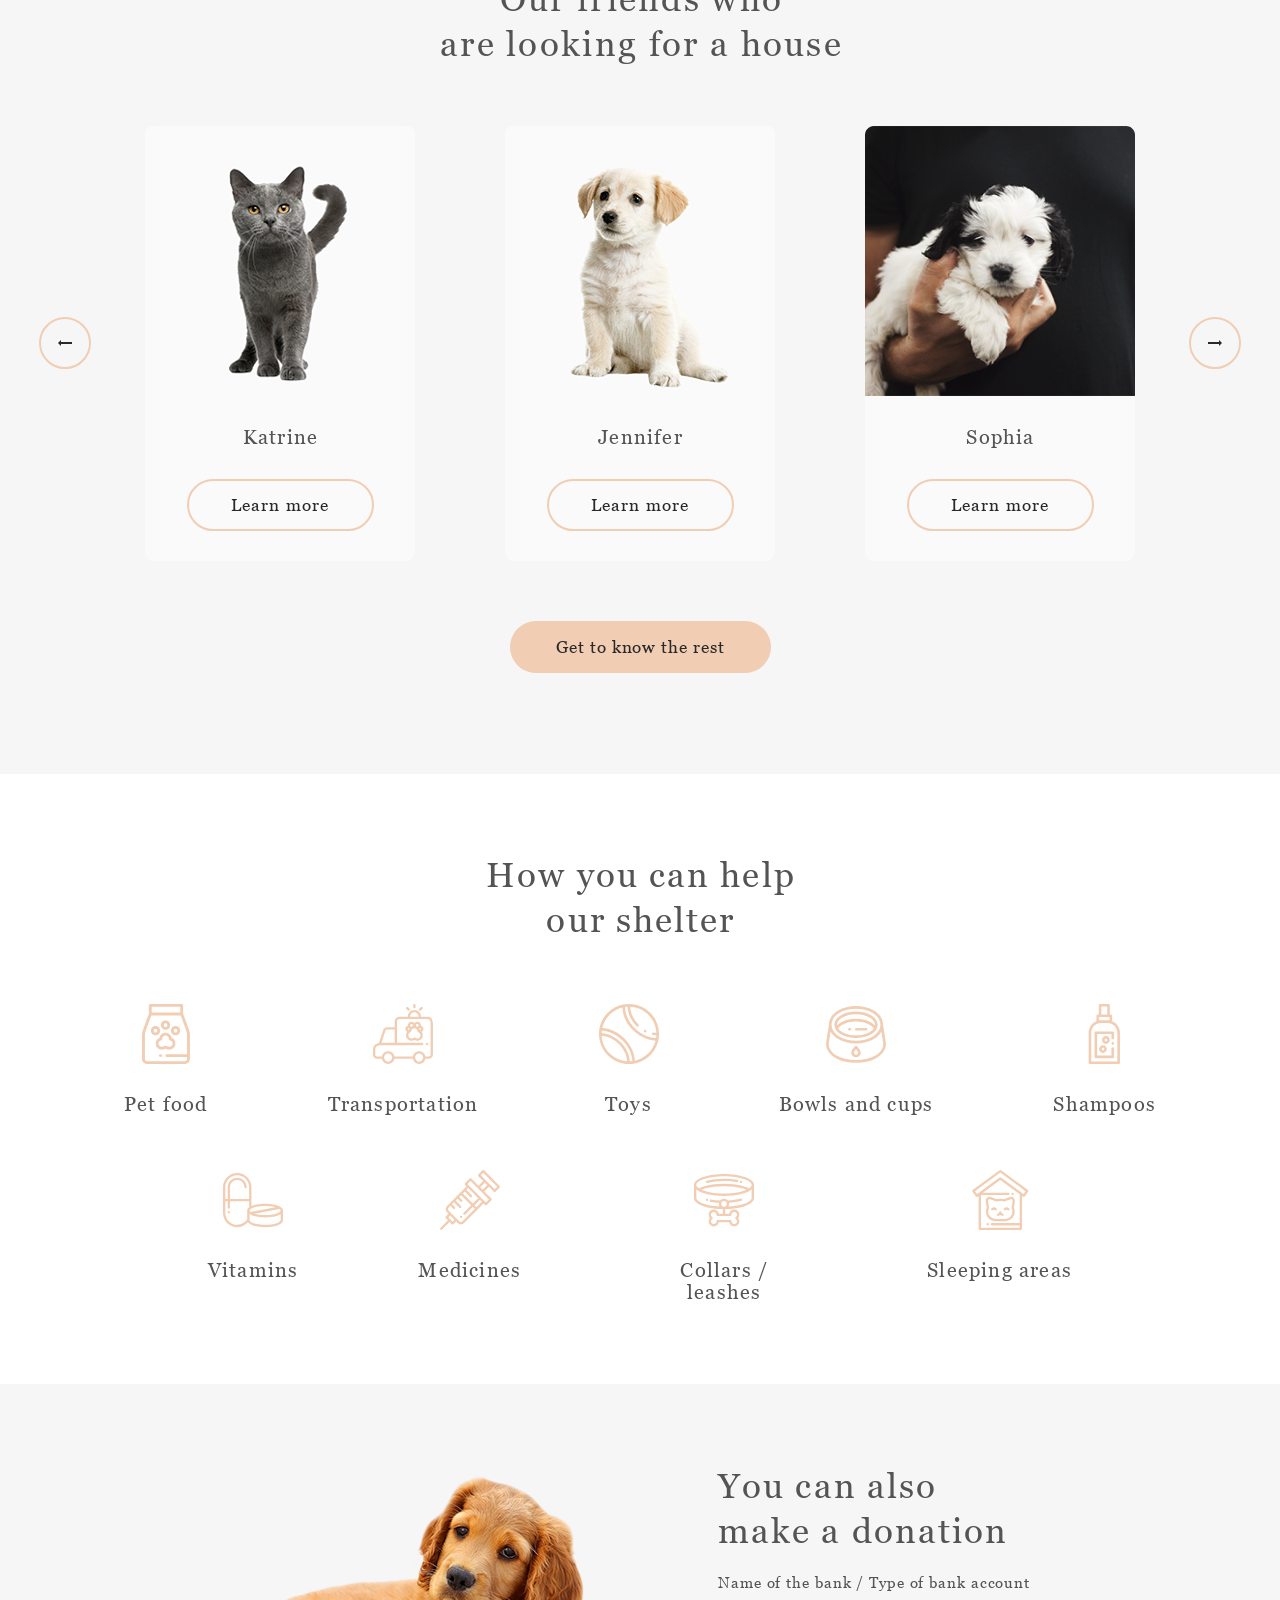
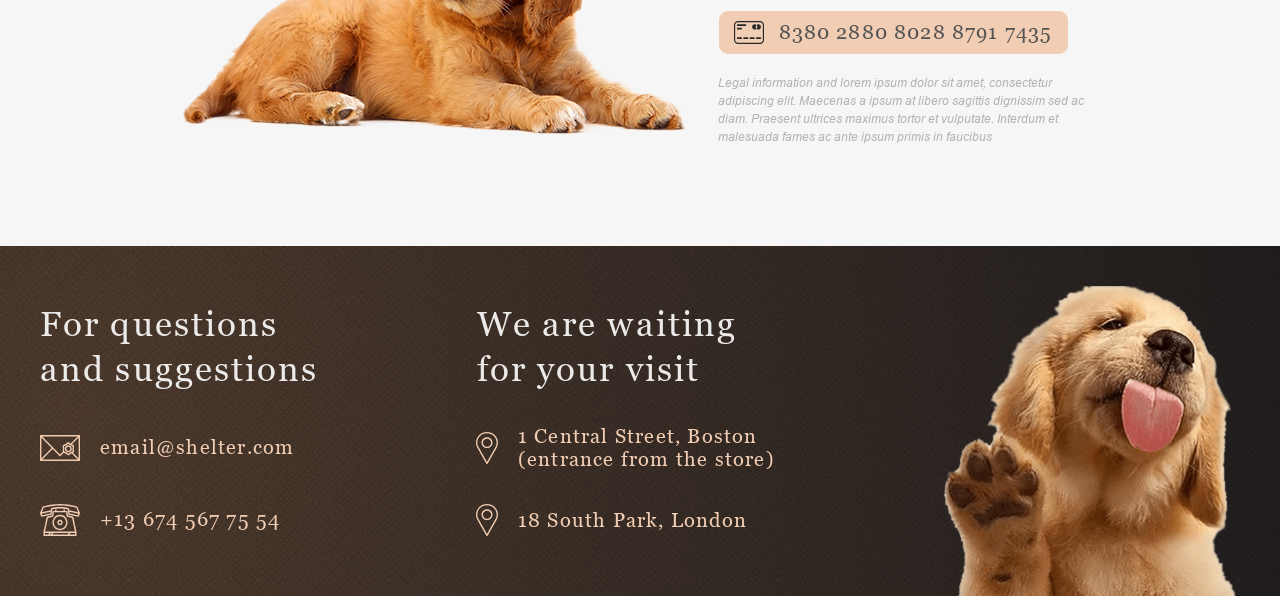
==== commit 90a42ac3: "feat: add pagination on pets page" ====
--- a/shelter/index.html
+++ b/shelter/index.html
@@ -96,11 +96,7 @@
 
                             </ul>
                             <ul id="active__cards" class="active__cards">
-                                <!-- <li class="cards__item">
-                                    <img src="./img/pets/pets-woody.png" alt="woody" class="cards__img">
-                                    <h3 class="cards__item-title">Woody</h3>
-                                    <button class="cards__btn">Learn more</button>
-                                </li> -->
+
                             </ul>
                             <ul class="right__cards">
 
@@ -326,7 +322,7 @@
             </div>
         </footer>
     </div>
-    <script type="module" src="index.js"></script>
+    <script type="module" src="index.js" defer></script>
     <script type="module" src="jsonarray.js"></script>
 </body>
 
--- a/shelter/style.css
+++ b/shelter/style.css
@@ -18,6 +18,11 @@
 a {
 text-decoration: none;
 }
+
+
+img, video, canvas {
+        overflow: hidden;
+    }
 
 
 .container {
@@ -407,7 +412,7 @@
 
 .transition-right {
     animation-name: move-right;
-    animation-duration: 3s
+    animation-duration: 2s
 }
 
 @keyframes move-left {
@@ -417,7 +422,7 @@
 
 .transition-left {
     animation-name: move-left;
-    animation-duration: 3s
+    animation-duration: 2s
 }
 
 /* @keyframes move-right {
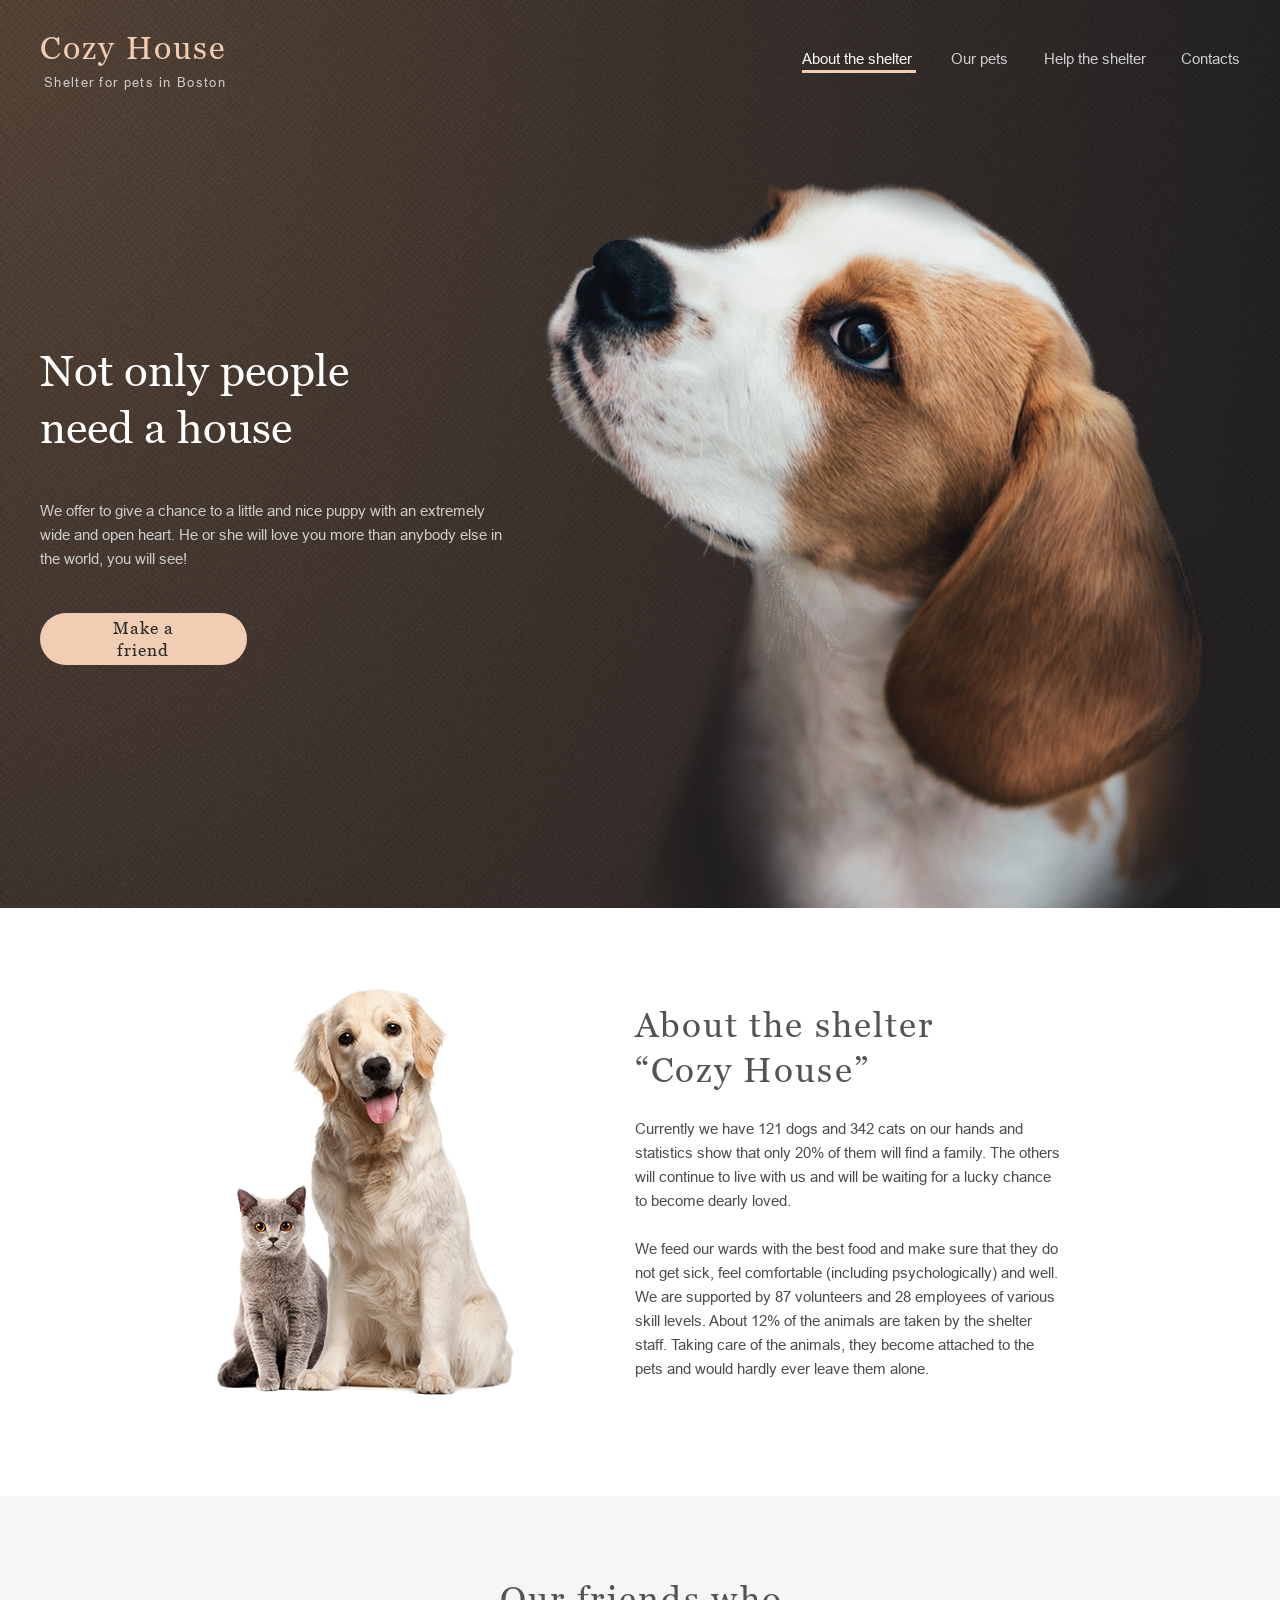
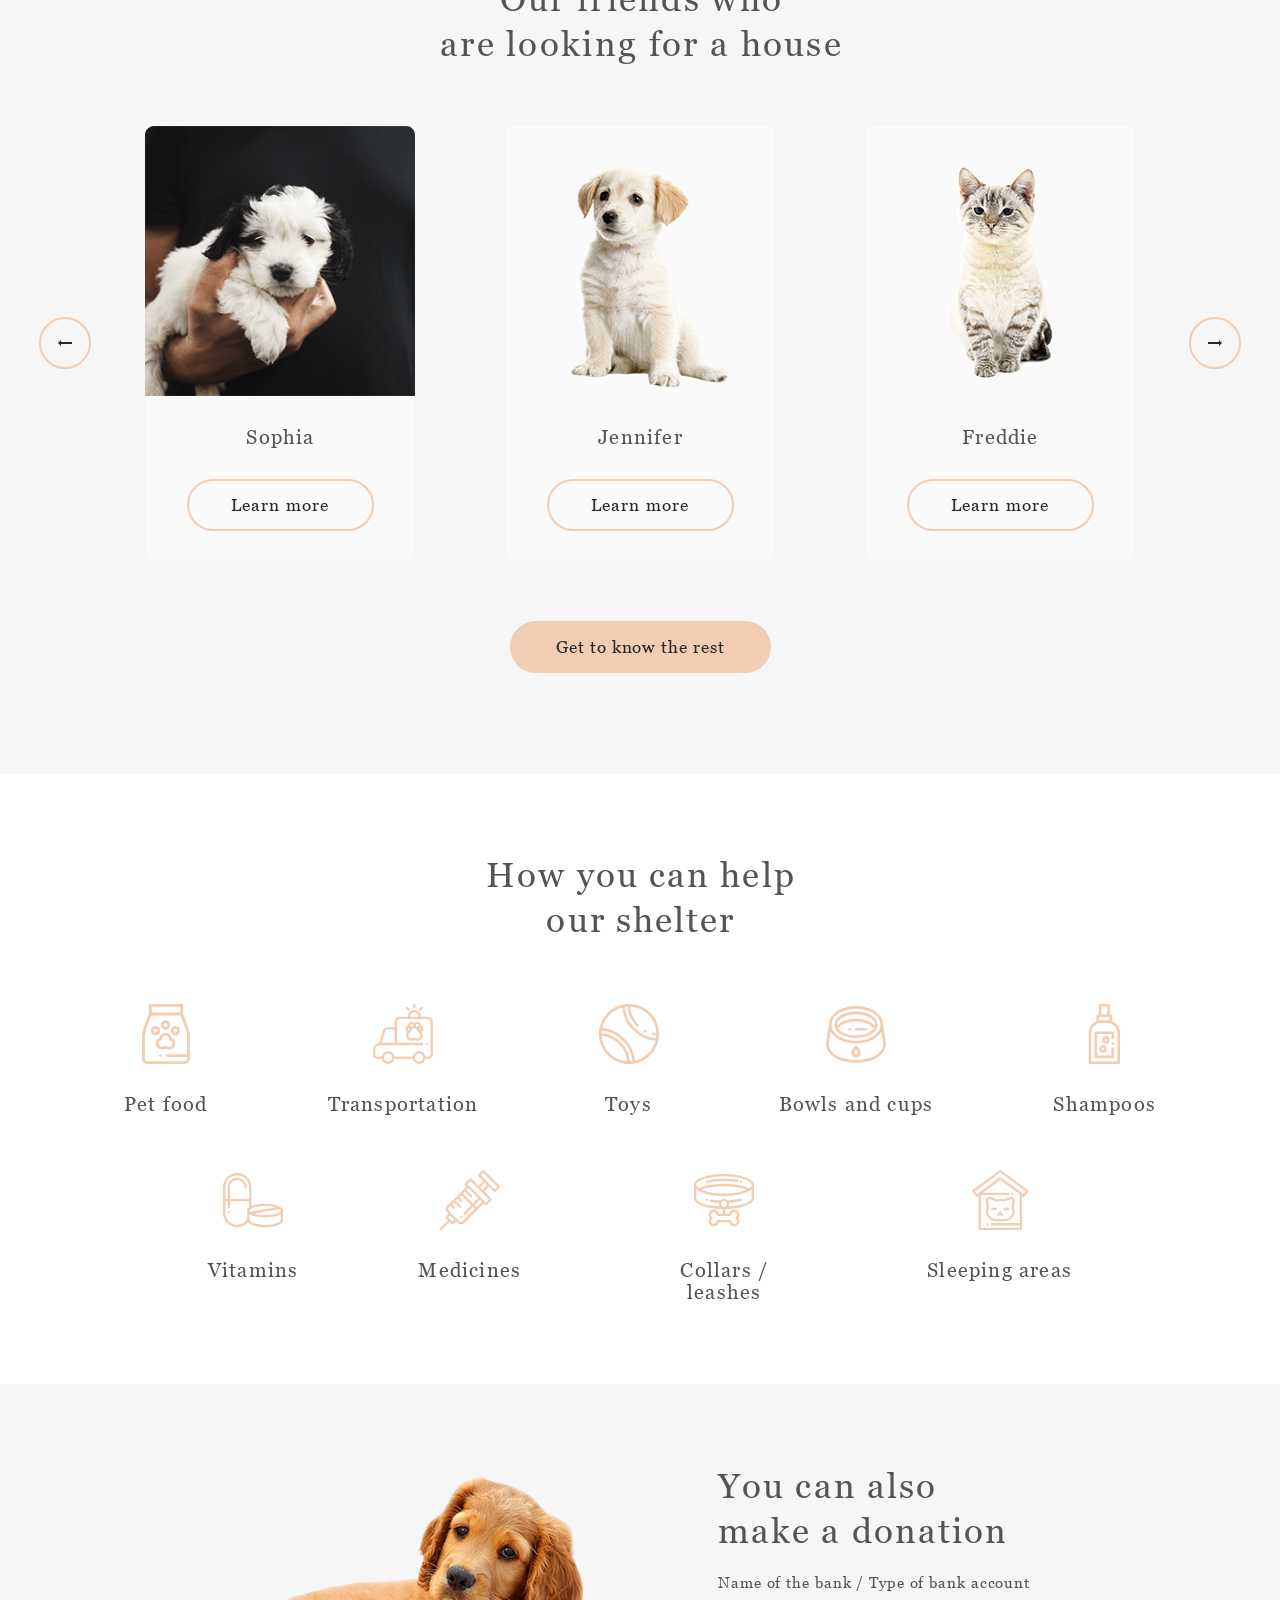
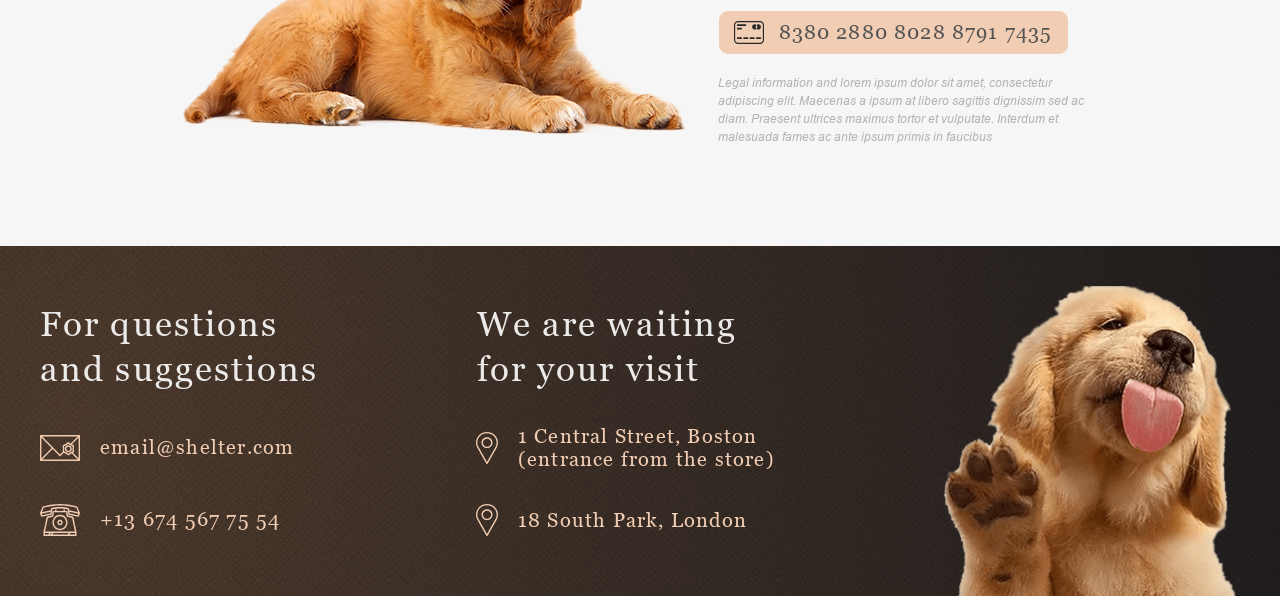
==== commit 4e1eeb70: "fix: slider paddings" ====
--- a/shelter/index.html
+++ b/shelter/index.html
@@ -4,6 +4,7 @@
 <head>
     <meta charset="UTF-8">
     <meta name="viewport" content="width=device-width, initial-scale=1.0">
+
     <title>Shelter</title>
     <link href="./fonts/fonts.css" rel="stylesheet">
     <link rel="stylesheet" href="./style.css" class="stylesheet">
--- a/shelter/style.css
+++ b/shelter/style.css
@@ -552,6 +552,145 @@
     margin-top: 40px;
 } */
 
+.modal {
+display: none;
+position:fixed;
+/* display:flex; */
+align-items:center;
+justify-content:center;
+top:0px;
+left:0px;
+width:100vw;
+height:100vh;
+background-color: rgba(45, 45, 45, 0.100); 
+/* box-shadow: 500vh -500vh 2px 1000vh rgba(45, 45, 45, 0.100);  */
+z-index: 999;
+box-sizing: unset;
+}
+
+.modal__wrapper {
+    display: flex;
+    flex-direction: column-reverse;
+    align-items: flex-end;
+    width: 990px;
+    height: auto;
+
+}
+
+.modal__inner{
+    display: flex;
+    max-height: 500px;
+    /* border-top-left-radius: 9px;
+    border-bottom-left-radius: 9px; */
+}
+
+.modal__content {
+    margin: 0 auto;
+    display: flex;
+    max-width: 900px;
+    max-height: 500px;
+    background-color: #FAFAFA;
+    border-radius: 9px;
+}
+    
+.modal__item {
+font-family: Georgia;
+font-size: clamp(10px, 2vw, 15px);
+font-weight: 400;
+line-height: 16.5px;
+letter-spacing: 0.06em;
+text-align: left;
+}
+
+
+.modal__text{
+    display: flex;
+    justify-content: space-evenly;
+    flex-direction: column;
+    max-width: 400px;
+    /* row-gap: 2em; */
+    padding: 2em;
+    background-color: #FAFAFA;
+    /* border-top-right-radius: 20px;
+    border-bottom-right-radius: 20px;  */
+    border-radius: 9px;
+
+}
+
+.modal__img {
+width: 500px;
+border-top-left-radius: 20px;
+border-bottom-left-radius: 9px;
+border-bottom-right-radius: 9px; 
+background-color: #FAFAFA;
+box-sizing: unset;
+}
+
+.modal__title {
+    font-family: Georgia;
+    font-size: clamp(16px, 2vw, 35px);
+    font-weight: 400;
+    line-height: 45.5px;
+    letter-spacing: 0.06em;
+    text-align: left; 
+}
+
+.modal__subtitle {
+    font-family: Georgia;
+    font-size: clamp(10px, 2vw, 20px);
+    font-weight: 400;
+    line-height: 23px;
+    letter-spacing: 0.06em;
+    text-align: left; 
+}
+
+.modal__description {
+    display: flex;
+    text-align: justify;
+    font-family: Georgia;
+    font-size: clamp(10px, 2vw, 15px);
+    font-weight: 400;
+    line-height: 16.5px;
+    letter-spacing: 0.06em;
+    text-align: left;    
+}
+
+
+.modal__list {
+list-style-type: disc;
+display: flex;
+flex-direction: column;
+row-gap: 11px;
+}
+
+.modal__list li::marker {
+    color: #F1CDB3; 
+    padding-right: 10px;
+    font-size: 1.2rem;
+   }
+
+.modal__button {
+    display: flex;
+    align-items: center;
+    justify-content: center;
+    text-align: center;
+    font-size: 24px;
+    width: 52px;
+    height: 52px;
+    border: none;  
+    border-radius: 50%;
+    color: #292929;
+    background-color: rgba(0, 0, 0, 0);
+    border: 2px solid #F1CDB3;
+    transition-duration: 0.5s;
+}
+
+.modal__button:hover {
+    border: 2px solid #FDDCC4;
+    background: #FDDCC4;
+    cursor: pointer;
+}
+
 
 .pets__btn {
 /* position: relative; */
--- a/shelter/adaptive-style.css
+++ b/shelter/adaptive-style.css
@@ -75,7 +75,24 @@
  /* align-items: center; */
     } 
  }
-
+@media (min-width: 320px) and (max-width:810px) {
+
+    .modal__img {
+        width: 80%;
+    }
+
+    .modal__content {
+        display: flex;
+        /* flex-direction: column; */
+    }
+
+    .modal__text {
+        /* max-height: 270px; */
+        padding: 0;
+    }
+
+    
+}
 
 @media (min-width: 769px) and (max-width: 1279px) {
     .about {
@@ -125,9 +142,6 @@
         text-align: start;
     }
 
-    /* .about__title {
-        padding-top: 1px;
-    } */
 
     .about__text {
         max-width: 82%;
@@ -160,18 +174,52 @@
         /* right: 0; */
         margin-left: 0px;
         flex-direction: row;
-        column-gap: 40px;
+        gap: 40px;
+        /* column-gap: 40px; */
         /* overflow: hidden; */
         padding: 59.5px 0px;
     }
 
 
+    
+@keyframes move-right {
+    from {margin-left: 0px;}
+    to {margin-right: 1240px;}
+}
+
+.transition-right {
+    animation-name: move-right;
+    animation-duration: 2s
+}
+
+@keyframes move-left {
+    from {margin-left: 0px;}
+    to {margin-right: -1240px;}
+}
+
+.transition-left {
+    animation-name: move-left;
+    animation-duration: 2s
+}
+
     .slider__wrapper {
         display: flex;
-        max-width: 580px;
+        max-width: 630px;
         justify-content: center;
         align-items: center;
         overflow: hidden;
+    }
+
+
+    .modal {
+       box-sizing: unset;
+    }
+
+
+    .modal__img{
+        max-width: 100%;
+        max-height: 100%;
+        box-sizing: unset;
     }
 
     .pets__btn {
@@ -184,12 +232,12 @@
    
    .slider__btn--left {
     position: absolute;
-    left:30px;
+    left:17px;
     }
     
     .slider__btn--right {
     position: absolute;
-    right: 30px;
+    right: 17px;
     }
 }
 
@@ -207,6 +255,14 @@
     .help__list-item {
         width: 166px;
         height: 113px;
+        }
+
+        .left__cards,
+        .active__cards,
+        .right__cards {
+            display: flex;
+            gap: 40px;
+        
         }
 
 }
@@ -404,9 +460,10 @@
     height: 100vh;
     width: 320px;
     row-gap: 40px;
-    padding-top: 250px;
+    /* padding-top: 250px; */
+    padding-top: 180px;
     padding-bottom: 40px;
-    overflow: auto;
+    /* overflow: auto; */
     /* top: -823px; */
     /* right: -320px; */
     top: 0;
@@ -416,7 +473,7 @@
     opacity: 0;
     transition: all 0.5s ease-in-out;
     transform: translateX(100%);
-    box-shadow: -100vh -50vh 2px 100vh rgba(45, 45, 45, 0.95); 
+    box-shadow: -100vw -50vw 2px 100vw rgba(45, 45, 45, 0.95); 
 }
 
 .menu__list--active {
@@ -491,6 +548,14 @@
        /* padding-left: 0px; */
     }
 
+    .modal__img {
+        display: none;
+    }
+
+    .modal__text {
+        padding: 0em 2em;
+        box-sizing: unset;
+    }
 
     .pets__title,
     .help__title {
@@ -521,57 +586,70 @@
         padding-bottom: 41px;
       }
 
-      /* .slider__card:nth-child(2),
-      .slider__card:nth-child(3),
-      .slider__card:nth-child(4),
-      .slider__card:nth-child(5){
-       display: none;
-      } */
-
+ 
       .pets__slider {
         display: flex;
-        margin-left: 0;
-        /* right: 0; */
-        /* flex-direction: column-reverse; */
+        justify-content: center;
+        margin-left: 0px;
         max-width: 270px;
         padding: 41px 0px;
         row-gap: 0px; 
+        gap: 20px;
+        
       }
 
       .slider__wrapper {
         display: flex;
         margin: 0 auto;
-        /* width: 65%; */
-        /* max-width: 580px; */
+        /* max-width: 270px; */
         justify-content: center;
         align-items: center;
         overflow: hidden;
     }
     
+    @keyframes move-right {
+        from {margin-left: 0px;}
+        to {margin-right: 720px;}
+    }
+    
+    .transition-right {
+        animation-name: move-right;
+        animation-duration: 2s
+    }
+    
+    @keyframes move-left {
+        from {margin-left: 0px;}
+        to {margin-right: -720px;}
+    }
+    
+    .transition-left {
+        animation-name: move-left;
+        animation-duration: 2s
+    }
+    /* .left__cards,
+    .active__cards,
+    .right__cards {
+        display: flex;
+        gap: 10px;
+        z-index: 3;
+    
+    } */
     
 
       .slider__btn--left {
         position: absolute;
+        /* left: 190px; */
         left: 68px;
         top: 76.5%;
         }
         
       .slider__btn--right {
         position: absolute;
+        /* right: 190px; */
         right: 68px;
         top: 76.5%;
         }
 
-      /* .slider__card:nth-child(2) {
-        order: 1;
-      }
-      .slider__card:nth-child(1) {
-        order: 2;
-      } */
-
-      /* .slider__card:nth-child(5) {
-        order: 3;
-      } */
 
       .pets__btn {
         margin: 73px auto 0px auto;
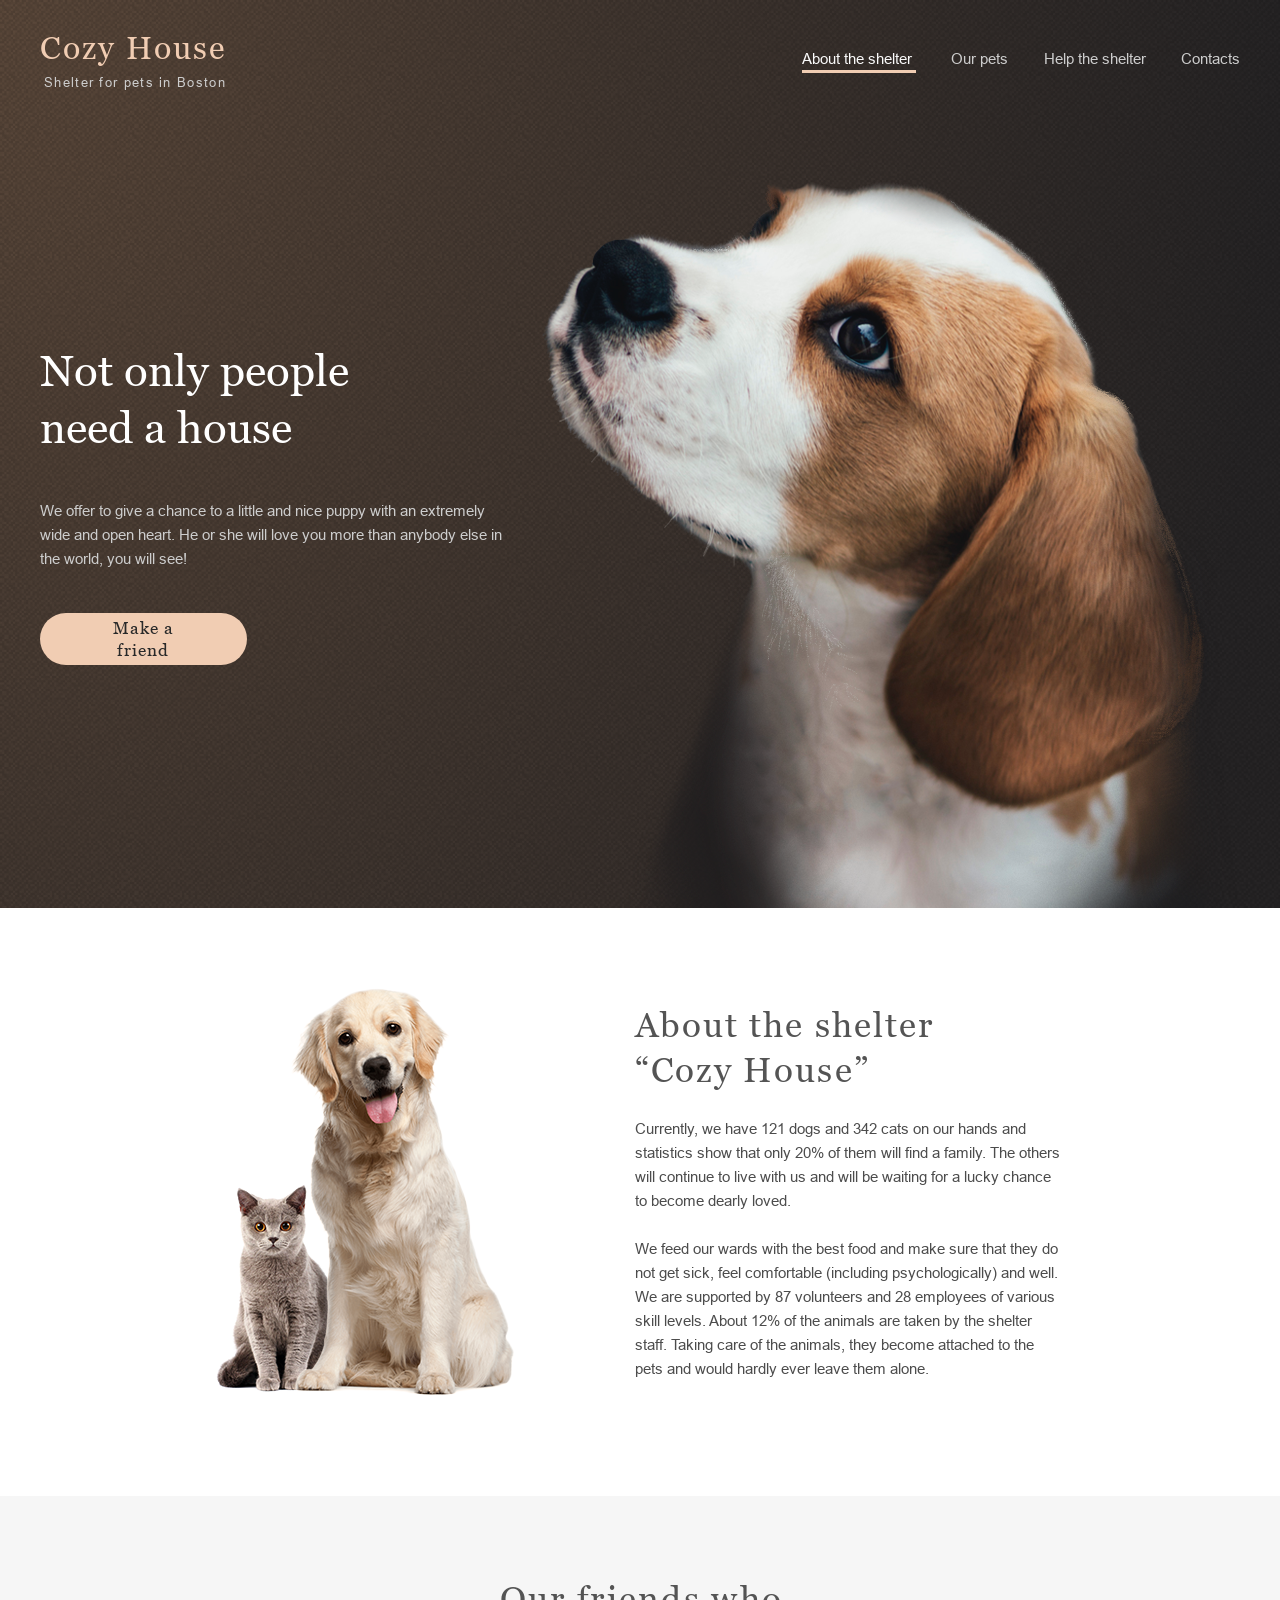
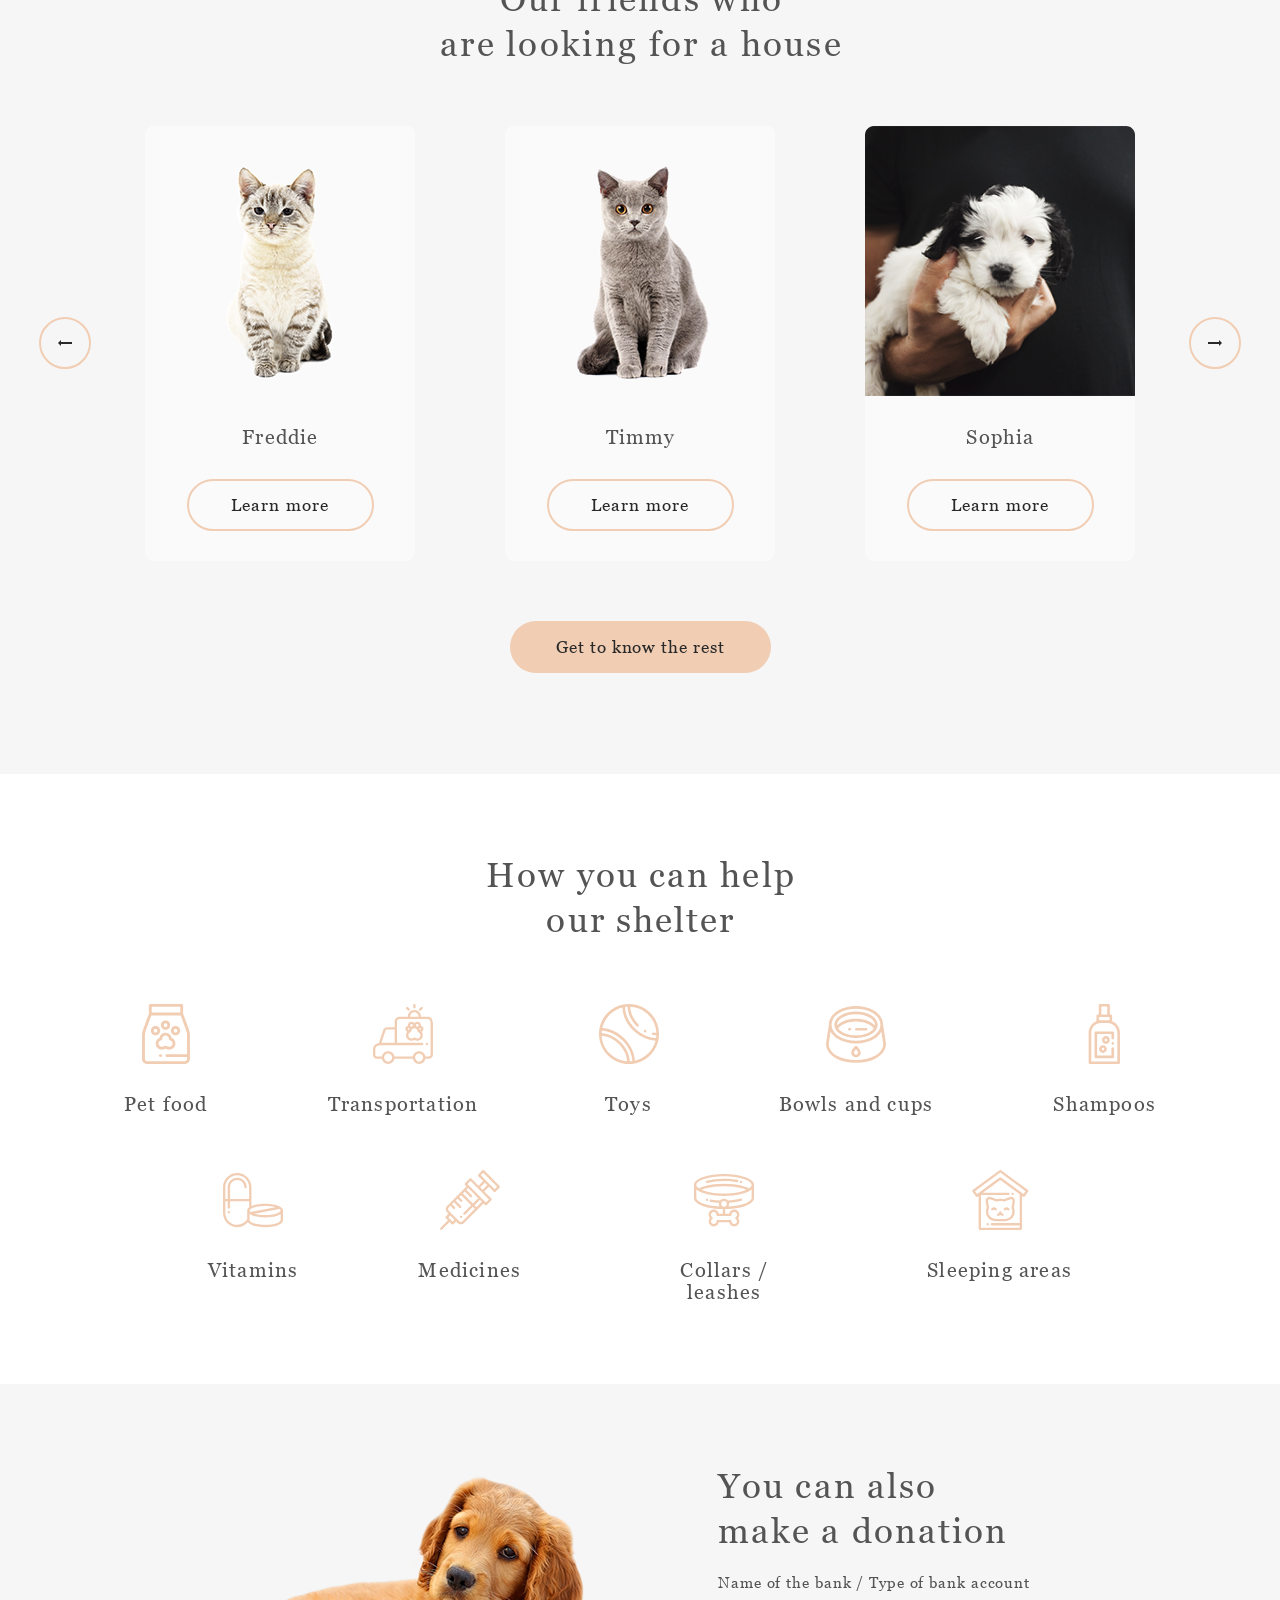
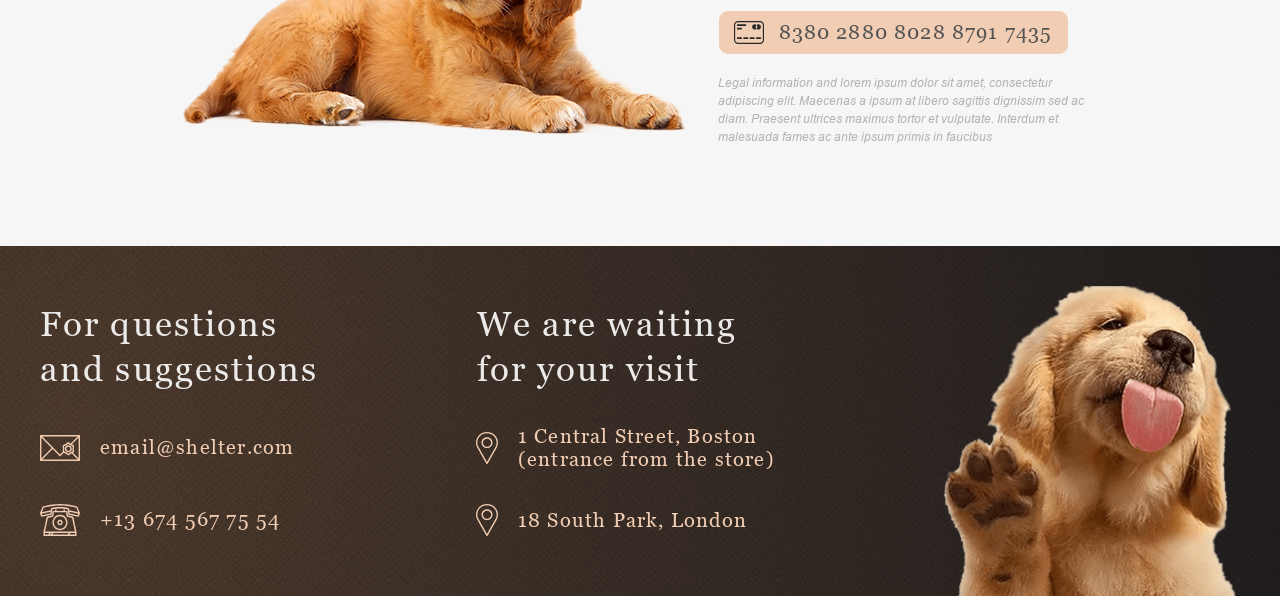
==== commit e65056e1: "style: change background width" ====
--- a/shelter/index.html
+++ b/shelter/index.html
@@ -62,7 +62,7 @@
                     <img src="./img/about-pets.png" alt="pets" class="about__pets">
                     <div class="about__text">
                         <h2 class="about__title">About the shelter “Cozy House”</h2>
-                        <p class="about__subtitle">Currently we have 121 dogs and 342 cats on our hands and statistics
+                        <p class="about__subtitle">Currently, we have 121 dogs and 342 cats on our hands and statistics
                             show
                             that
                             only 20% of
@@ -327,4 +327,4 @@
     <script type="module" src="jsonarray.js"></script>
 </body>
 
-</html>+</html>
--- a/shelter/style.css
+++ b/shelter/style.css
@@ -1,158 +1,139 @@
+
 *,
 *::before,
 *::after {
-padding: 0;
-margin: 0;
-box-sizing: border-box;
+    padding: 0;
+    margin: 0;
+    box-sizing: border-box;
 }
 
 html {
-scroll-behavior: smooth;
-}
-
+    scroll-behavior: smooth;
+}
 
 ul {
-list-style: none;
+    list-style: none;
 }
 
 a {
-text-decoration: none;
-}
-
-
-img, video, canvas {
-        overflow: hidden;
-    }
-
+    text-decoration: none;
+}
+
+img,
+video,
+canvas {
+    overflow: hidden;
+}
 
 .container {
-margin: 0 auto;
-max-width: 100%;
-/* max-width: 1280px; */
-justify-content: center;
-align-self: center;
-place-self: center;
-}
-
-
-
-.home {
-width: 100%;
-margin: 0 auto;
-display: flex;
-flex-direction: column;
-column-gap: 42px;
-background: url(./img/pets/noise_transparent@2x.svg) top left / 130px repeat,
-radial-gradient(100% 215.42% at 0% 0%, #5B483A 0%, #262425 100%);
-align-items: center; 
-}
-
-
+    margin: 0 auto;
+    width: 100%;
+    justify-content: center;
+    align-self: center;
+    place-self: center;
+}
+
+/*____________HEADER___________*/
 .header {
-width: 100%;
-/* display: flex;
-flex-direction: row; */
-padding: 30px 0px 90px 0px;
-border-color: #FFFFFF;
-text-align: left;
+    width: 100%;
+    padding: 30px 0 90px 0;
+    border-color: #ffffff;
+    text-align: left;
 }
 
 .header__content {
-max-width: 1280px;
-padding: 0px 40px;
-margin: 0 auto;
-display: flex;
-flex-direction: row;
-justify-content: space-between;
-align-items: center;
-/* padding: 0px 40px; */
-}
-
+    max-width: 1280px;
+    padding: 0 40px;
+    margin: 0 auto;
+    display: flex;
+    flex-direction: row;
+    justify-content: space-between;
+    align-items: center;
+}
 
 .logo,
 .logo__link {
-text-decoration: none;
-display: flex;
-flex-flow: column nowrap;
-row-gap: 9.2px;
-transition-duration: 0.3s;
-/* align-self: flex-start; */
-}
-
+    text-decoration: none;
+    display: flex;
+    flex-flow: column nowrap;
+    row-gap: 9.2px;
+    transition-duration: 0.3s;
+}
 
 .logo__title {
-color: rgb(241, 205, 179);
-font-family: Georgia;
-font-size: 31.9px;
-font-weight: 400;
-line-height: 110%;
-letter-spacing: 0.063em;
-text-align: left;
-padding-top: 0.5px;
+    color: rgb(241, 205, 179);
+    font-family: Georgia;
+    font-size: 31.9px;
+    font-weight: 400;
+    line-height: 110%;
+    letter-spacing: 0.063em;
+    text-align: left;
+    padding-top: 0.5px;
 }
 
 .logo__subtitle {
-color: #CDCDCD;
-font-family: Arial;
-font-size: 13px;
-font-weight: 400;
-line-height: 15px;
-letter-spacing: 0.1em;
-padding-left: 4px;
+    color: #cdcdcd;
+    font-family: Arial;
+    font-size: 13px;
+    font-weight: 400;
+    line-height: 15px;
+    letter-spacing: 0.1em;
+    padding-left: 4px;
 }
 
 .menu {
-width: 100%;
-/* min-width: 1200px; */
-margin: 0 auto;
-display: flex;
-justify-content: space-between;
+    width: 100%;
+    margin: 0 auto;
+    display: flex;
+    justify-content: space-between;
 }
 
 .menu__list {
-list-style: none;
-display: flex;
-flex-flow: row wrap;
-column-gap: 35.5px;
-align-content: center;
+    list-style: none;
+    display: flex;
+    flex-flow: row wrap;
+    column-gap: 35.5px;
+    align-content: center;
 }
 
 .menu__item,
 .menu__item-link {
-text-decoration: none;
-font-family: Arial;
-font-size: 15px;
-font-weight: 400;
-line-height: 24px;
-text-align: left;
-color: #CDCDCD;
-cursor: pointer;
-transition-duration: 0.5s;
-/* letter-spacing: 0.003em; */
-}
-
+    text-decoration: none;
+    font-family: Arial;
+    font-size: 15px;
+    font-weight: 400;
+    line-height: 24px;
+    text-align: left;
+    color: #cdcdcd;
+    cursor: pointer;
+    transition-duration: 0.5s;
+}
 
 .menu__item--border {
-list-style: none;
-width: 114px;
-height: 26px;
-display: flex;
-flex-direction: column;
-
-list-style: none;
-color: #FAFAFA;
-font-family: Arial;
-font-size: 15px;
-font-weight: 400;
-line-height: 24px;
-letter-spacing: 0px;
-text-align: left;
-border-bottom: 3px solid  rgb(241, 205, 179);
+    cursor: default;
+    list-style: none;
+    width: 114px;
+    height: 26px;
+    display: flex;
+    flex-direction: column;
+    list-style: none;
+    color: #fafafa;
+    font-family: Arial;
+    font-size: 15px;
+    font-weight: 400;
+    line-height: 24px;
+    letter-spacing: 0px;
+    text-align: left;
+    border-bottom: 3px solid rgb(241, 205, 179);
+}
+
+.menu__item--border:not([disabled]):hover {
+    color: #fafafa;
 }
 
 .menu__item:hover,
 .menu__item-link:hover {
-color: #FAFAFA;
+    color: #fafafa;
 }
 
 .burger,
@@ -160,225 +141,192 @@
     display: none;
 }
 
+/*___________HERO SECTION_________*/
+.home {
+    width: 100%;
+    margin: 0 auto;
+    display: flex;
+    flex-direction: column;
+    column-gap: 42px;
+    background: url(./img/pets/noise_transparent@2x.svg) top left / 130px repeat,
+    radial-gradient(100% 215.42% at 0% 0%, #5b483a 0%, #262425 100%);
+    align-items: center;
+}
 
 .not-only {
-max-width: 1280px;
-display: flex;
-flex-direction: row;
-/* background-image:url(./img/pets/noise_transparent@2x.svg);
-background-size: 10%; */
+    display: flex;
+    flex-direction: row;
 }
 
 .not-only__container {
-/* position: relative; */
-display: flex;
-flex-direction: row;
-/* column-gap: 41.5px; */
-margin: 0 auto;
-margin-left: 40px;
-/* padding-left: 40px;
-flex-wrap: nowrap;
-justify-content: space-between;
-align-content: flex-start; */
+    display: flex;
+    flex-direction: row;
+    margin: 0 auto 0 40px;
 }
 
 .not-only__content {
-/* position: relative; */
-display: flex;
-flex-direction: column;
-row-gap: 42px;
-/* min-width: 25%; */
-max-width: 40.5%;
-margin-top: 163px;
-padding-right: 0px;
-} 
-
+    display: flex;
+    flex-direction: column;
+    row-gap: 42px;
+    max-width: 40.5%;
+    padding-top: 163px;
+    padding-right: 0px;
+}
 
 .not-only__title {
-/* min-width: 310px;
-min-height: 114px; */
-flex-direction: row;
-align-items: center;
-color: #FFFFFF;
-font-family: Georgia;
-font-size: 44px;
-font-weight: 400;
-line-height: 57px;
-text-align: left;
-max-width: 80%;
-text-shadow: 0 4px 4px 0 rgba(0, 0, 0, 0.25);
+    flex-direction: row;
+    align-items: center;
+    color: #ffffff;
+    font-family: Georgia;
+    font-size: 44px;
+    font-weight: 400;
+    line-height: 57px;
+    text-align: left;
+    max-width: 80%;
+    text-shadow: 0 4px 4px 0 rgba(0, 0, 0, 0.25);
 }
 
 .not-only__text {
-/* position: relative; */
-max-width: 29rem;
-display: flex;
-flex-direction: row;
-align-items: center;
-color: #CDCDCD;
-font-family: Arial;
-font-size: 15px;
-font-weight: 400;
-line-height: 24px;
-text-align: left;
+    max-width: 29rem;
+    display: flex;
+    flex-direction: row;
+    align-items: center;
+    color: #cdcdcd;
+    font-family: Arial;
+    font-size: 15px;
+    font-weight: 400;
+    line-height: 24px;
+    text-align: left;
 }
 
 .not-only__btn {
-/* position: relative; */
-border: none;
-font: inherit;
-color: inherit;
-background-color: transparent;
-cursor: pointer;
-width: 207px;
-height: 52px;
-display: flex;
-flex-direction: column;
-justify-content: center;
-align-items: center;
-padding: 15px 45px 15px 45px;
-border-radius: 100px;
-background: #F1CDB3;
-
-color: rgb(41, 41, 41);
-font-family: Georgia;
-font-size: 17px;
-font-weight: 400;
-line-height: 22px;
-letter-spacing: 0.059em;
-transition-duration: 0.5s;
+    border: none;
+    font: inherit;
+    color: inherit;
+    background-color: transparent;
+    cursor: pointer;
+    width: 207px;
+    height: 52px;
+    display: flex;
+    flex-direction: column;
+    justify-content: center;
+    align-items: center;
+    padding: 15px 45px 15px 45px;
+    border-radius: 100px;
+    background: #f1cdb3;
+    color: rgb(41, 41, 41);
+    font-family: Georgia;
+    font-size: 17px;
+    font-weight: 400;
+    line-height: 22px;
+    letter-spacing: 0.059em;
+    transition-duration: 0.5s;
 }
 
 .not-only__btn:hover {
-background-color: #FDDCC4;
-cursor: pointer;
-}
-
+    background-color: #fddcc4;
+    cursor: pointer;
+}
 
 .start-puppy {
-max-width: 100%;
-min-width: 50%;
-/* height: auto; */
-align-self: flex-end;
-}
-
-
+    max-width: 100%;
+    min-width: 50%;
+    align-self: flex-end;
+}
+
+/*________ABOUT SECTION____________*/
 .about {
-/* About */
-/* position: relative; */
-display: flex;
-flex-flow: row nowrap;
-margin: 80px 215px 100px 215px;
-background: rgb(255, 255, 255);
+    display: flex;
+    flex-flow: row nowrap;
+    margin: 80px 215px 100px 215px;
+    background: rgb(255, 255, 255);
 }
 
 .about__content {
-    max-width: 1280px;
     margin: 0 auto;
     display: flex;
     flex-direction: row;
     justify-content: space-between;
-    
-    }
-    
-    .about__text {
-        max-width: 550px;
-        display: flex;
-        flex-direction: column;
-        flex-wrap: wrap;
-        row-gap: 24px; 
-        padding-top: 15px;
-        padding-left: 25px;
-        align-content: flex-end;
-    }
-    .about__pets {
-        max-width:70%;
-        max-height: 408px;
-    }
+}
+
+.about__text {
+    max-width: 550px;
+    display: flex;
+    flex-direction: column;
+    flex-wrap: wrap;
+    row-gap: 24px;
+    padding-top: 15px;
+    padding-left: 25px;
+    align-content: flex-end;
+}
+
+.about__pets {
+    max-width: 70%;
+    max-height: 408px;
+}
 
 .about__title {
-/* Heading */
-/* position: relative; */
-max-width: 71%;
-/* max-width: 370px; */
-/* height: 92px; */
-color: #545454;
-font-family: Georgia;
-font-size: 35px;
-font-weight: 400;
-line-height: 45.3px;
-letter-spacing: 0.06em;
-text-align: left;
-text-shadow: 0 4px 4px 0 rgba(0, 0, 0, 0.25);
-/* -webkit-text-stroke: 1px rgb(0, 0, 0); */
+    max-width: 71%;
+    color: #545454;
+    font-family: Georgia;
+    font-size: 35px;
+    font-weight: 400;
+    line-height: 45.3px;
+    letter-spacing: 0.06em;
+    text-align: left;
+    text-shadow: 0 4px 4px 0 rgba(0, 0, 0, 0.25);
 }
 
 .about__subtitle {
-/* Subheading */
-/* position: relative; */
-/* max-width: 70%; */
-/* max-width: 430px; */
-/* height: 97px; */
-max-width: 82%;
-color: rgb(76, 76, 76);
-font-family: Arial;
-font-size: 15px;
-font-weight: 400;
-line-height: 24px;
-/* letter-spacing: 0.06px; */
-text-align: left;
+    max-width: 82%;
+    color: rgb(76, 76, 76);
+    font-family: Arial;
+    font-size: 15px;
+    font-weight: 400;
+    line-height: 24px;
+    text-align: left;
 }
 
 .about__subtitle2 {
-/* Subheading */
-/* width: 430px;
-height: 144px; */
-/* max-width: 70%; */
-max-width: 82%;
-display: flex;
-flex-direction: row;
-/* align-items: center; */
-
-color: rgb(76, 76, 76);
-font-family: Arial;
-font-size: 15px;
-font-weight: 400;
-line-height: 24px;
-/* letter-spacing: 0.06px; */
-text-align: left;
-}
-
-
+    max-width: 82%;
+    display: flex;
+    flex-direction: row;
+    color: rgb(76, 76, 76);
+    font-family: Arial;
+    font-size: 15px;
+    font-weight: 400;
+    line-height: 24px;
+    text-align: left;
+}
+
+/*_________SLIDER SECTION__________*/
 .pets {
-/* Pets */
-display: flex;
-flex-direction: column;
-background: rgb(246, 246, 246);
-align-items: center;
-padding-bottom: 101px;
-overflow-x: hidden;
+    display: flex;
+    flex-direction: column;
+    background: rgb(246, 246, 246);
+    align-items: center;
+    padding-bottom: 101px;
+    overflow-x: hidden;
 }
 
 .pets__title {
-/* Heading */
-/* position: relative; */
-justify-content: center;
-color: rgb(84, 84, 84);
-font-family: Georgia;
-font-size: 34.5px;
-font-weight: 400;
-line-height: 45px;
-letter-spacing: 0.067em;
-text-align: center;
-padding-top: 81px;
-padding-left: 3px;
+    justify-content: center;
+    color: rgb(84, 84, 84);
+    font-family: Georgia;
+    font-size: 34.5px;
+    font-weight: 400;
+    line-height: 45px;
+    letter-spacing: 0.067em;
+    text-align: center;
+    padding-top: 81px;
+    padding-left: 3px;
 }
 
 .slider__container {
     display: flex;
     align-items: center;
-
-}
+}
+
 .slider__wrapper {
     position: relative;
     display: flex;
@@ -389,69 +337,21 @@
 }
 
 .pets__slider {
-/* Slider */
-position: relative;
-/* margin-left: -360px; */
-margin-left: 0px;
-/* overflow: hidden; */
-display: flex;
-flex-direction: row;
-justify-content: space-around;
-align-items: center;
-gap: 90px;
-padding: 59px 0px;
-/* transition: transform .3s; */
-/* transition: margin-left 250ms; */
-}
-
-
-@keyframes move-right {
-    from {margin-left: 0px;}
-    to {margin-right: 2160px;}
-}
-
-.transition-right {
-    animation-name: move-right;
-    animation-duration: 2s
-}
-
-@keyframes move-left {
-    from {margin-left: 0px;}
-    to {margin-right: -2160px;}
-}
-
-.transition-left {
-    animation-name: move-left;
-    animation-duration: 2s
-}
-
-/* @keyframes move-right {
-    from {margin-left: -360px;}
-    to {margin-right: 140%;}
-}
-
-.transition-right {
-    animation-name: move-right;
-    animation-duration: 3s
-}
-
-@keyframes move-left {
-    from {margin-left: -360px;}
-    to {margin-right: -220%;}
-}
-
-.transition-left {
-    animation-name: move-left;
-    animation-duration: 3s
-} */
-
+    position: relative;
+    margin-left: 0;
+    display: flex;
+    flex-direction: row;
+    justify-content: space-around;
+    align-items: center;
+    gap: 90px;
+    padding: 59px 0;
+}
 
 .left__cards,
 .active__cards,
 .right__cards {
     display: flex;
     gap: 90px;
-
 }
 
 .slider__btn {
@@ -461,111 +361,121 @@
     text-align: center;
     width: 52px;
     height: 52px;
-    border: none;  
+    border: none;
     border-radius: 50%;
-    background-color: #F6F6F6;
-    border: 2px solid #F1CDB3;
-    transition-duration: 0.5s;
-    }
-    
-    .slider__btn:hover{
-    border: 2px solid #FDDCC4;
-    background: #FDDCC4;
+    background-color: #f6f6f6;
+    border: 2px solid #f1cdb3;
+    transition-duration: 0.5s;
+}
+
+.slider__btn:hover {
+    border: 2px solid #fddcc4;
+    background: #fddcc4;
     cursor: pointer;
-    }
-    
-    .slider__btn--left {   
+}
+
+.slider__btn--left {
     margin-right: 54px;
-    }
-    
-    .slider__btn--right {
+}
+
+.slider__btn--right {
     margin-left: 54px;
-    }
-
-
-.slider__card{
-background: rgb(250, 250, 250);
-border-radius: 9px 9px 9px 9px;
-display: flex;
-flex-direction: column;
-row-gap: 30px;
-align-items: center; 
-height: 435px;
-/* width: 235px; */
-transition-duration: 0.5s;
+}
+
+.slider__card {
+    background: rgb(250, 250, 250);
+    border-radius: 9px 9px 9px 9px;
+    display: flex;
+    flex-direction: column;
+    row-gap: 30px;
+    align-items: center;
+    height: 435px;
+    transition-duration: 0.5s;
 }
 
 .slider__card:hover {
-background-color: #FFFFFF;
-box-shadow: 0px 12px 45px 24px #0D0D0D0A;
-cursor: pointer;
+    background-color: #ffffff;
+    box-shadow: 0px 12px 45px 24px #0d0d0d0a;
+    cursor: pointer;
 }
 
 .slider__card:hover > .card__btn {
-border: 2px solid #FDDCC4;
-background: #FDDCC4;
-cursor: pointer;
-}
-/* 
-.slider__card:nth-child(4),
-.slider__card:nth-child(5){
- display: none;
-} */
-
+    border: 2px solid #fddcc4;
+    background: #fddcc4;
+    cursor: pointer;
+}
 
 .slider__card-title {
-margin-left: 1px;
-width: fit-content;
-height: 23px;
-color: rgb(84, 84, 84);
-font-family: Georgia;
-font-size: 20px;
-font-weight: 400;
-line-height: 22.72px;
-letter-spacing: 0.06em;
-align-items: center;
-text-align: center;
-
+    margin-left: 1px;
+    width: fit-content;
+    height: 23px;
+    color: rgb(84, 84, 84);
+    font-family: Georgia;
+    font-size: 20px;
+    font-weight: 400;
+    line-height: 22.72px;
+    letter-spacing: 0.06em;
+    align-items: center;
+    text-align: center;
 }
 
 .card__btn {
-width: 187px;
-height: 52px;
-box-sizing: border-box;
-border: 2px solid rgb(241, 205, 179);
-border-radius: 100px;
-background: inherit;
-color: rgb(41, 41, 41);
-font-family: Georgia;
-font-size: 17px;
-font-weight: 400;
-line-height: 22.1px;
-letter-spacing: 0.06em;
-transition-duration: 0.5s;
-}
-
-/* .slider__buttons {
-    display: flex;
-    justify-content: space-between;
-    min-width: 84%;
-    align-self: center;
-    margin-top: 40px;
-} */
+    width: 187px;
+    height: 52px;
+    box-sizing: border-box;
+    border: 2px solid rgb(241, 205, 179);
+    border-radius: 100px;
+    background: inherit;
+    color: rgb(41, 41, 41);
+    font-family: Georgia;
+    font-size: 17px;
+    font-weight: 400;
+    line-height: 22.1px;
+    letter-spacing: 0.06em;
+    transition-duration: 0.5s;
+}
+
+.pets__btn {
+    margin-top: 1px;
+    margin-left: 1px;
+    border: none;
+    width: 261px;
+    height: 52px;
+    padding: 15px 45px 15px 45px;
+    border-radius: 100px;
+    background: rgb(241, 205, 179);
+    transition-duration: 0.5s;
+    text-shadow: 0 4px 4px 0 rgba(0, 0, 0, 0.25);
+}
+
+.pets__btn:hover {
+    background: #fddcc4;
+    cursor: pointer;
+}
+
+.pets__btn-text {
+    justify-content: center;
+    color: rgb(41, 41, 41);
+    font-family: Georgia;
+    font-size: 17px;
+    font-weight: 400;
+    line-height: 130%;
+    letter-spacing: 0.058em;
+}
+
 
 .modal {
-display: none;
-position:fixed;
-/* display:flex; */
-align-items:center;
-justify-content:center;
-top:0px;
-left:0px;
-width:100vw;
-height:100vh;
-background-color: rgba(45, 45, 45, 0.100); 
-/* box-shadow: 500vh -500vh 2px 1000vh rgba(45, 45, 45, 0.100);  */
-z-index: 999;
-box-sizing: unset;
+    display: none;
+    position: fixed;
+    align-items: center;
+    justify-content: center;
+    top: 0;
+    left: 0;
+    width: 100vw;
+    height: 100vh;
+    background-color: rgba(45, 45, 45, 0.1);
+    z-index: 999;
+    box-sizing: unset;
 }
 
 .modal__wrapper {
@@ -574,14 +484,11 @@
     align-items: flex-end;
     width: 990px;
     height: auto;
-
-}
-
-.modal__inner{
+}
+
+.modal__inner {
     display: flex;
     max-height: 500px;
-    /* border-top-left-radius: 9px;
-    border-bottom-left-radius: 9px; */
 }
 
 .modal__content {
@@ -589,85 +496,82 @@
     display: flex;
     max-width: 900px;
     max-height: 500px;
-    background-color: #FAFAFA;
+    background-color: #fafafa;
     border-radius: 9px;
 }
-    
+
 .modal__item {
-font-family: Georgia;
-font-size: clamp(10px, 2vw, 15px);
-font-weight: 400;
-line-height: 16.5px;
-letter-spacing: 0.06em;
-text-align: left;
-}
-
-
-.modal__text{
-    display: flex;
-    justify-content: space-evenly;
+    font-family: Georgia;
+    font-size: clamp(10px, 2vw, 15px);
+    font-weight: 400;
+    line-height: 16.5px;
+    letter-spacing: 0.06em;
+    text-align: left;
+}
+
+.modal__text {
+    display: flex;
+    padding: 50px 20px 10px 30px;
     flex-direction: column;
     max-width: 400px;
-    /* row-gap: 2em; */
-    padding: 2em;
-    background-color: #FAFAFA;
-    /* border-top-right-radius: 20px;
-    border-bottom-right-radius: 20px;  */
+    background-color: #fafafa;
     border-radius: 9px;
-
 }
 
 .modal__img {
-width: 500px;
-border-top-left-radius: 20px;
-border-bottom-left-radius: 9px;
-border-bottom-right-radius: 9px; 
-background-color: #FAFAFA;
-box-sizing: unset;
+    width: 500px;
+    border-top-left-radius: 20px;
+    border-bottom-left-radius: 9px;
+    border-bottom-right-radius: 9px;
+    background-color: #fafafa;
+    box-sizing: unset;
 }
 
 .modal__title {
-    font-family: Georgia;
-    font-size: clamp(16px, 2vw, 35px);
+    padding-bottom: 10px;
+    font-family: Georgia;
+    font-size: 35px;
     font-weight: 400;
     line-height: 45.5px;
     letter-spacing: 0.06em;
-    text-align: left; 
+    text-align: left;
 }
 
 .modal__subtitle {
     font-family: Georgia;
-    font-size: clamp(10px, 2vw, 20px);
+    font-size: 20px;
     font-weight: 400;
     line-height: 23px;
     letter-spacing: 0.06em;
-    text-align: left; 
+    text-align: left;
+    padding-bottom: 40px;
 }
 
 .modal__description {
     display: flex;
     text-align: justify;
     font-family: Georgia;
-    font-size: clamp(10px, 2vw, 15px);
-    font-weight: 400;
-    line-height: 16.5px;
-    letter-spacing: 0.06em;
-    text-align: left;    
-}
-
+    font-size: 15px;
+    font-weight: 400;
+    line-height: 17px;
+    letter-spacing: 0.06em;
+    text-align: left;
+    padding-bottom: 40px;
+}
 
 .modal__list {
-list-style-type: disc;
-display: flex;
-flex-direction: column;
-row-gap: 11px;
+    padding-left: 14px;
+    list-style-type: disc;
+    display: flex;
+    flex-direction: column;
+    row-gap: 10px;
 }
 
 .modal__list li::marker {
-    color: #F1CDB3; 
+    color: #f1cdb3;
     padding-right: 10px;
     font-size: 1.2rem;
-   }
+}
 
 .modal__button {
     display: flex;
@@ -677,108 +581,68 @@
     font-size: 24px;
     width: 52px;
     height: 52px;
-    border: none;  
+    border: none;
     border-radius: 50%;
     color: #292929;
     background-color: rgba(0, 0, 0, 0);
-    border: 2px solid #F1CDB3;
+    border: 2px solid #f1cdb3;
     transition-duration: 0.5s;
 }
 
 .modal__button:hover {
-    border: 2px solid #FDDCC4;
-    background: #FDDCC4;
+    border: 2px solid #fddcc4;
+    background: #fddcc4;
     cursor: pointer;
 }
 
-
-.pets__btn {
-/* position: relative; */
-margin-top: 1px;
-margin-left: 1px;
-border: none;
-width: 261px;
-height: 52px;
-padding: 15px 45px 15px 45px;
-border-radius: 100px;
-background: rgb(241, 205, 179);
-transition-duration: 0.5s;
-text-shadow: 0 4px 4px 0 rgba(0, 0, 0, 0.25);
-}
-
-.pets__btn:hover {
-background: #FDDCC4;
-cursor: pointer;
-/* transition-duration: 0.5s; */
-}
-
-.pets__btn-text {
-/* position: relative; */
-justify-content: center;
-/* padding-left: 2px; */
-color: rgb(41, 41, 41);
-font-family: Georgia;
-font-size: 17px;
-font-weight: 400;
-line-height: 130%;
-letter-spacing: 0.058em;
-/* text-align: left;  */
-}
-
-
+/*___________HELP SECTION__________*/
 .help {
-/* Help */
-/* position: relative; */
-display: flex;
-flex-direction: column;
-align-items: center;
-background: rgb(255, 255, 255);
-max-width: 1200px;
-margin: 0 auto;
+    display: flex;
+    flex-direction: column;
+    align-items: center;
+    background: rgb(255, 255, 255);
+    max-width: 1200px;
+    margin: 0 auto;
 }
 
 .help__title {
-/* Heading */
-/* position: relative; */
-padding-top: 79px;
-padding-left: 2px;
-color: rgb(84, 84, 84);
-font-family: Georgia;
-font-size: 35px;
-font-weight: 400;
-line-height: 45.5px;
-letter-spacing: 0.06em;
-text-align: center;
+    padding-top: 79px;
+    padding-left: 2px;
+    color: rgb(84, 84, 84);
+    font-family: Georgia;
+    font-size: 35px;
+    font-weight: 400;
+    line-height: 45.5px;
+    letter-spacing: 0.06em;
+    text-align: center;
 }
 
 .help__list {
-/* position: relative; */
-list-style: none;
-display: flex;
-flex-wrap: wrap;
-gap: 55px 120px;
-align-items: start;
-place-content: center;
-padding: 60px 40px 101px 40px;
+    list-style: none;
+    display: flex;
+    flex-wrap: wrap;
+    gap: 55px 120px;
+    align-items: start;
+    place-content: center;
+    padding: 60px 40px 101px 40px;
 }
 
 .help__list-item {
-display: flex;
-flex-direction: column;
-max-width: 166px;
-max-height: 113px;
+    display: flex;
+    flex-direction: column;
+    max-width: 166px;
+    max-height: 113px;
 }
 
 .help__list-icon {
-height: fit-content;
-padding-bottom: 25px;
+    height: fit-content;
+    padding-bottom: 25px;
 }
 
 .help__list-link {
-text-decoration: none;
-text-align: center;
-/* height: 113px; */
-transition-duration: 0.5s;
+    text-decoration: none;
+    text-align: center;
+    transition-duration: 0.5s;
 }
 
 .help__icon {
@@ -786,313 +650,338 @@
 }
 
 .help__list-text {
-    transition-duration: 0.5s; 
+    transition-duration: 0.5s;
 }
 
 .help__list-link:hover {
- fill: #FDDCC4;
- color:  #292929;;
-
-.help__icon {
-   fill: #FDDCC4;  
+    fill: #fddcc4;
+    color: #292929;
+}
+
+.help__list-link:hover .help__icon {
+    fill: #fddcc4;
+}
+
+.help__list-link:hover .help__list-text {
+    color: #292929;
 }
 
 .help__list-text {
-    color: #292929;
-}
-}
-
-.help__list-text {
-display: flex;
-text-align: center;
-align-items: center;
-
-flex-direction: column;
-color: rgb(84, 84, 84);
-font-family: Georgia;
-font-size: 20px;
-font-weight: 400;
-letter-spacing: 0.06em;
-text-align: center;
-/* margin-top: 26px; */
-}
-
-
+    display: flex;
+    text-align: center;
+    align-items: center;
+    flex-direction: column;
+    color: rgb(84, 84, 84);
+    font-family: Georgia;
+    font-size: 20px;
+    font-weight: 400;
+    letter-spacing: 0.06em;
+}
+
+/*__________DONATION SECTION___________*/
 .in-addition {
-/* Donation */
-/* position: relative; */
-max-width: 100%;
-background: rgb(246, 246, 246);
-}
-
-.in-addition__wrapper {  
-max-width: 1280px;
-margin: 0 auto;
-display: flex;
-flex-direction: row;
-/* column-gap: 30px; */
-column-gap: 25px;
-justify-content: center;
-padding-top: 80px;
-padding-bottom: 100px;
+    max-width: 100%;
+    background: rgb(246, 246, 246);
+}
+
+.in-addition__wrapper {
+    margin: 0 auto;
+    display: flex;
+    flex-direction: row;
+    column-gap: 25px;
+    justify-content: center;
+    padding-top: 80px;
+    padding-bottom: 100px;
 }
 
 .in-addition__content {
-/* Donation-content */
-/* max-width: 380px; */
-max-width: 30%;
-/* max-height: auto; */
-padding-left: 5px;
-display: flex;
-flex-direction: column;
-row-gap: 19.8px;
+    max-width: 30%;
+    padding-left: 5px;
+    display: flex;
+    flex-direction: column;
+    row-gap: 19.8px;
 }
 
 .in-addition__img {
-position: relative;
-width: fit-content;
-height: fit-content;
-padding-top: 11px;
+    position: relative;
+    width: fit-content;
+    height: fit-content;
+    padding-top: 11px;
 }
 
 .in-addition__title {
-align-items: center;
-
-color: rgb(84, 84, 84);
-font-family: Georgia;
-font-size: 35px;
-font-weight: 400;
-line-height: 130%;
-letter-spacing: 0.06em;
-text-align: left;
+    align-items: center;
+    color: rgb(84, 84, 84);
+    font-family: Georgia;
+    font-size: 35px;
+    font-weight: 400;
+    line-height: 130%;
+    letter-spacing: 0.06em;
+    text-align: left;
 }
 
 .in-addition__subtitle {
-display: flex;
-flex-direction: row;
-align-items: center;
-
-color: rgb(84, 84, 84);
-font-family: Georgia;
-font-size: 15px;
-font-weight: 400;
-line-height: 16.5px;
-letter-spacing: 0.06em;
-text-align: left;
+    display: flex;
+    flex-direction: row;
+    align-items: center;
+    color: rgb(84, 84, 84);
+    font-family: Georgia;
+    font-size: 15px;
+    font-weight: 400;
+    line-height: 16.5px;
+    letter-spacing: 0.06em;
+    text-align: left;
 }
 
 .in-addition__text {
-display: flex;
-flex-direction: row;
-align-items: center;
-
-color: rgb(178, 178, 178);
-font-family: Arial;
-font-style: italic;
-font-size: 12px;
-font-weight: 400;
-line-height: 18px;
-letter-spacing: 0px;
-text-align: left;
+    display: flex;
+    flex-direction: row;
+    align-items: center;
+    color: rgb(178, 178, 178);
+    font-family: Arial;
+    font-style: italic;
+    font-size: 12px;
+    font-weight: 400;
+    line-height: 18px;
+    letter-spacing: 0px;
+    text-align: left;
 }
 
 .credit-card {
-margin-left: 0.5px;
-width: 349px;
-height: 43px;
-display: flex;
-/* flex-direction: row;
-column-gap: 15px;
-align-items: center; */
-padding: 10px 15px 10px 15px;
-border-radius: 9px;
-background: rgb(241, 205, 179);
-transition-duration: 0.5s;
+    margin-left: 0.5px;
+    width: 349px;
+    height: 43px;
+    display: flex;
+    padding: 10px 15px 10px 15px;
+    border-radius: 9px;
+    background: rgb(241, 205, 179);
+    transition-duration: 0.5s;
 }
 
 .credit-card__link {
-display: flex;
-flex-direction: row;
-column-gap: 15px;
-align-items: center;   
+    display: flex;
+    flex-direction: row;
+    column-gap: 15px;
+    align-items: center;
 }
 
 .credit-card:hover {
-    background: #FDDCC4;
+    background: #fddcc4;
     cursor: pointer;
 }
 
 .credit-card__number {
-display: flex;
-flex-direction: row;
-align-items: stretch;
-
-color: rgb(84, 84, 84);
-font-family: Georgia;
-font-size: 20px;
-font-weight: 400;
-line-height: 115%;
-letter-spacing: 0.058em;
-text-align: left;
-}
-
+    display: flex;
+    flex-direction: row;
+    align-items: stretch;
+    color: rgb(84, 84, 84);
+    font-family: Georgia;
+    font-size: 20px;
+    font-weight: 400;
+    line-height: 115%;
+    letter-spacing: 0.058em;
+    text-align: left;
+}
+
+/*____________FOOTER__________*/
 .footer {
-/* position: relative; */
-flex-direction: row;
-justify-content: space-between;
-background: url(./img/pets/noise_transparent@2x.svg) top left / 130px repeat, 
-radial-gradient(110.67% 538.64% at 5.73% 50%, #513d2f 0%, #1a1a1c 100%),
-#211f20;
-}
-
+    width: 100%;
+    flex-direction: row;
+    justify-content: space-between;
+    background: url(./img/pets/noise_transparent@2x.svg) top left / 130px repeat,
+    radial-gradient(110.67% 538.64% at 5.73% 50%, #513d2f 0%, #1a1a1c 100%),
+    #211f20;
+}
 
 .footer__nav {
-/* position: relative; */
-max-width: 1280px;
-margin: 0 auto;
-display: flex;
-flex-wrap: wrap;
-/* row-gap: 30px; */
-justify-content: space-between;
-padding: 40px 40px 0px 40px;
-}
-
+    max-width: 1280px;
+    margin: 0 auto;
+    display: flex;
+    flex-wrap: wrap;
+    justify-content: space-between;
+    padding: 40px 40px 0 40px;
+}
 
 .contacts {
-display: flex;
-flex-direction: column;
-flex-wrap: wrap;
-row-gap: 39.5px; 
-padding-top: 16.5px;
+    display: flex;
+    flex-direction: column;
+    flex-wrap: wrap;
+    row-gap: 39.5px;
+    padding-top: 16.5px;
 }
 
 .locations {
-max-width: max-content;
-display: flex;
-flex-direction: column;
-flex-wrap: wrap;
-row-gap: 32px; 
-padding-top: 16.5px;
-padding-right: 8px;
-}
-
+    max-width: max-content;
+    display: flex;
+    flex-direction: column;
+    flex-wrap: wrap;
+    row-gap: 32px;
+    padding-top: 16.5px;
+    padding-right: 8px;
+}
 
 .contacts__title,
 .locations__title {
-/* position: relative; */
-height: 90px;
-color: rgb(255, 255, 255);
-font-family: Georgia;
-font-size: 35px;
-font-weight: 400;
-line-height: 45px;
-letter-spacing: 0.06em;
-text-align: left;
-opacity: 0.9;
+    height: 90px;
+    color: rgb(255, 255, 255);
+    font-family: Georgia;
+    font-size: 35px;
+    font-weight: 400;
+    line-height: 45px;
+    letter-spacing: 0.06em;
+    text-align: left;
+    opacity: 0.9;
 }
 
 .locations__title {
-padding-left: 1px;
+    padding-left: 1px;
 }
 
 .contacts__list {
-list-style: none;
-display: flex;
-flex-direction: column;
-row-gap: 40px;
+    list-style: none;
+    display: flex;
+    flex-direction: column;
+    row-gap: 40px;
 }
 
 .locations__list {
-list-style: none;
-display: flex;
-flex-direction: column;
-row-gap: 33px;
+    list-style: none;
+    display: flex;
+    flex-direction: column;
+    row-gap: 33px;
 }
 
 .contact__link,
 .locations__link {
-text-decoration: none;
-display: flex;
-flex-direction: row;
-align-items: center;
-column-gap: 20px;
-transition-duration: 0.5s;
-}
-
-.icon__path{
-stroke-width: 2;
-transition-duration: 0.5s;
+    text-decoration: none;
+    display: flex;
+    flex-direction: row;
+    align-items: center;
+    column-gap: 20px;
+    transition-duration: 0.5s;
+}
+
+.icon__path {
+    stroke-width: 2;
+    transition-duration: 0.5s;
 }
 
 .contact__text,
 .locations__text {
-   transition-duration: 0.5s;
+    transition-duration: 0.5s;
 }
 
 .contact__link:hover {
-    color: #FDDCC4;  
-    fill:#FDDCC4;  
-  
-   .icon__path {
-    fill: #FDDCC4;  
-    }
-    .contact__text {
-        color: #FDDCC4;
-    }
+    color: #fddcc4;
+    fill: #fddcc4;
+}
+
+.contact__link:hover .icon__path {
+    fill: #fddcc4;
+}
+
+.contact__link:hover .contact__text {
+    color: #fddcc4;
 }
 
 .locations__link:hover {
-    color: #FDDCC4;  
-    fill:#FDDCC4;  
-
-   .icon__path{
-    fill: #FDDCC4;  
-    }
-    .locations__text {
-        color: #FDDCC4;
-    }
-}
-
-
+    color: #fddcc4;
+    fill: #fddcc4;
+}
+
+.locations__link:hover .icon__path {
+    fill: #fddcc4;
+}
+
+.locations__link:hover .locations__text {
+    color: #fddcc4;
+}
 
 .locations__item {
-display: flex;
-flex-wrap: wrap;
+    display: flex;
+    flex-wrap: wrap;
 }
 
 .locations__text {
-white-space: none;
+    white-space: none;
 }
 
 .contact__text,
 .locations__text {
-color: rgb(241, 205, 179);
-font-family: Georgia;
-font-style: normal;
-font-size: 20px;
-font-weight: 400;
-line-height: 23px;
-letter-spacing: 0.06em;
+    color: rgb(241, 205, 179);
+    font-family: Georgia;
+    font-style: normal;
+    font-size: 20px;
+    font-weight: 400;
+    line-height: 23px;
+    letter-spacing: 0.06em;
 }
 
 .locations__item--address {
-/* position: relative; */
-padding-top: 1px;
-display: flex;
-}
-
+    padding-top: 1px;
+    display: flex;
+}
 
 .footer-puppy {
-display: flex;
-max-width: 300px;
-max-height: 310px;
-}
-
-
-/* @media (max-width:768px) {
-    .home {
-        margin: 0 auto;
-        background: url(./img/pets/noise_transparent@2x.svg) top left / 15% repeat,
-        radial-gradient(100% 215.42% at 0% 0%, #5B483A 0%, #262425 100%);
+    display: flex;
+    max-width: 300px;
+    max-height: 310px;
+}
+
+/*___________ANIMATION___________*/
+@keyframes move-right {
+    from {
+        transform: translateX(0);
     }
-} */
+    to {
+        transform: translateX(calc(-1 * (270px * 3 + 270px)));
+    }
+}
+
+@keyframes move-left {
+    from {
+        transform: translateX(0);
+    }
+    to {
+        transform: translateX(calc(270px * 3 + 270px));
+    }
+}
+
+.transition-right {
+    animation-name: move-right;
+    animation-duration: 2s;
+}
+
+.transition-left {
+    animation-name: move-left;
+    animation-duration: 2s;
+}
+
+
+@media (max-width: 1279px) {
+    @keyframes move-right {
+        to {
+            transform: translateX(calc(-1 * (270px * 2 + 180px)));
+        }
+    }
+
+    @keyframes move-left {
+        to {
+            transform: translateX(calc(270px * 2 + 180px));
+        }
+    }
+}
+
+@media (max-width: 767px) {
+    @keyframes move-right {
+        to {
+            transform: translateX(calc(-1 * (270px + 20px)));
+        }
+    }
+
+    @keyframes move-left {
+        to {
+            transform: translateX(calc(270px + 20px));
+        }
+    }
+}
--- a/shelter/adaptive-style.css
+++ b/shelter/adaptive-style.css
@@ -1,107 +1,21 @@
-@media (max-width:768px) {
-    .header__content {
-        max-width: 100%;
-        padding: 0px 30px;
-    }
-}
-
+/*______________TABLET_____________*/
 @media (min-width: 769px) and (max-width: 1200px) {
     .not-only__content {
-        margin-top: 80px;
-        display: flex;
-        align-self: flex-start; 
-    }
-}
-
-@media (max-width:768px) {
-    .not-only {
-        display: flex;
-        flex-direction: column;
-        margin-top: -193px;
-    }
-    .not-only__container {
-       display: flex;
-       flex-direction: column;
-       justify-content: flex-start;
-       align-items: center;
-       margin: 0 auto;
-       /* align-items: center;
-       padding-left: 27px; */
-       /* padding-left: 2px; */
-}
-
-    .not-only__content {
-        max-width: 71%;
-        display: flex;
-        justify-content: center;
-        /* padding-left: 27px; */
-        /* margin-left: 70px; */
-    }
-    .not-only__title {
-        display: flex;
-        flex-direction: column;
-        width: 66%;
-        padding-left: 20px;
-        /* margin-left: 70px; */
-    }
-
-   .not-only__text {
-        margin: 0 auto;
-        display: flex;
-        flex-direction: column;
-        width: 92%;
-   }
-
-    .not-only__btn {
-        /* margin: 0 126.5px; */
-        /* display: flex;
-        flex-direction: column; */
-        margin-left: -1px;
-        margin-bottom: 100px;
-        align-self: center;
-    }
-}
-
-@media (max-width:768px) {
-    .start-puppy { 
- display: flex;
- max-width: 80.5%;
- /* max-height: 81.5%; */
- position: sticky;
- align-self: flex-end;
- margin-left: 8.5px;
- box-sizing: content-box;
- /* margin-right: 20px; */
- /* align-items: center; */
-    } 
- }
-@media (min-width: 320px) and (max-width:810px) {
-
-    .modal__img {
-        width: 80%;
-    }
-
-    .modal__content {
-        display: flex;
-        /* flex-direction: column; */
-    }
-
-    .modal__text {
-        /* max-height: 270px; */
-        padding: 0;
-    }
-
-    
+        padding-top: 0px;
+        display: flex;
+        align-self: flex-start;
+    }
 }
 
 @media (min-width: 769px) and (max-width: 1279px) {
     .about {
         max-width: 100%;
-        margin: 40px 0px 50px 0px;
-    }
-}
-@media (min-width:769px) and (max-width:1024px) {
-    .about__content { 
+        margin: 40px 0 50px 0;
+    }
+}
+
+@media (min-width: 769px) and (max-width: 1024px) {
+    .about__content {
         max-width: 100%;
         margin-bottom: 80px;
         display: flex;
@@ -116,6 +30,7 @@
         margin-top: 66px;
         align-content: center;
     }
+
     .about__pets {
         margin-left: 0px;
         max-width: 48%;
@@ -125,23 +40,56 @@
         align-items: flex-end;
     }
 
-}
-
-@media (min-width:768px) and (max-width:768px) {
+    .header {
+        padding: 30px 0 60px 0;
+    }
+
+    .help__list {
+        display: flex;
+        flex-direction: row;
+        gap: 55px 64px;
+        margin: 0 auto;
+        padding: 59px 40px 101px 40px;
+    }
+
+    .help__list-item {
+        width: 166px;
+        height: 113px;
+    }
+
+    .in-addition__wrapper {
+        display: flex;
+        flex-direction: column-reverse;
+        align-items: center;
+        padding-bottom: 100px;
+        padding-top: 79px;
+    }
+
+    .in-addition__content {
+        max-width: 50.5%;
+        margin: 0 auto;
+        padding-left: 3px;
+    }
+
+    .in-addition__img {
+        margin-top: 49px;
+    }
+}
+
+@media (min-width: 768px) and (max-width: 768px) {
     .about {
         margin: 0 auto;
         padding: 0;
         align-items: center;
     }
-     
-    .about__content { 
+
+    .about__content {
         max-width: 670px;
         margin-bottom: 80px;
         display: flex;
         flex-direction: column-reverse;
         text-align: start;
     }
-
 
     .about__text {
         max-width: 82%;
@@ -151,57 +99,21 @@
         padding-left: 26px;
         align-items: flex-start;
     }
+
     .about__pets {
         align-self: center;
         max-width: 48%;
         max-height: 408px;
         margin-top: 80px;
         margin-bottom: 20px;
-        /* align-items: flex-end; */
     }
 
     .about__subtitle2 {
         padding-top: 1px;
     }
 }
-    
-
-@media (min-width:768px) and (max-width:1279px){
-
-
-    .pets__slider {
-        display: flex;
-        /* right: 0; */
-        margin-left: 0px;
-        flex-direction: row;
-        gap: 40px;
-        /* column-gap: 40px; */
-        /* overflow: hidden; */
-        padding: 59.5px 0px;
-    }
-
-
-    
-@keyframes move-right {
-    from {margin-left: 0px;}
-    to {margin-right: 1240px;}
-}
-
-.transition-right {
-    animation-name: move-right;
-    animation-duration: 2s
-}
-
-@keyframes move-left {
-    from {margin-left: 0px;}
-    to {margin-right: -1240px;}
-}
-
-.transition-left {
-    animation-name: move-left;
-    animation-duration: 2s
-}
-
+
+@media (min-width: 768px) and (max-width: 1279px) {
     .slider__wrapper {
         display: flex;
         max-width: 630px;
@@ -210,100 +122,86 @@
         overflow: hidden;
     }
 
-
     .modal {
-       box-sizing: unset;
-    }
-
-
-    .modal__img{
-        max-width: 100%;
-        max-height: 100%;
         box-sizing: unset;
     }
 
+    .modal__wrapper {
+        display: flex;
+        flex-direction: column-reverse;
+        align-items: flex-end;
+        width: 715px;
+        height: auto;
+    }
+
+    .modal__content {
+        max-width: 88%;
+        height: 350px;
+    }
+
+    .modal__img {
+        width: 350px;
+        height: 350px;
+        box-sizing: unset;
+    }
+
+    .modal__text {
+        padding: 4px 0px 40px 10px;
+        display: flex;
+    }
+
+    .modal__description {
+        margin-top: 10px;
+        font-family: Georgia;
+        font-size: 13px;
+        font-weight: 400;
+        line-height: 14px;
+        letter-spacing: 0.067em;
+        text-align: left;
+        padding-bottom: 20px;
+    }
+
+    .modal__title {
+        padding-top: 5px;
+        font-family: Georgia;
+        font-size: 35px;
+        font-weight: 400;
+        line-height: 45.5px;
+        letter-spacing: 0.06em;
+        text-align: left;
+    }
+
+    .modal__subtitle {
+        letter-spacing: 0.065em;
+        text-align: left;
+        padding-bottom: 10px;
+    }
+
+    .modal__list {
+        display: flex;
+        row-gap: 5px;
+        padding-bottom: 10px;
+    }
+
     .pets__btn {
         margin: 0 auto;
     }
-    /* .slider__card:nth-child(3) {
-        display: none;
-        /* position: absolute; 
-   } */
-   
-   .slider__btn--left {
-    position: absolute;
-    left:17px;
-    }
-    
+
+    .slider__btn--left {
+        position: absolute;
+        left: 17px;
+    }
+
     .slider__btn--right {
-    position: absolute;
-    right: 17px;
-    }
-}
-
-
-
-@media (min-width:768px) and (max-width:1024px) {
-    .help__list {
-        display: flex;
-        flex-direction: row;
-        gap: 55px 64px;
-        margin: 0 auto;
-        padding: 59px 40px 101px 40px;
-
-    }
-    .help__list-item {
-        width: 166px;
-        height: 113px;
-        }
-
-        .left__cards,
-        .active__cards,
-        .right__cards {
-            display: flex;
-            gap: 40px;
-        
-        }
-
-}
-@media (min-width:670px) and (max-width:767px) {
-    .help__list {
-        display: flex;
-        flex-direction: row;
-        padding: 0;
-        margin: 0;
-        /* gap: 30px 0px; */
-        justify-content: space-between;
-        padding: 41px 15px 42px 15px;
-    }
-}
-
-
-@media (min-width:768px) and (max-width:1024px) {
-    .in-addition__wrapper {
-        display: flex;
-        flex-direction: column-reverse;
-        align-items: center;
-        padding-bottom: 100px;
-        padding-top: 79px;
-    }
-
-    .in-addition__content {
-        max-width: 50.5%;
-        margin: 0 auto;
-        padding-left: 3px;
-    }
-
-    .in-addition__img {
-        margin-top: 49px;
-    }
-
-    
+        position: absolute;
+        right: 17px;
+    }
+
     .contacts {
         padding: 0 25px;
-
-    }
-    .locations  {
+    }
+
+    .locations {
         padding: 0 31px;
     }
 
@@ -312,7 +210,7 @@
     }
 
     .footer__nav {
-        padding: 30px 40px 0px 40px;
+        padding: 30px 40px 0 40px;
     }
 
     .footer-puppy {
@@ -325,26 +223,70 @@
         align-items: center;
         box-sizing: unset;
     }
-
-}
-
-
-
-/* ____________________responsive_320px___________________ */
-
-@media (max-width:320px) {
-    .noscroll {
-        width: 320px;
-        overflow: hidden;
-        position: fixed;
-    }   
-
-    body {
-        overflow: auto;
-    }
-}
-
-@media (min-width:320px) and (max-width:767px) {
+}
+
+/*________________MOBILE________________*/
+@media (max-width: 768px) {
+    .header__content {
+        max-width: 100%;
+        padding: 0 30px;
+    }
+
+    .not-only {
+        display: flex;
+        flex-direction: column;
+    }
+
+    .not-only__container {
+        display: flex;
+        flex-direction: column;
+        justify-content: flex-start;
+        align-items: center;
+        margin: 0 auto;
+    }
+
+    .not-only__content {
+        max-width: 71%;
+        display: flex;
+        justify-content: center;
+        padding-top: 0;
+    }
+
+    .not-only__title {
+        display: flex;
+        flex-direction: column;
+        width: 66%;
+        padding-left: 20px;
+    }
+
+    .not-only__text {
+        margin: 0 auto;
+        display: flex;
+        flex-direction: column;
+        width: 92%;
+    }
+
+    .not-only__btn {
+        margin-left: -1px;
+        margin-bottom: 100px;
+        align-self: center;
+    }
+
+    .start-puppy {
+        display: flex;
+        max-width: 80.5%;
+        position: sticky;
+        align-self: flex-end;
+        margin-left: 8.5px;
+        box-sizing: content-box;
+    }
+}
+
+
+@media (min-width: 320px) and (max-width: 767px) {
+    .header {
+        padding: 32px 0 60px 0;
+    }
 
     .noscroll {
         height: 100vh;
@@ -360,393 +302,411 @@
     }
 
     .header__content {
-       padding: 0px 20px;
+        padding: 0px 20px;
     }
 
     .menu__list {
-       display: none;
-   }
+        display: none;
+    }
 
     .not-only__content {
-       max-width: 99%;
-       display: flex;
-       text-align: center;
-   }
-
-   .not-only__title {
-       padding: 0;
-       margin: 0 auto;
-       max-width: 65%;
-       font-weight: 400;
-       font-size: clamp(1.5625rem, 0.8914rem + 3.3557vw, 2.5rem);
-       line-height: 130%;
-       letter-spacing: 0.06em;
-       text-align: center;
-       width: 100%;
-       height: 30%;
+        padding-top: 0px;
+        max-width: 99%;
+        display: flex;
+        text-align: center;
+    }
+
+    .not-only__title {
+        padding: 0;
+        margin: 0 auto;
+        max-width: 65%;
+        font-weight: 400;
+        font-size: clamp(1.5625rem, 0.8914rem + 3.3557vw, 2.5rem);
+        line-height: 130%;
+        letter-spacing: 0.06em;
+        text-align: center;
+        width: 100%;
+        height: 30%;
     }
 
     .not-only__text {
-       text-align: center;
-
+        text-align: center;
     }
 
     .not-only__btn {
-       margin-top: -1px;
-       margin-bottom: 105px;
-   }
+        margin-top: -1px;
+        margin-bottom: 105px;
+    }
 
     .start-puppy {
-       max-width: 81.5%;
-       padding-left: 39px;
-       margin: 0 auto;
-       display: flex;
-       align-self: center; 
-
-   }
-
+        max-width: 81.5%;
+        padding-left: 39px;
+        margin: 0 auto;
+        display: flex;
+        align-self: center;
+    }
+
+    /* Burger Menu */
     .burger {
-      margin-top: 19px;
-      padding-right: 2px;
-      display: inline-block;
-      position: relative;
-      width: 30px;
-      height: 22px;
-      transition: all 0.5s ease-in-out;
-      z-index: 1;
-   }
-
-   .burger::before {
-      content: '';
-      left: 0;
-      top: 0;
-      position: absolute;
-      display: inline-block;
-      width: 100%;
-      height: 2px;
-      background-color: #F1CDB3;
-   }
-   .burger::after {
-       content: '';
-       left: 0;
-       bottom: 0;
-       position: absolute;
-       display: inline-block;
-       width: 100%;
-       height: 2px;
-       background-color: #F1CDB3; 
-   }
-
-   .burger__line {
-      display: inline-block;
-      position: absolute;
-      background-color: #F1CDB3;
-      width: 100%;
-      height: 2px;
-      top: calc(50% - 1px);
-   }
-
-   .burger.burger--active {
-    transform: rotate(90deg);
-    transition: all 0.5s ease-in-out;
-    z-index: 3;
-    /* margin-right: 30px; */
-}
-.menu__list {
-    position: fixed;
-    display: flex;
-    flex-direction: column;
-    flex-wrap: nowrap;
-    height: 100vh;
-    width: 320px;
-    row-gap: 40px;
-    /* padding-top: 250px; */
-    padding-top: 180px;
-    padding-bottom: 40px;
-    /* overflow: auto; */
-    /* top: -823px; */
-    /* right: -320px; */
-    top: 0;
-    right: 0;
-    background-color: #292929;
-    align-items: center;
-    opacity: 0;
-    transition: all 0.5s ease-in-out;
-    transform: translateX(100%);
-    box-shadow: -100vw -50vw 2px 100vw rgba(45, 45, 45, 0.95); 
-}
-
-.menu__list--active {
-    top: 0;
-    transform: translateX(0);
-    opacity: 1;
-    z-index: 1;
-    /* height: 100vh; */
-}
-
-.menu__item--border {
-    width: 76%;
-    height: 51px;
-    font-family: Arial;
-    font-size: 32px;
-    font-weight: 400;
-    line-height: 51.2px;
-    text-align: center;
-    color: #CDCDCD;
-    border-bottom: 3px solid  rgb(241, 205, 179);
-}
-.menu__item,
-.menu__item-link {
-font-family: Arial;
-font-size: 32px;
-font-weight: 400;
-line-height: 51.2px;
-text-align: left;
-color: #CDCDCD;
-}
-
-   .about {
-       margin: 0 auto;
-   }
-
-   .about__content {
-       display: flex;
-       flex-direction: column-reverse;
-   }
-
-   .about__text {
-    padding: 0;
-    margin-top: 42px;
-    display: flex;
-    row-gap: 22px;
-    max-width: 100%;
-    align-content: center;
-   }
-  
-   .about__title  {
-       font-weight: 400;
-       font-size: clamp(1.5625rem, 0.8914rem + 3.3557vw, 2.5rem);
-       line-height: 131%;
-       align-self: center;
-       text-align: center;
-   }
-
-   .about__subtitle,
-   .about__subtitle2 {
-     margin-top: 1px;
-     max-width: 85%;
-     font-weight: 400;
-     font-size: 15px;
-     line-height: 160%;
-     text-align: justify;
-   }
+        margin-top: 19px;
+        padding-right: 2px;
+        display: inline-block;
+        position: relative;
+        width: 30px;
+        height: 22px;
+        transition: all 0.5s ease-in-out;
+        z-index: 1;
+        cursor: pointer;
+    }
+
+    .burger::before {
+        content: "";
+        left: 0;
+        top: 0;
+        position: absolute;
+        display: inline-block;
+        width: 100%;
+        height: 2px;
+        background-color: #f1cdb3;
+    }
+
+    .burger::after {
+        content: "";
+        left: 0;
+        bottom: 0;
+        position: absolute;
+        display: inline-block;
+        width: 100%;
+        height: 2px;
+        background-color: #f1cdb3;
+    }
+
+    .burger__line {
+        display: inline-block;
+        position: absolute;
+        background-color: #f1cdb3;
+        width: 100%;
+        height: 2px;
+        top: calc(50% - 1px);
+    }
+
+    .burger.burger--active {
+        transform: rotate(90deg);
+        transition: all 0.5s ease-in-out;
+        z-index: 3;
+    }
+
+    /* Mobile Menu */
+    .menu__list {
+        position: fixed;
+        display: flex;
+        flex-direction: column;
+        flex-wrap: nowrap;
+        height: 100vh;
+        width: 320px;
+        row-gap: 40px;
+        padding-top: 250px;
+        padding-bottom: 40px;
+        top: 0;
+        right: 0;
+        background-color: #292929;
+        align-items: center;
+        opacity: 0;
+        transition: all 0.5s ease-in-out;
+        transform: translateX(100%);
+        box-shadow: -100vw -50vw 2px 100vw rgba(45, 45, 45, 0.85);
+    }
+
+    .menu__list--active {
+        top: 0;
+        transform: translateX(0);
+        opacity: 1;
+        z-index: 1;
+    }
+
+    .menu__item--border {
+        width: 76%;
+        height: 51px;
+        font-family: Arial;
+        font-size: 32px;
+        font-weight: 400;
+        line-height: 51.2px;
+        text-align: center;
+        color: #fafafa !important;
+        border-bottom: 3px solid rgb(241, 205, 179);
+    }
+
+    .menu__item--border:not([disabled]):hover {
+        color: #fafafa;
+    }
+
+    .menu__item,
+    .menu__item-link {
+        font-family: Arial;
+        font-size: 32px;
+        font-weight: 400;
+        line-height: 51.2px;
+        text-align: left;
+        color: #cdcdcd;
+    }
+
+    /* About Section */
+    .about {
+        margin: 0 auto;
+    }
+
+    .about__content {
+        display: flex;
+        flex-direction: column-reverse;
+    }
+
+    .about__text {
+        padding: 0;
+        margin-top: 42px;
+        display: flex;
+        row-gap: 22px;
+        max-width: 100%;
+        align-content: center;
+    }
+
+    .about__title {
+        font-weight: 400;
+        font-size: clamp(1.5625rem, 0.8914rem + 3.3557vw, 2.5rem);
+        line-height: 131%;
+        align-self: center;
+        text-align: center;
+    }
+
+    .about__subtitle,
+    .about__subtitle2 {
+        margin-top: 1px;
+        max-width: 85%;
+        font-weight: 400;
+        font-size: 15px;
+        line-height: 160%;
+        text-align: justify;
+    }
+
     .about__pets {
-       max-width: 81.5%;
-       margin: 0 auto;
-       padding-top: 40px;
-       margin-bottom: 42px;   
-       /* padding-left: 0px; */
-    }
-
-    .modal__img {
-        display: none;
-    }
-
-    .modal__text {
-        padding: 0em 2em;
-        box-sizing: unset;
-    }
-
-    .pets__title,
-    .help__title {
-           padding-top: 42px;
-           margin: 0px auto;
-           font-weight: 400;
-           font-size: clamp(1.5625rem, 0.8914rem + 3.3557vw, 2.5rem);
-           line-height: 130%;
-           letter-spacing: 0.06em;
-           align-self: center;
-           text-align: center;
-    }
-    
-    .in-addition__title {
-       padding-top: 42px;
-       margin: 0px auto;
-       font-weight: 400;
-       font-size: clamp(1.5625rem, 0.8914rem + 3.3557vw, 2.5rem);
-       line-height: 130%;
-       letter-spacing: 0.06em;
-       align-self: center;
-       text-align: center;
-    }
-
+        max-width: 81.5%;
+        padding-top: 40px;
+        margin: 0 auto 42px;
+    }
+
+    /* Pets Section */
     .pets {
         position: relative;
-        /* overflow-x: hidden; */
         padding-bottom: 41px;
-      }
-
- 
-      .pets__slider {
+    }
+
+    .pets__title {
+        padding-top: 42px;
+        margin: 0px auto;
+        font-weight: 400;
+        font-size: clamp(1.5625rem, 0.8914rem + 3.3557vw, 2.5rem);
+        line-height: 130%;
+        letter-spacing: 0.06em;
+        align-self: center;
+        text-align: center;
+    }
+
+    .pets__slider {
         display: flex;
         justify-content: center;
-        margin-left: 0px;
+        margin-left: 0;
         max-width: 270px;
-        padding: 41px 0px;
-        row-gap: 0px; 
+        padding: 41px 0;
+        row-gap: 0;
         gap: 20px;
-        
-      }
-
-      .slider__wrapper {
-        display: flex;
-        margin: 0 auto;
-        /* max-width: 270px; */
+    }
+
+    .slider__wrapper {
+        display: flex;
+        margin: 0 auto;
         justify-content: center;
         align-items: center;
         overflow: hidden;
     }
-    
-    @keyframes move-right {
-        from {margin-left: 0px;}
-        to {margin-right: 720px;}
-    }
-    
-    .transition-right {
-        animation-name: move-right;
-        animation-duration: 2s
-    }
-    
-    @keyframes move-left {
-        from {margin-left: 0px;}
-        to {margin-right: -720px;}
-    }
-    
-    .transition-left {
-        animation-name: move-left;
-        animation-duration: 2s
-    }
-    /* .left__cards,
-    .active__cards,
-    .right__cards {
-        display: flex;
-        gap: 10px;
-        z-index: 3;
-    
-    } */
-    
-
-      .slider__btn--left {
+
+    .slider__btn--left {
         position: absolute;
-        /* left: 190px; */
         left: 68px;
         top: 76.5%;
-        }
-        
-      .slider__btn--right {
+    }
+
+    .slider__btn--right {
         position: absolute;
-        /* right: 190px; */
         right: 68px;
         top: 76.5%;
-        }
-
-
-      .pets__btn {
+    }
+
+    .pets__btn {
         margin: 73px auto 0px auto;
-      }
-
-
-      .help__title {
+    }
+
+    /* Modal */
+    .modal__wrapper {
+        max-width: 300px;
+    }
+
+    .modal__content {
+        padding: 10px 10px 10px 10px;
+        max-width: 240px;
+        max-height: 440px;
+    }
+
+    .modal__img {
+        display: none;
+    }
+
+    .modal__text {
+        display: flex;
+        padding: 0;
+        box-sizing: unset;
+    }
+
+    .modal__list {
+        row-gap: 5px;
+    }
+
+    .modal__item {
+        font-family: Georgia;
+        font-size: 15px;
+        font-weight: 400;
+        line-height: 16.5px;
+        letter-spacing: 0.06em;
+        text-align: left;
+    }
+
+    .modal__description {
+        display: flex;
+        font-family: Georgia;
+        font-size: 13px;
+        font-weight: 400;
+        line-height: 14px;
+        letter-spacing: 0.06em;
+        text-align: justify;
+        padding-bottom: 23px;
+    }
+
+    .modal__title {
+        padding-top: 0px;
+        text-align: center;
+        padding-bottom: 9px;
+    }
+
+    .modal__subtitle {
+        text-align: center;
+        padding-bottom: 20px;
+    }
+
+    /* Help Section */
+    .help__title {
         padding-top: 42px;
-      }
-
-      .help__list-item {
-       height: 87px;
-       width: 130px; 
-      }
-
-      .help__list-icon {
+        margin: 0px auto;
+        font-weight: 400;
+        font-size: clamp(1.5625rem, 0.8914rem + 3.3557vw, 2.5rem);
+        line-height: 130%;
+        letter-spacing: 0.06em;
+        align-self: center;
+        text-align: center;
+    }
+
+    .help__list-item {
+        height: 87px;
+        width: 130px;
+    }
+
+    .help__list-icon {
         max-width: 50px;
-        padding-bottom:16px;
-      }
-
-      .help__list-text {
+        padding-bottom: 16px;
+    }
+
+    .help__list-text {
         text-wrap: nowrap;
         margin: 0;
         padding: 0;
         font-size: clamp(0.9375rem, 0.7138rem + 1.1186vw, 1.25rem);
-      }
-
-
-      .in-addition__wrapper {
+    }
+
+    /* Donation Section */
+    .in-addition__wrapper {
         padding: 0;
         display: flex;
         flex-direction: column-reverse;
-      }
-
-      .in-addition__content{
+    }
+
+    .in-addition__content {
         padding: 0;
         max-width: 100%;
         display: flex;
         row-gap: 22px;
         align-items: center;
-      }
-
-      .in-addition__subtitle {
+    }
+
+    .in-addition__title {
+        padding-top: 42px;
+        margin: 0px auto;
+        font-weight: 400;
+        font-size: clamp(1.5625rem, 0.8914rem + 3.3557vw, 2.5rem);
+        line-height: 130%;
+        letter-spacing: 0.06em;
+        align-self: center;
+        text-align: center;
+    }
+
+    .in-addition__subtitle {
         font-weight: 400;
         font-size: 15px;
         line-height: 128%;
         letter-spacing: 0;
-      }
-
-      .in-addition__text {
+    }
+
+    .in-addition__text {
         margin-top: -1px;
-       max-width: 87%;
-       font-style: italic;
-       font-weight: 400;
-       font-size: 12px;
-       line-height: 150%;
-       text-align: justify;
-    
-      }
-    
-
-     .credit-card {
+        max-width: 87%;
+        font-style: italic;
+        font-weight: 400;
+        font-size: 12px;
+        line-height: 150%;
+        text-align: justify;
+    }
+
+    .credit-card {
         padding: 0;
         margin: 0 auto;
         display: flex;
         max-width: 87.5%;
         justify-content: center;
-
-     }
-
-     .credit-card__number {
+    }
+
+    .credit-card__number {
         font-weight: 400;
         font-size: clamp(0.9375rem, 0.7138rem + 1.1186vw, 1.25rem);
         line-height: 110%;
         letter-spacing: 0.06em;
-     }
-
-     .in-addition__img {
+    }
+
+    .in-addition__img {
         padding-top: 40.5px;
         padding-bottom: 41.5px;
         margin: 0 auto;
         max-width: 82%;
-     }
-
-
-     .footer__nav {
+    }
+
+    /* Footer */
+    .footer__nav {
         padding: 2px;
         max-width: 98%;
         row-gap: 24px;
-     }
-
-     .contacts {
-      padding-top: 28px;
-      row-gap: 14px;
-     }
-
-     .contacts__title {
+    }
+
+    .contacts {
+        padding-top: 28px;
+        row-gap: 14px;
+    }
+
+    .contacts__title {
         max-width: 100%;
         padding: 0;
         font-weight: 400;
@@ -754,31 +714,29 @@
         line-height: 130%;
         letter-spacing: 0.06em;
         text-align: center;
-     }
-
-     .contacts__list {
-        margin: 0 auto;
-     }
-
-     .contact__icon--phone {
+    }
+
+    .contacts__list {
+        margin: 0 auto;
+    }
+
+    .contact__icon--phone {
         margin-left: 6px;
-     }
-
-     .locations {
-        /* padding-top: 10px; */
+    }
+
+    .locations {
         display: flex;
         row-gap: 13px;
         justify-content: center;
-     }
-
-     .locations__list {
+    }
+
+    .locations__list {
         margin: 0 auto;
         row-gap: 40px;
         padding-left: 1px;
-        /* margin-left: -5px; */
-     }
-
-     .locations__title {
+    }
+
+    .locations__title {
         max-width: 100%;
         padding-left: 9px;
         font-weight: 400;
@@ -787,45 +745,61 @@
         letter-spacing: 0.06em;
         text-align: center;
         justify-content: center;
-     }
-
-     .footer__title-br {
+    }
+
+    .footer__title-br {
         display: none;
-     }
-
-     .footer__nav {
+    }
+
+    .footer__nav {
         justify-content: center;
-     }
-
-     .footer-puppy {
-            max-width: 84%;
-            padding-top: 16px;
-     } 
-
-     }
-
-
-     @media (min-width: 321px) and (max-width: 669px) {
-        .help__list {
-            display: flex;
-            flex-direction: row;
-            padding: 0;
-            margin: 0;
-            gap: 30px;
-            justify-content: space-between;
-            padding: 41px 15px 40px 15px;
-          }
-     }
-
-     @media (max-width:320px) {
-         .help__list {
-            display: flex;
-            flex-direction: row;
-            padding: 0;
-            margin: 0;
-            gap: 30px 0px;
-            justify-content: space-between;
-            padding: 41px 15px 42px 15px;
-          }
-     }
-
+    }
+
+    .footer-puppy {
+        max-width: 84%;
+        padding-top: 16px;
+    }
+}
+
+
+@media (min-width: 670px) and (max-width: 767px) {
+    .help__list {
+        display: flex;
+        flex-direction: row;
+        margin: 0;
+        justify-content: space-between;
+        padding: 41px 15px 42px 15px;
+    }
+}
+
+@media (min-width: 321px) and (max-width: 669px) {
+    .help__list {
+        display: flex;
+        flex-direction: row;
+        margin: 0;
+        gap: 30px;
+        justify-content: space-between;
+        padding: 41px 15px 40px 15px;
+    }
+}
+
+@media (max-width: 320px) {
+    .noscroll {
+        width: 320px;
+        overflow: hidden;
+        position: fixed;
+    }
+
+    body {
+        overflow: auto;
+    }
+
+    .help__list {
+        display: flex;
+        flex-direction: row;
+        margin: 0;
+        gap: 30px 0;
+        justify-content: space-between;
+        padding: 41px 15px 42px 15px;
+    }
+}
